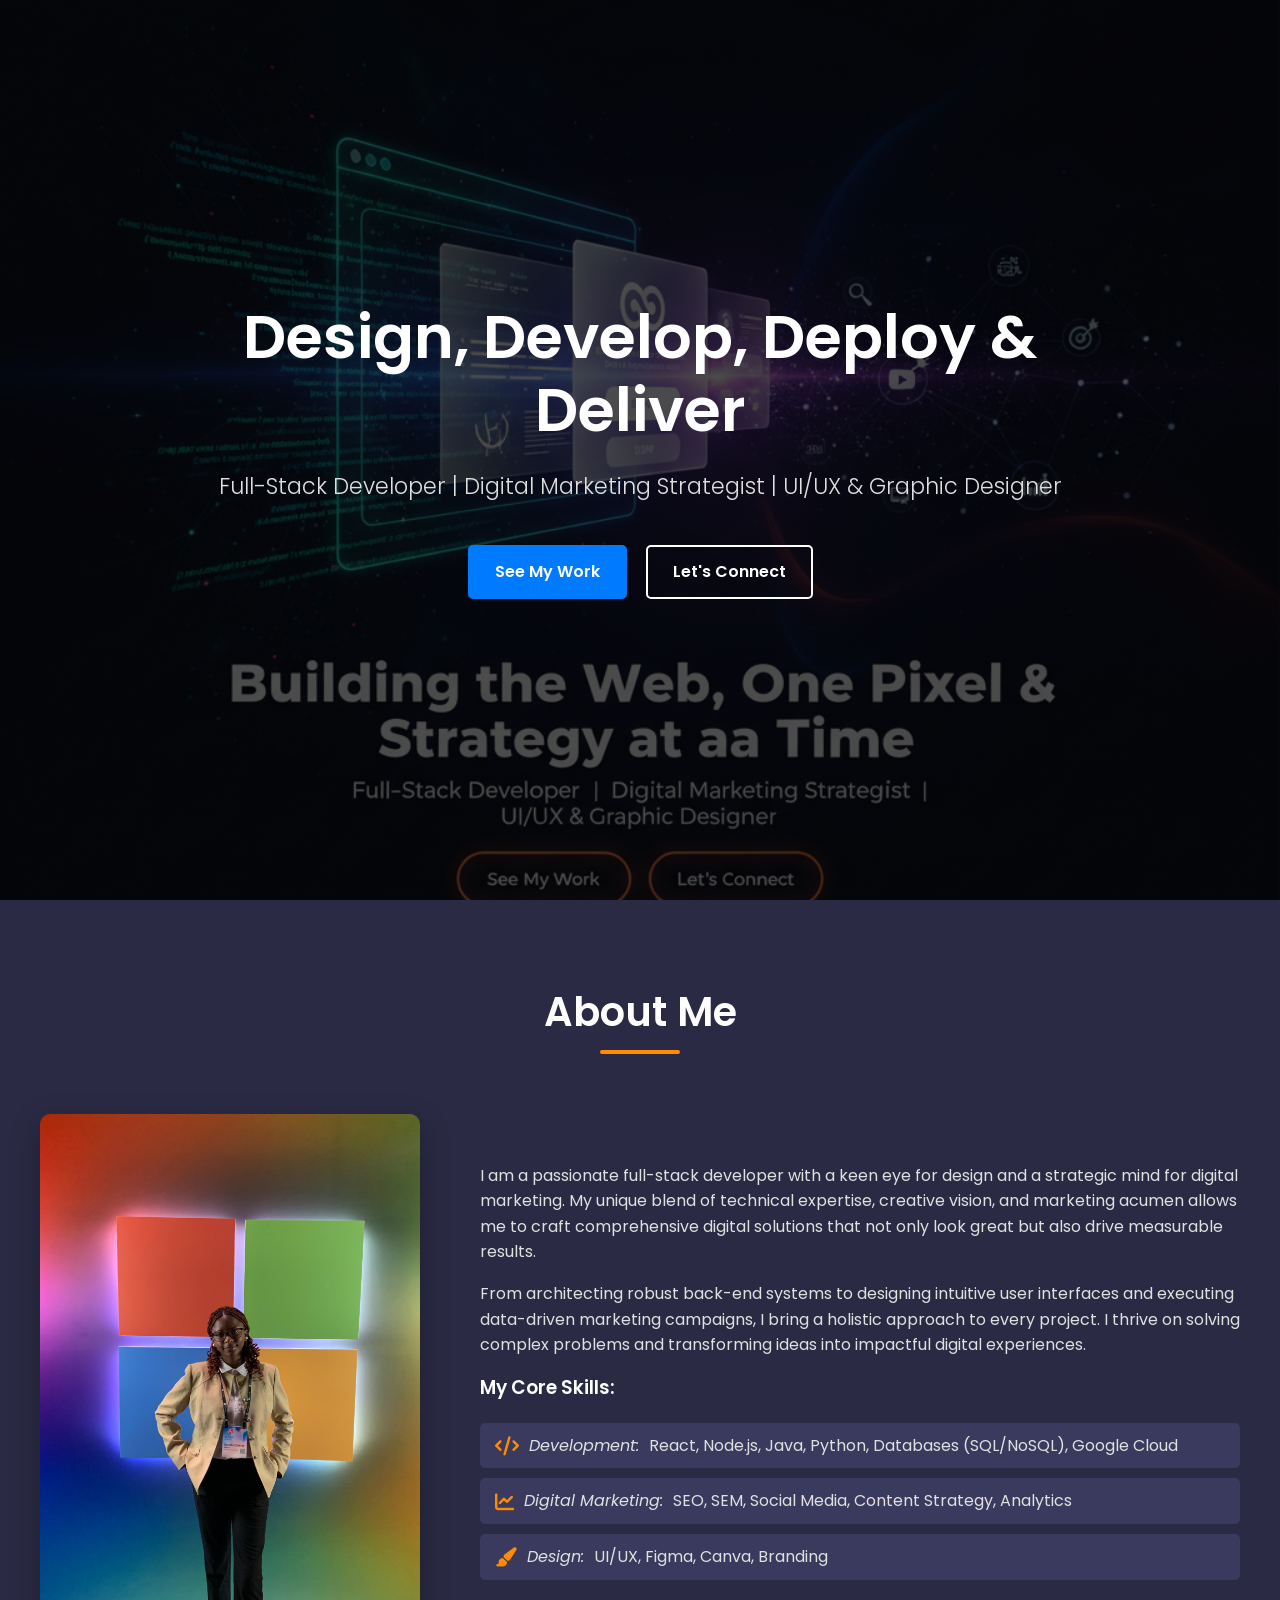
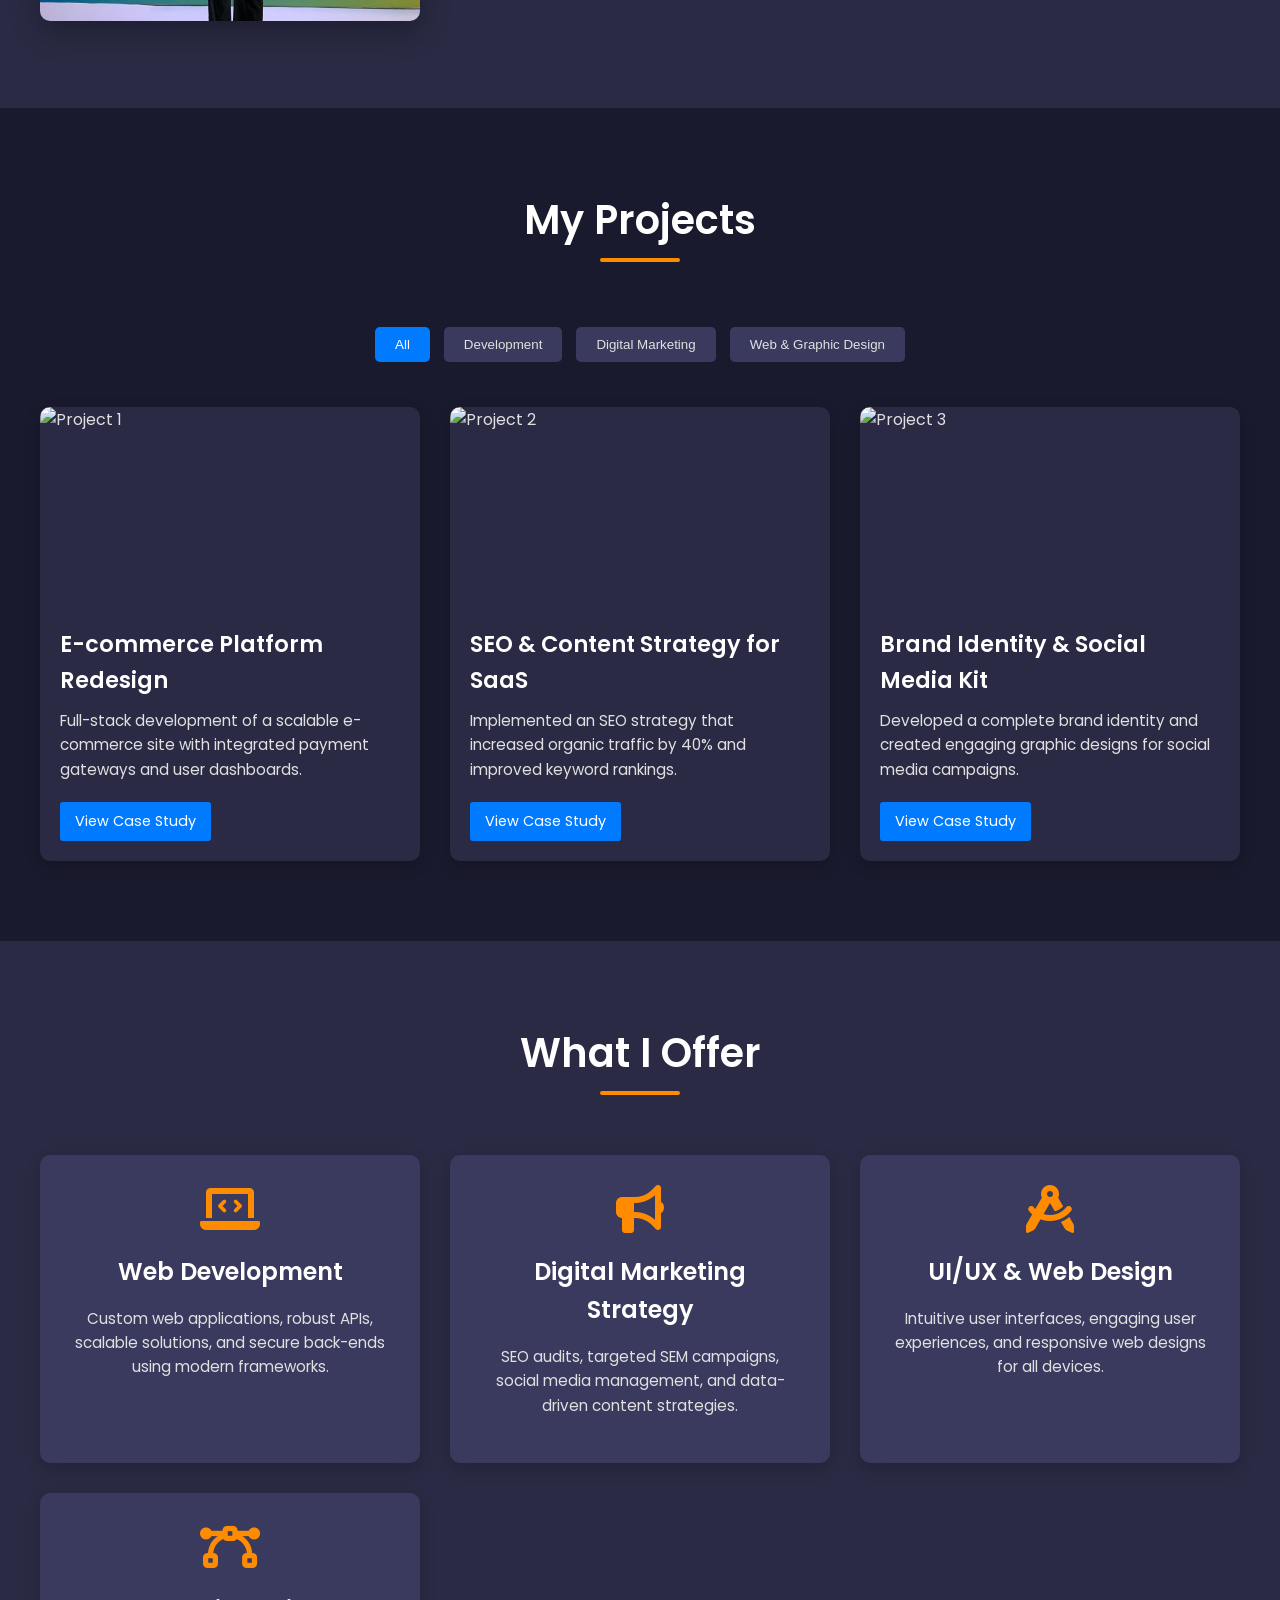
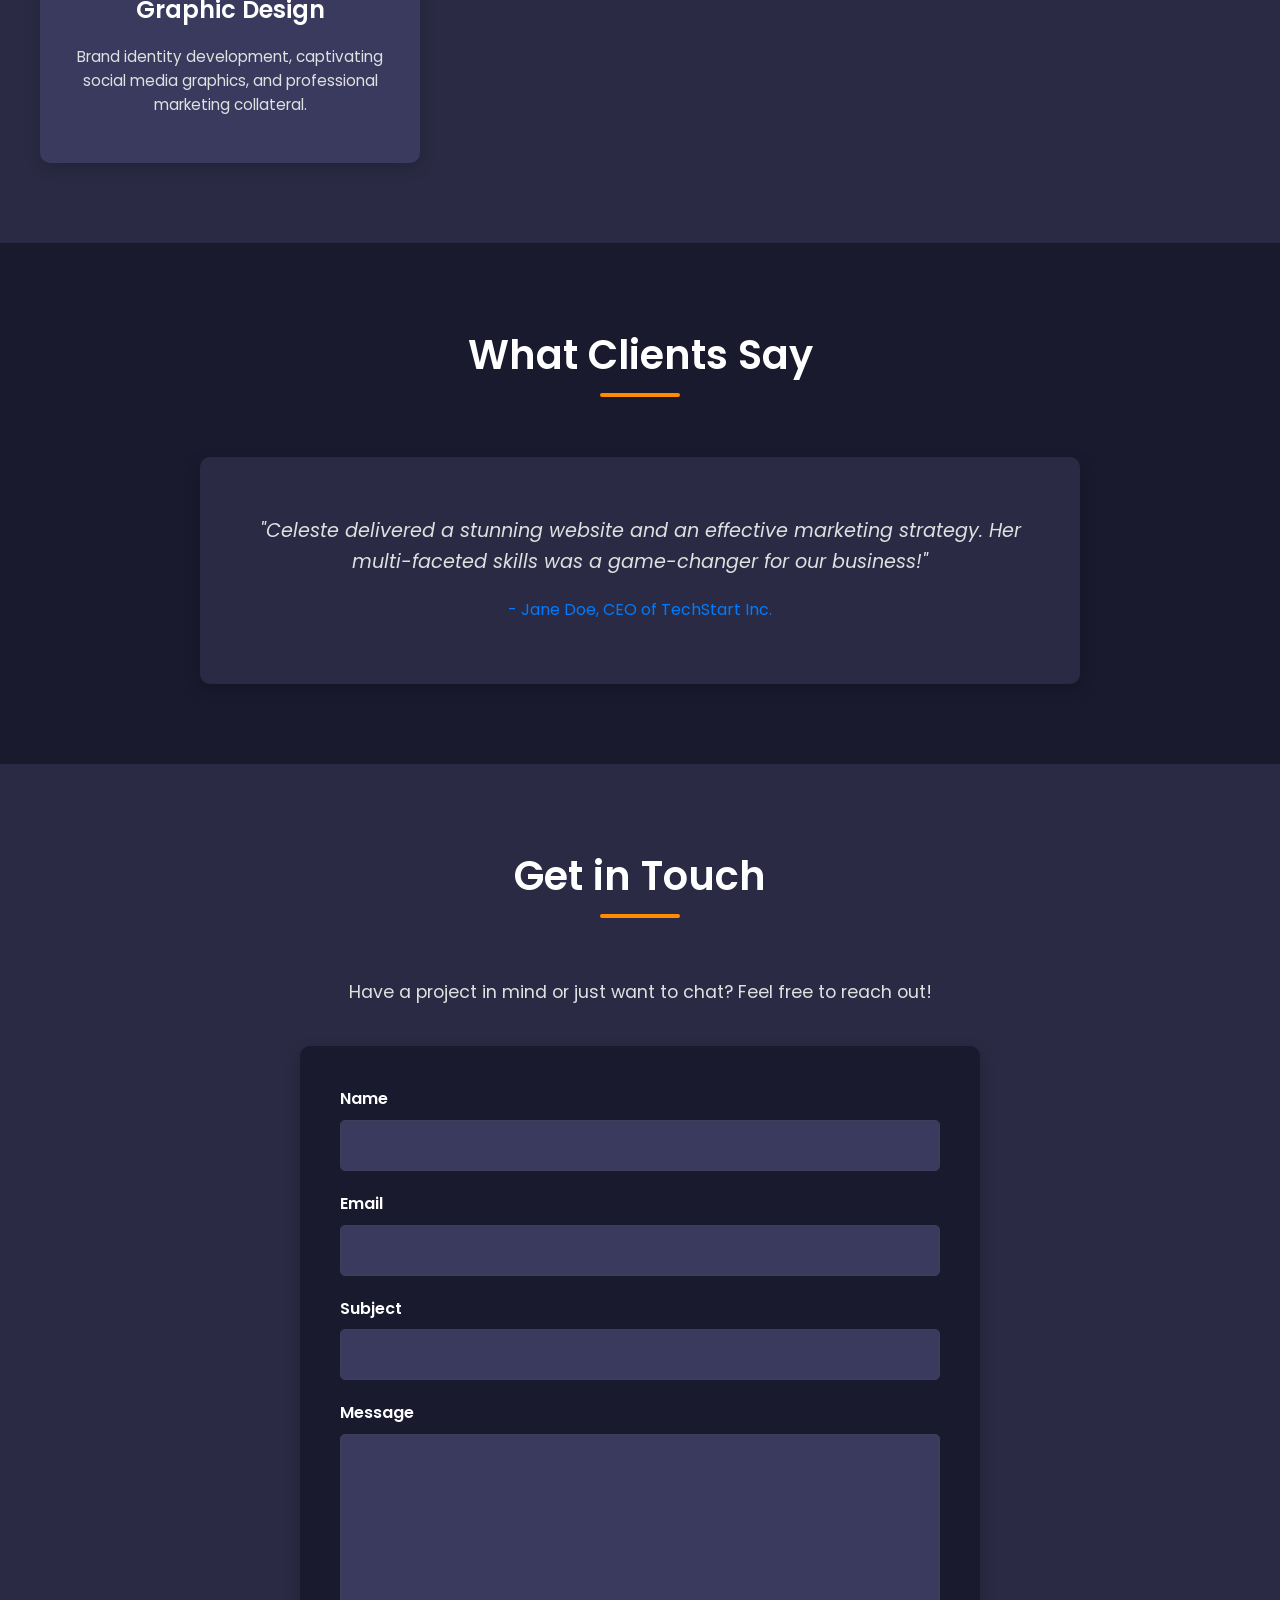
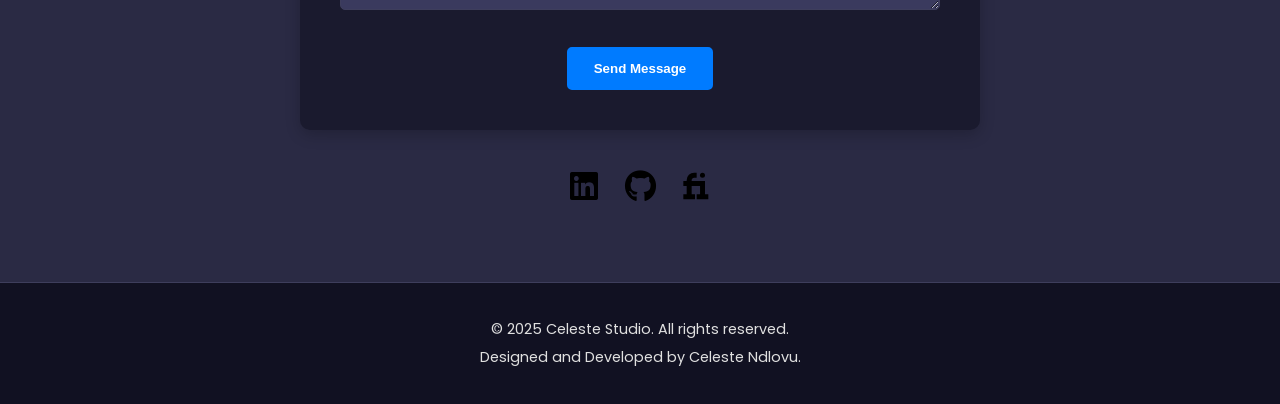
==== index.html @ 16a7f615 "Add files via upload" ====
<!DOCTYPE html>
<html lang="en">
<head>
    <meta charset="UTF-8">
    <meta name="viewport" content="width=device-width, initial-scale=1.0">
    <title>Celeste Studio - Full-Stack Digital Partner</title>
    <link rel="stylesheet" href="style.css">
    <link href="https://fonts.googleapis.com/css2?family=Poppins:wght@300;400;600;700&display=swap" rel="stylesheet">
    <!-- Font Awesome for icons (optional, but good for services/social) -->
    <link rel="stylesheet" href="https://cdnjs.cloudflare.com/ajax/libs/font-awesome/6.0.0-beta3/css/all.min.css">
</head>
<body>

    <!-- Hero Section -->
    <section id="hero" class="hero-section">
        <div class="hero-content">
            <h1>Design, Develop, Deploy & Deliver</h1>
            <p class="subtitle">Full-Stack Developer | Digital Marketing Strategist | UI/UX & Graphic Designer</p>
            <div class="hero-buttons">
                <a href="#projects" class="btn primary-btn">See My Work</a>
                <a href="#contact" class="btn secondary-btn">Let's Connect</a>
            </div>
        </div>
        <!-- The background image will be set via CSS -->
    </section>

    <!-- About Me Section -->
    <section id="about" class="about-section">
        <div class="container">
            <h2 class="section-title">About Me</h2>
            <div class="about-grid">
                <div class="about-image">
                    <!-- Placeholder for your stylized illustration/image -->
                    <img src="imgs/celeste.jpg" alt="Picture of Celeste Ndlovu standing in front of Microsoft Logo">
                </div>
                <div class="about-text">
                    <p>I am a passionate full-stack developer with a keen eye for design and a strategic mind for digital marketing. My unique blend of technical expertise, creative vision, and marketing acumen allows me to craft comprehensive digital solutions that not only look great but also drive measurable results.</p>
                    <p>From architecting robust back-end systems to designing intuitive user interfaces and executing data-driven marketing campaigns, I bring a holistic approach to every project. I thrive on solving complex problems and transforming ideas into impactful digital experiences.</p>
                    <div class="skills-grid">
                        <h3>My Core Skills:</h3>
                        <ul>
                            <li><i class="fas fa-code"></i> <em>Development:</em> React, Node.js, Java, Python, Databases (SQL/NoSQL), Google Cloud</li>
                            <li><i class="fas fa-chart-line"></i> <em>Digital Marketing:</em> SEO, SEM, Social Media, Content Strategy, Analytics</li>
                            <li><i class="fas fa-paint-brush"></i> <em>Design:</em> UI/UX, Figma, Canva, Branding</li>
                        </ul>
                    </div>
                </div>
            </div>
        </div>
    </section>

    <!-- Projects Section -->
    <section id="projects" class="projects-section">
        <div class="container">
            <h2 class="section-title">My Projects</h2>
            <div class="project-filters">
                <button class="filter-btn active" data-filter="all">All</button>
                <button class="filter-btn" data-filter="development">Development</button>
                <button class="filter-btn" data-filter="marketing">Digital Marketing</button>
                <button class="filter-btn" data-filter="design">Web & Graphic Design</button>
            </div>
            <div class="project-grid">
                <!-- Example Project Card -->
                <div class="project-card" data-category="development">
                    <img src="https://via.placeholder.com/300x200?text=Project+1+Image" alt="Project 1">
                    <h3>E-commerce Platform Redesign</h3>
                    <p>Full-stack development of a scalable e-commerce site with integrated payment gateways and user dashboards.</p>
                    <a href="#" class="btn-small">View Case Study</a>
                </div>
                <div class="project-card" data-category="marketing">
                    <img src="https://via.placeholder.com/300x200?text=Project+2+Image" alt="Project 2">
                    <h3>SEO & Content Strategy for SaaS</h3>
                    <p>Implemented an SEO strategy that increased organic traffic by 40% and improved keyword rankings.</p>
                    <a href="#" class="btn-small">View Case Study</a>
                </div>
                <div class="project-card" data-category="design">
                    <img src="https://via.placeholder.com/300x200?text=Project+3+Image" alt="Project 3">
                    <h3>Brand Identity & Social Media Kit</h3>
                    <p>Developed a complete brand identity and created engaging graphic designs for social media campaigns.</p>
                    <a href="#" class="btn-small">View Case Study</a>
                </div>
                <!-- Add more project cards here -->
            </div>
        </div>
    </section>

    <!-- Services Section -->
    <section id="services" class="services-section">
        <div class="container">
            <h2 class="section-title">What I Offer</h2>
            <div class="services-grid">
                <div class="service-item">
                    <i class="fas fa-laptop-code service-icon"></i>
                    <h3>Web Development</h3>
                    <p>Custom web applications, robust APIs, scalable solutions, and secure back-ends using modern frameworks.</p>
                </div>
                <div class="service-item">
                    <i class="fas fa-bullhorn service-icon"></i>
                    <h3>Digital Marketing Strategy</h3>
                    <p>SEO audits, targeted SEM campaigns, social media management, and data-driven content strategies.</p>
                </div>
                <div class="service-item">
                    <i class="fas fa-drafting-compass service-icon"></i>
                    <h3>UI/UX & Web Design</h3>
                    <p>Intuitive user interfaces, engaging user experiences, and responsive web designs for all devices.</p>
                </div>
                <div class="service-item">
                    <i class="fas fa-bezier-curve service-icon"></i>
                    <h3>Graphic Design</h3>
                    <p>Brand identity development, captivating social media graphics, and professional marketing collateral.</p>
                </div>
            </div>
        </div>
    </section>

    <!-- Testimonials Section -->
    <section id="testimonials" class="testimonials-section">
        <div class="container">
            <h2 class="section-title">What Clients Say</h2>
            <div class="testimonial-carousel">
                <!-- Example Testimonial -->
                <div class="testimonial-item">
                    <p>"Celeste delivered a stunning website and an effective marketing strategy. Her multi-faceted skills was a game-changer for our business!"</p>
                    <h4>- Jane Doe, CEO of TechStart Inc.</h4>
                </div>
                <!-- Add more testimonials here -->
            </div>
        </div>
    </section>

    <!-- Contact Section -->
    <section id="contact" class="contact-section">
        <div class="container">
            <h2 class="section-title">Get in Touch</h2>
            <p class="contact-intro">Have a project in mind or just want to chat? Feel free to reach out!</p>
            <form class="contact-form">
                <div class="form-group">
                    <label for="name">Name</label>
                    <input type="text" id="name" name="name" required>
                </div>
                <div class="form-group">
                    <label for="email">Email</label>
                    <input type="email" id="email" name="email" required>
                </div>
                <div class="form-group">
                    <label for="subject">Subject</label>
                    <input type="text" id="subject" name="subject">
                </div>
                <div class="form-group">
                    <label for="message">Message</label>
                    <textarea id="message" name="message" rows="6" required></textarea>
                </div>
                <button type="submit" class="btn primary-btn">Send Message</button>
            </form>
			<p id="status-message" style="display:none; margin-top:10px;"></p>
            <div class="social-links">
			  <a href="https://linkedin.com/in/celeste-ndlovu" target="_blank" aria-label="LinkedIn">
				<i class="fab fa-linkedin fa-2x"></i>
			  </a>
			  <a href="https://github.com/bandileceleste" target="_blank" aria-label="GitHub">
				<i class="fab fa-github fa-2x"></i>
			  </a>
			  <a href="https://www.fiverr.com/s/38gdE2Y" target="_blank" aria-label="Fiverr">
				<img src="imgs/fiverr.svg" alt="Fiverr" class="fiverr-icon">
			  </a>
			</div>

        </div>
    </section>

    <!-- Footer -->
    <footer class="footer">
        <div class="container">
            <p>&copy; 2025 Celeste Studio. All rights reserved.</p>
            <p>Designed and Developed by Celeste Ndlovu.</p>
        </div>
    </footer>

	<script src="https://cdn.emailjs.com/dist/email.min.js"></script>
    <script src="script.js"></script>
</body>
</html>
---- style.css ----
/* General Styling */
:root {
    --primary-color: #007bff; /* Example: A vibrant blue */
    --secondary-color: #6c757d; /* Example: A muted gray */
    --accent-color: #ff8c00; /* Example: A bright orange for highlights */
    --dark-bg: #1a1a2e; /* Deep dark background */
    --mid-dark-bg: #2a2a44;
    --light-text: #e0e0e0;
    --heading-color: #ffffff;
    --border-color: #3e3e5c;
    --hover-bg: #3a3a5e;
}

body {
    font-family: 'Poppins', sans-serif;
    margin: 0;
    padding: 0;
    box-sizing: border-box;
    background-color: var(--dark-bg);
    color: var(--light-text);
    line-height: 1.6;
    overflow-x: hidden; /* Prevent horizontal scroll */
}

h1, h2, h3, h4, h5, h6 {
    color: var(--heading-color);
    margin-top: 0;
    font-weight: 600;
}

a {
    color: var(--primary-color);
    text-decoration: none;
    transition: color 0.3s ease;
}

a:hover {
    color: var(--accent-color);
}

.container {
    max-width: 1200px;
    margin: 0 auto;
    padding: 0 20px;
}

.section-title {
    font-size: 2.5em;
    text-align: center;
    margin-bottom: 60px;
    position: relative;
    padding-bottom: 10px;
    color: var(--heading-color);
}

.section-title::after {
    content: '';
    position: absolute;
    left: 50%;
    bottom: 0;
    transform: translateX(-50%);
    width: 80px;
    height: 4px;
    background-color: var(--accent-color);
    border-radius: 2px;
}

/* Buttons */
.btn {
    display: inline-block;
    padding: 12px 25px;
    border-radius: 5px;
    font-weight: 600;
    transition: background-color 0.3s ease, color 0.3s ease, border-color 0.3s ease;
    text-align: center;
}

.primary-btn {
    background-color: var(--primary-color);
    color: var(--heading-color);
    border: 2px solid var(--primary-color);
}

.primary-btn:hover {
    background-color: var(--accent-color);
    border-color: var(--accent-color);
}

.secondary-btn {
    background-color: transparent;
    color: var(--heading-color);
    border: 2px solid var(--heading-color);
    margin-left: 15px;
}

.secondary-btn:hover {
    background-color: var(--heading-color);
    color: var(--dark-bg);
}

.btn-small {
    padding: 8px 15px;
    font-size: 0.9em;
    background-color: var(--primary-color);
    color: white;
    border-radius: 3px;
}

.btn-small:hover {
    background-color: var(--accent-color);
}

/* Hero Section */
.hero-section {
    background: linear-gradient(rgba(0,0,0,0.7), rgba(0,0,0,0.7)), url('imgs/herobg.png') no-repeat center center/cover; /* Replace with your actual dynamic background image */
    /* The generated image above can be replaced here. */
    height: 100vh;
    display: flex;
    justify-content: center;
    align-items: center;
    text-align: center;
    position: relative;
    z-index: 1; /* For potential future animations */
}

.hero-content {
    max-width: 900px;
    padding: 20px;
}

.hero-content h1 {
    font-size: 3.8em;
    margin-bottom: 20px;
    line-height: 1.2;
}

.hero-content .subtitle {
    font-size: 1.4em;
    color: var(--light-text);
    margin-bottom: 40px;
    font-weight: 300;
}

.hero-buttons {
    margin-top: 30px;
}

/* About Section */
.about-section {
    padding: 80px 0;
    background-color: var(--mid-dark-bg);
}

.about-grid {
    display: grid;
    grid-template-columns: 1fr 2fr;
    gap: 60px;
    align-items: center;
}

.about-image img {
    max-width: 100%;
    border-radius: 10px;
    box-shadow: 0 10px 30px rgba(0, 0, 0, 0.3);
}

.about-text p {
    margin-bottom: 15px;
}

.skills-grid ul {
    list-style: none;
    padding: 0;
    display: grid;
    grid-template-columns: 1fr; /* Adjust for more columns on larger screens */
    gap: 10px;
    margin-top: 20px;
}

.skills-grid ul li {
    background-color: var(--hover-bg);
    padding: 10px 15px;
    border-radius: 5px;
    display: flex;
    align-items: center;
    gap: 10px;
}

.skills-grid ul li i {
    color: var(--accent-color);
    font-size: 1.2em;
}

/* Projects Section */
.projects-section {
    padding: 80px 0;
    background-color: var(--dark-bg);
}

.project-filters {
    text-align: center;
    margin-bottom: 40px;
}

.filter-btn {
    background-color: var(--hover-bg);
    color: var(--light-text);
    border: none;
    padding: 10px 20px;
    margin: 5px;
    border-radius: 5px;
    cursor: pointer;
    transition: background-color 0.3s ease, color 0.3s ease;
    font-weight: 500;
}

.filter-btn:hover,
.filter-btn.active {
    background-color: var(--primary-color);
    color: var(--heading-color);
}

.project-grid {
    display: grid;
    grid-template-columns: repeat(auto-fit, minmax(300px, 1fr));
    gap: 30px;
}

.project-card {
    background-color: var(--mid-dark-bg);
    border-radius: 10px;
    overflow: hidden;
    box-shadow: 0 5px 15px rgba(0, 0, 0, 0.2);
    transition: transform 0.3s ease, box-shadow 0.3s ease;
}

.project-card:hover {
    transform: translateY(-10px);
    box-shadow: 0 15px 30px rgba(0, 0, 0, 0.4);
}

.project-card img {
    width: 100%;
    height: 200px;
    object-fit: cover;
    display: block;
}

.project-card h3 {
    margin: 20px 20px 10px;
    font-size: 1.4em;
}

.project-card p {
    margin: 0 20px 20px;
    color: var(--light-text);
    font-size: 0.95em;
}

.project-card .btn-small {
    display: inline-block;
    margin: 0 20px 20px;
}

/* Services Section */
.services-section {
    padding: 80px 0;
    background-color: var(--mid-dark-bg);
}

.services-grid {
    display: grid;
    grid-template-columns: repeat(auto-fit, minmax(280px, 1fr));
    gap: 30px;
}

.service-item {
    background-color: var(--hover-bg);
    padding: 30px;
    border-radius: 10px;
    text-align: center;
    box-shadow: 0 5px 15px rgba(0, 0, 0, 0.2);
    transition: transform 0.3s ease, background-color 0.3s ease;
}

.service-item:hover {
    transform: translateY(-5px);
    background-color: var(--primary-color);
}

.service-item:hover h3,
.service-item:hover p,
.service-item:hover .service-icon {
    color: var(--heading-color);
}

.service-icon {
    font-size: 3em;
    color: var(--accent-color);
    margin-bottom: 20px;
    transition: color 0.3s ease;
}

.service-item h3 {
    font-size: 1.5em;
    margin-bottom: 15px;
    transition: color 0.3s ease;
}

.service-item p {
    font-size: 0.95em;
    transition: color 0.3s ease;
}

/* Testimonials Section */
.testimonials-section {
    padding: 80px 0;
    background-color: var(--dark-bg);
    text-align: center;
}

.testimonial-carousel {
    /* For a real carousel, you'd need JS, but this styles a single item */
    max-width: 800px;
    margin: 0 auto;
    background-color: var(--mid-dark-bg);
    padding: 40px;
    border-radius: 10px;
    box-shadow: 0 5px 15px rgba(0, 0, 0, 0.2);
}

.testimonial-item p {
    font-style: italic;
    font-size: 1.2em;
    margin-bottom: 20px;
}

.testimonial-item h4 {
    color: var(--primary-color);
    font-weight: 400;
}

/* Contact Section */
.contact-section {
    padding: 80px 0;
    background-color: var(--mid-dark-bg);
    text-align: center;
}

.contact-intro {
    font-size: 1.1em;
    margin-bottom: 40px;
}

.contact-form {
    max-width: 600px;
    margin: 0 auto 40px;
    text-align: left;
    background-color: var(--dark-bg);
    padding: 40px;
    border-radius: 10px;
    box-shadow: 0 5px 15px rgba(0, 0, 0, 0.2);
}

.form-group {
    margin-bottom: 20px;
}

.form-group label {
    display: block;
    margin-bottom: 8px;
    font-weight: 600;
    color: var(--heading-color);
}

.form-group input[type="text"],
.form-group input[type="email"],
.form-group textarea {
    width: 100%;
    padding: 12px;
    border: 1px solid var(--border-color);
    border-radius: 5px;
    background-color: var(--hover-bg);
    color: var(--light-text);
    font-family: 'Poppins', sans-serif;
    font-size: 1em;
    box-sizing: border-box; /* Include padding in element's total width and height */
}

.form-group input[type="text"]:focus,
.form-group input[type="email"]:focus,
.form-group textarea:focus {
    outline: none;
    border-color: var(--primary-color);
    box-shadow: 0 0 0 3px rgba(0, 123, 255, 0.25);
}

.contact-form .btn {
    width: auto;
    display: block;
    margin: 30px auto 0;
}

.social-links a {
  color: #000; /* same as your icons' default */
  margin: 0 10px;
  text-decoration: none;
}

.social-links a i,
.social-links a img.fiverr-icon {
  width: 32px;
  height: 32px;
  vertical-align: middle;
  transition: transform 0.3s ease, filter 0.3s ease;
  filter: brightness(0) invert(0); /* make Fiverr SVG match icon color */
}

/* hover effect same for all */
.social-links a:hover i,
.social-links a:hover img.fiverr-icon {
  transform: scale(1.1);
  filter: brightness(0) invert(1); /* flips to white (like Font Awesome hover) */
}


/* Footer */
.footer {
    background-color: #111122;
    color: var(--light-text);
    text-align: center;
    padding: 30px 0;
    font-size: 0.9em;
    border-top: 1px solid var(--border-color);
}

.footer p {
    margin: 5px 0;
}

/* Responsive Design */
@media (max-width: 992px) {
    .hero-content h1 {
        font-size: 3em;
    }
    .hero-content .subtitle {
        font-size: 1.2em;
    }
    .about-grid {
        grid-template-columns: 1fr;
        gap: 30px;
        text-align: center;
    }
    .about-image {
        order: -1; /* Image appears above text on smaller screens */
    }
    .about-image img {
        max-width: 300px;
        margin: 0 auto;
    }
    .skills-grid ul {
        grid-template-columns: repeat(auto-fit, minmax(250px, 1fr));
    }
}

@media (max-width: 768px) {
    .hero-content h1 {
        font-size: 2.5em;
    }
    .hero-content .subtitle {
        font-size: 1em;
    }
    .hero-buttons .btn {
        margin: 0 5px;
        padding: 10px 20px;
    }
    .hero-buttons .secondary-btn {
        margin-left: 5px;
    }

    .section-title {
        font-size: 2em;
    }
    .project-grid, .services-grid {
        grid-template-columns: repeat(auto-fit, minmax(250px, 1fr));
    }
    .contact-form {
        padding: 30px;
    }
    .social-links a {
        font-size: 1.5em;
        margin: 0 10px;
    }
}

@media (max-width: 480px) {
    .hero-content h1 {
        font-size: 2em;
    }
    .hero-content .subtitle {
        font-size: 0.9em;
    }
    .hero-buttons {
        display: flex;
        flex-direction: column;
        gap: 15px;
    }
    .hero-buttons .btn {
        margin: 0;
        width: 100%;
    }
    .hero-buttons .secondary-btn {
        margin-left: 0;
    }
    .project-grid, .services-grid {
        grid-template-columns: 1fr;
    }
}
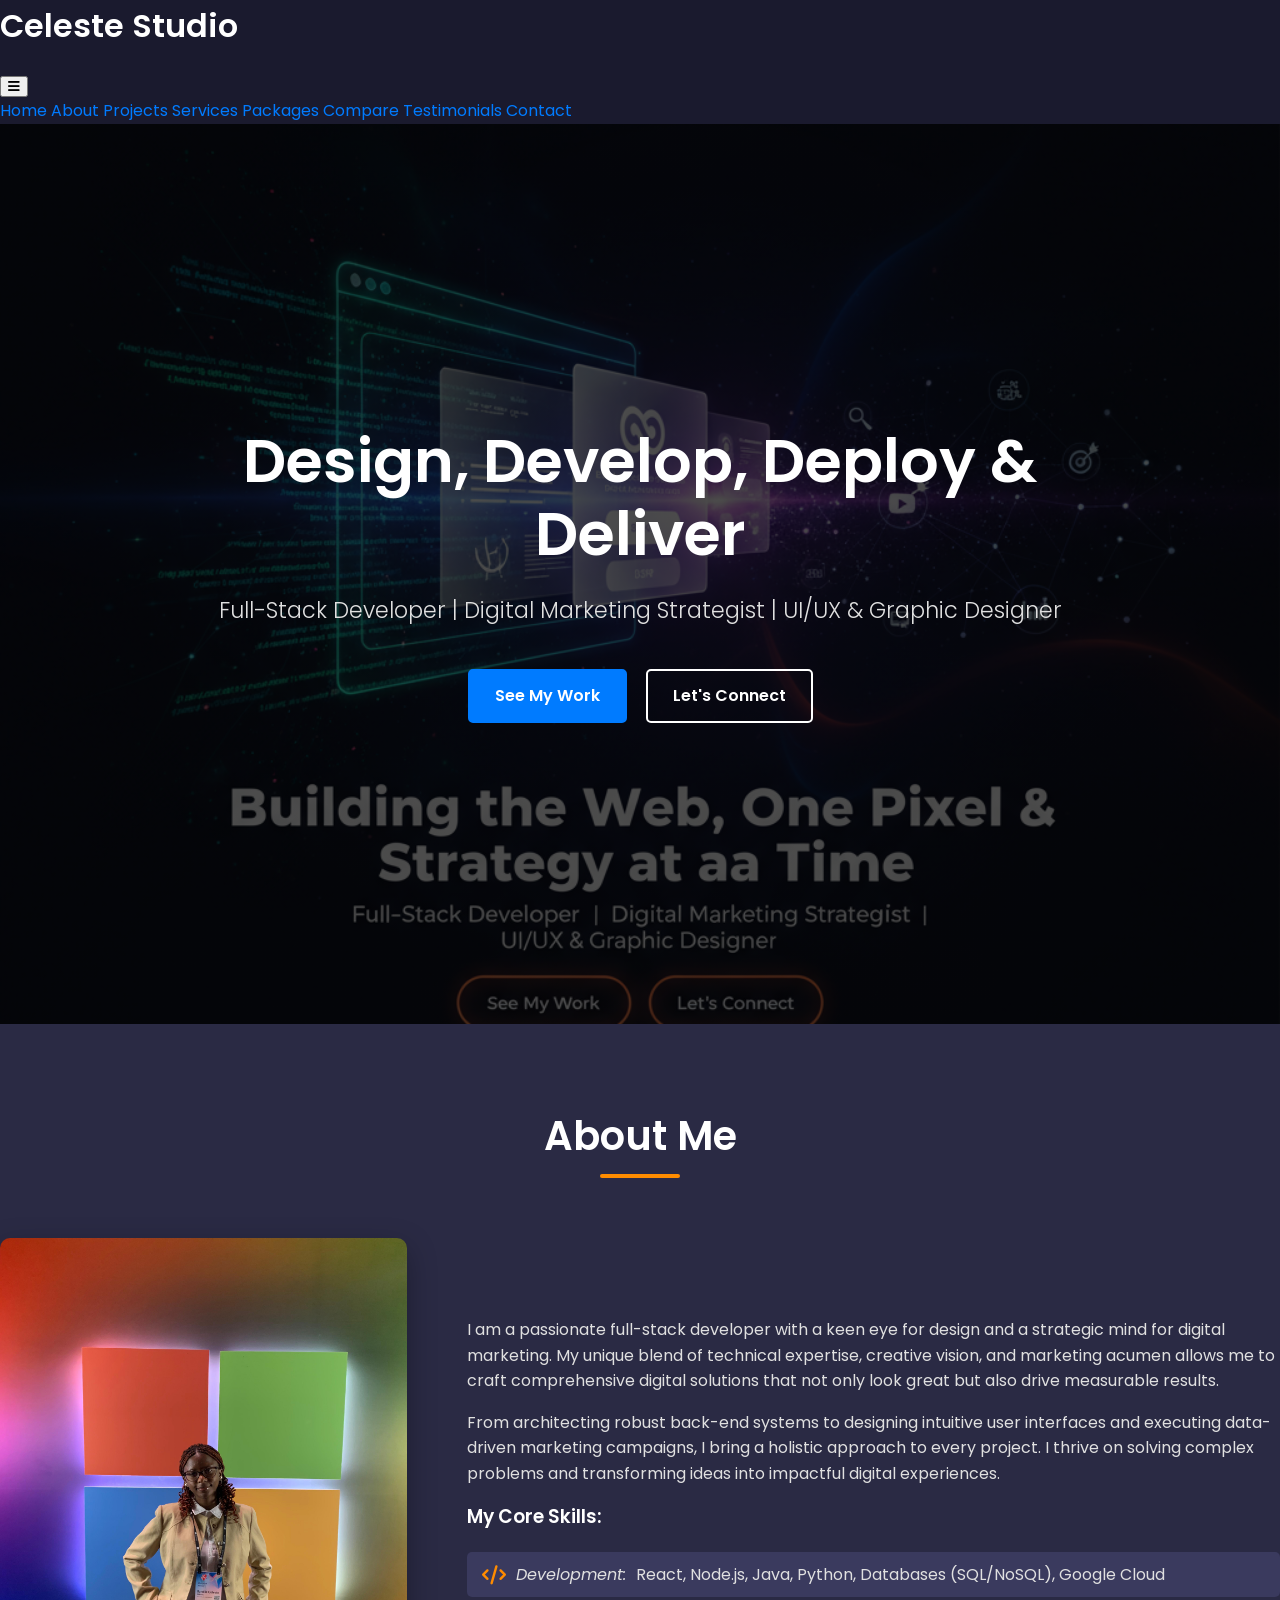
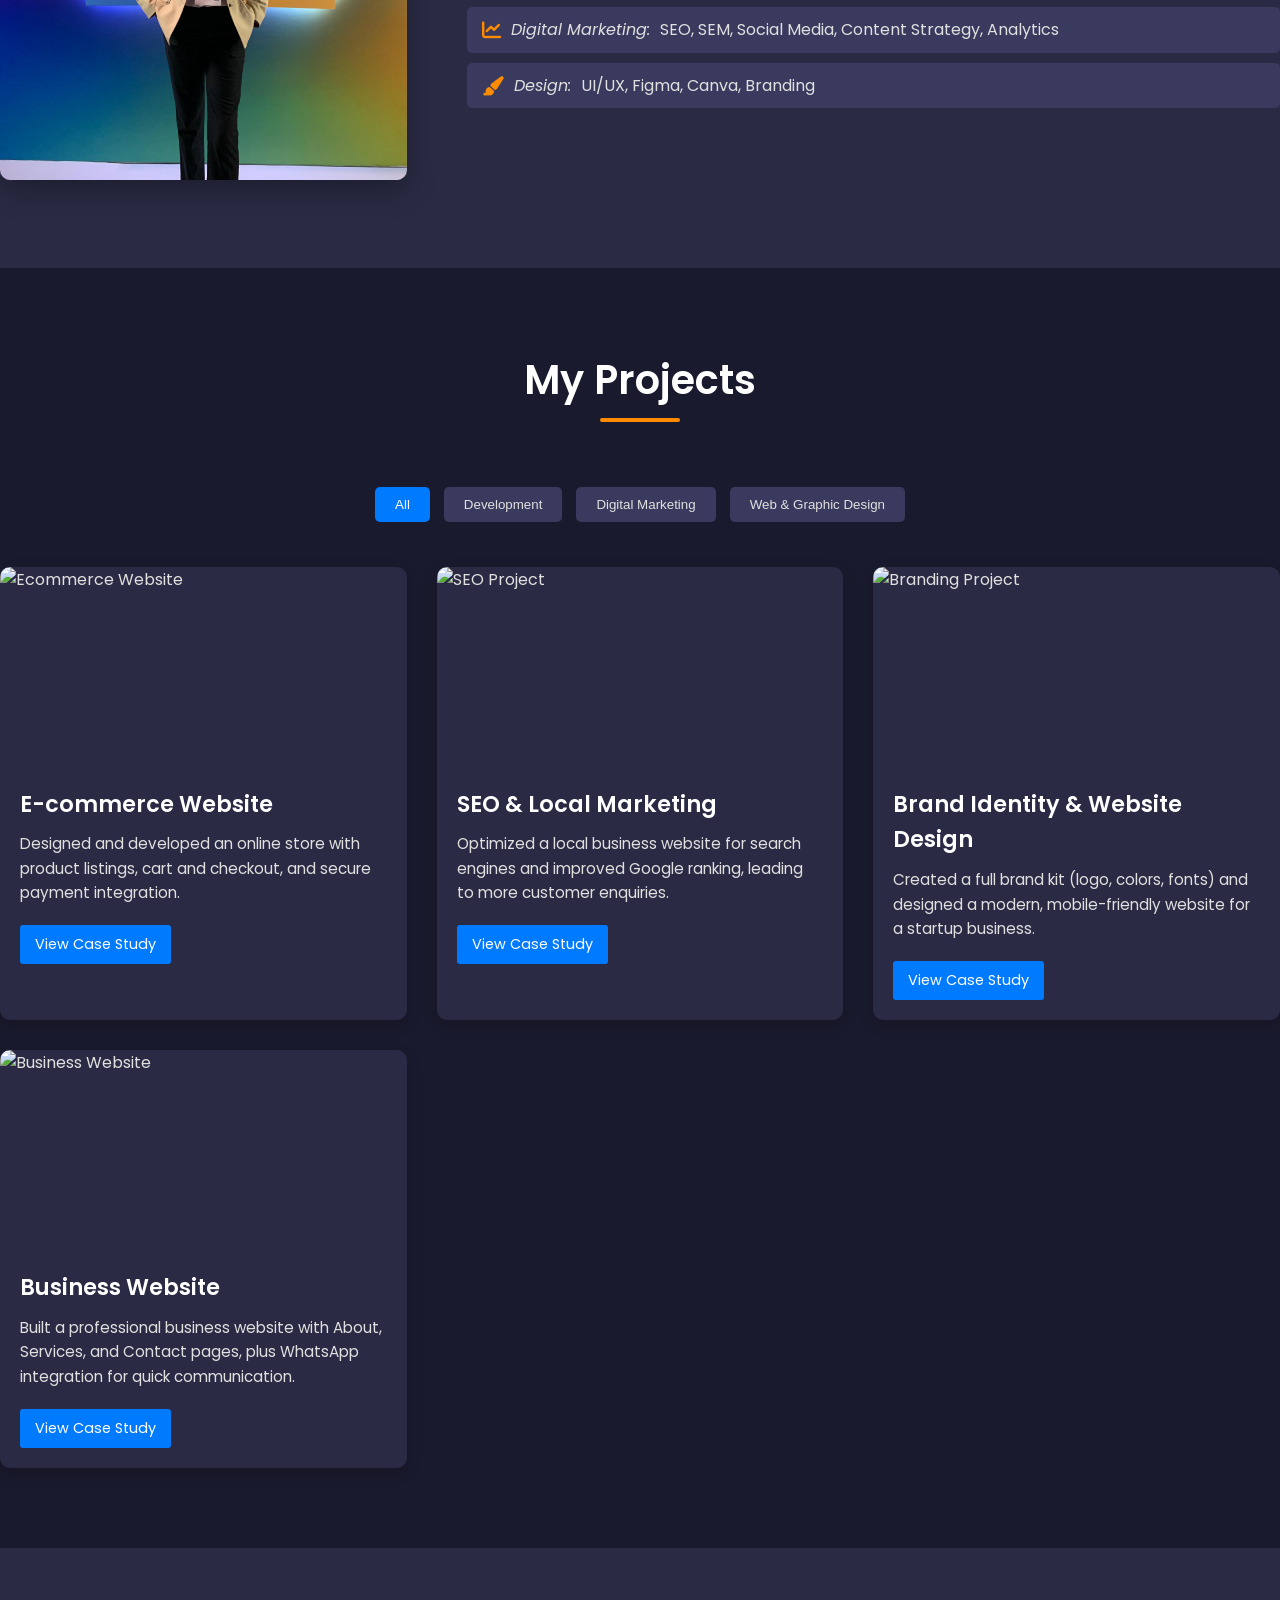
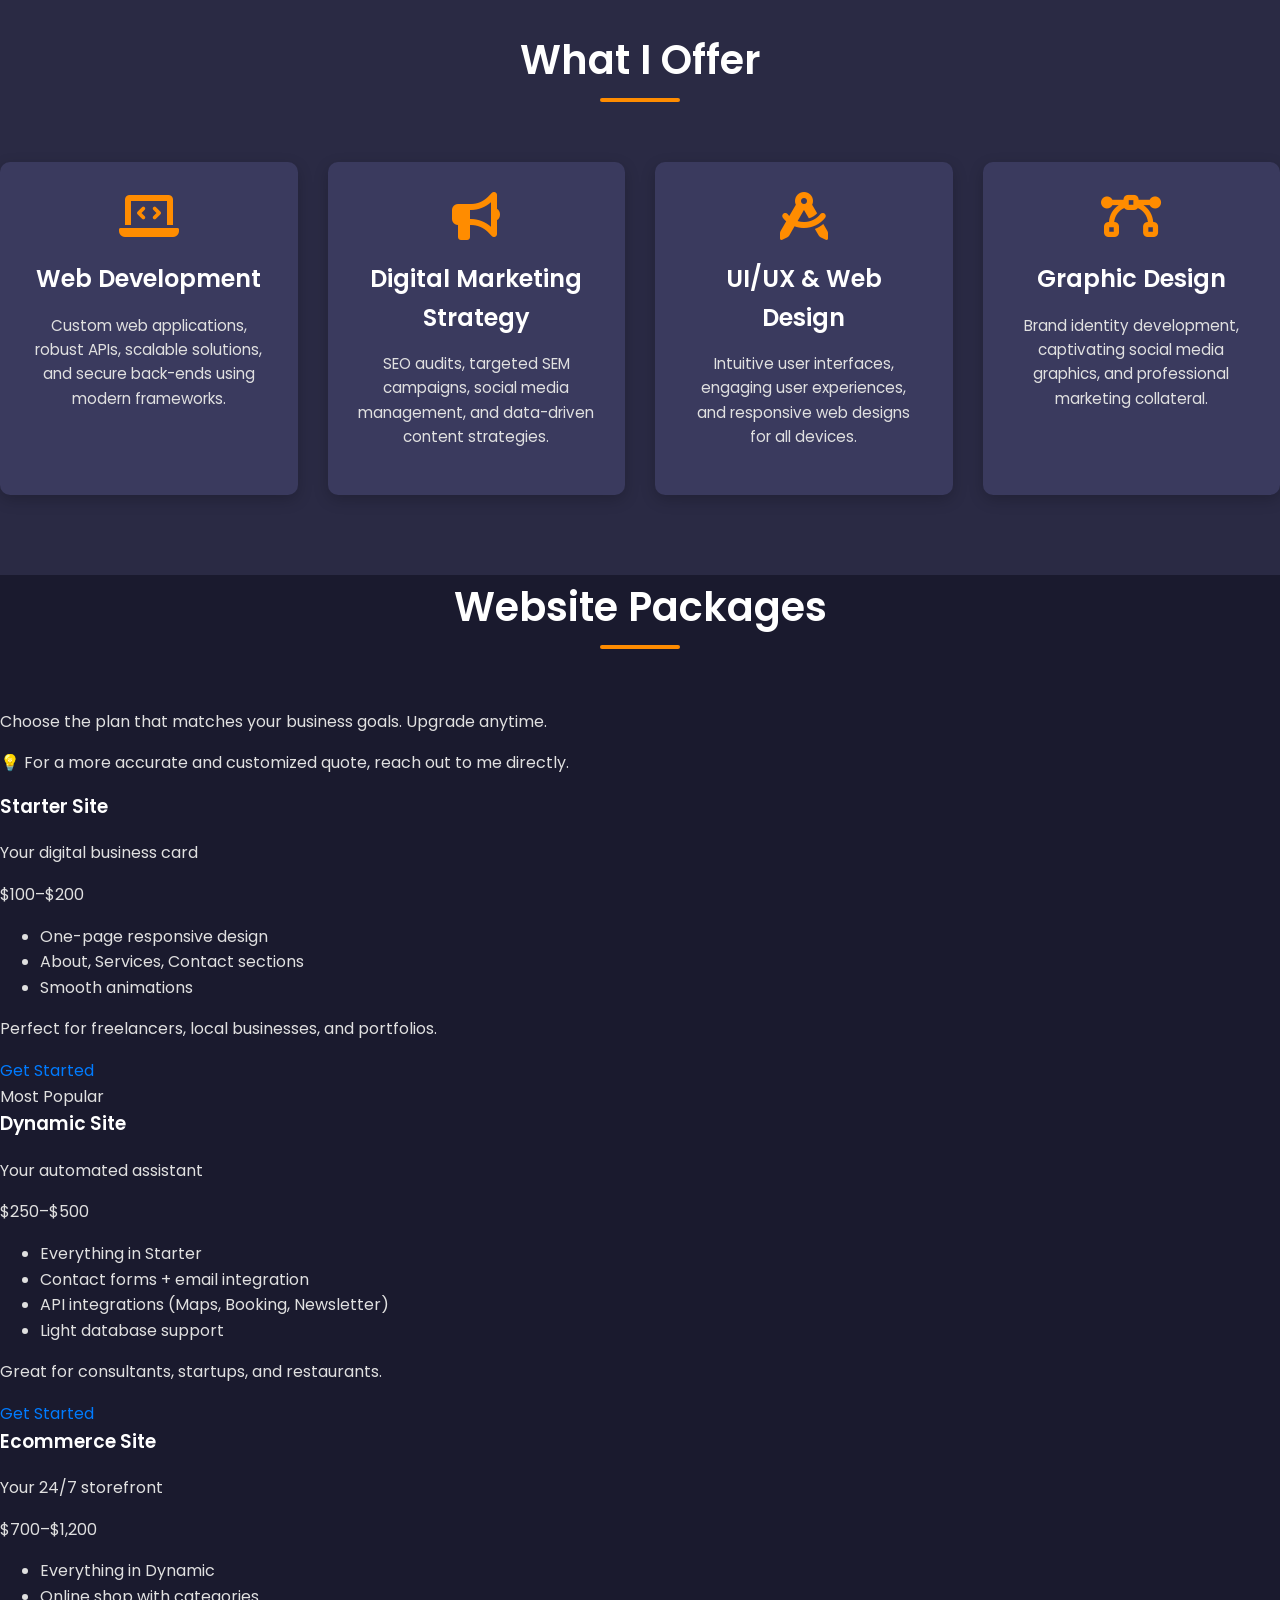
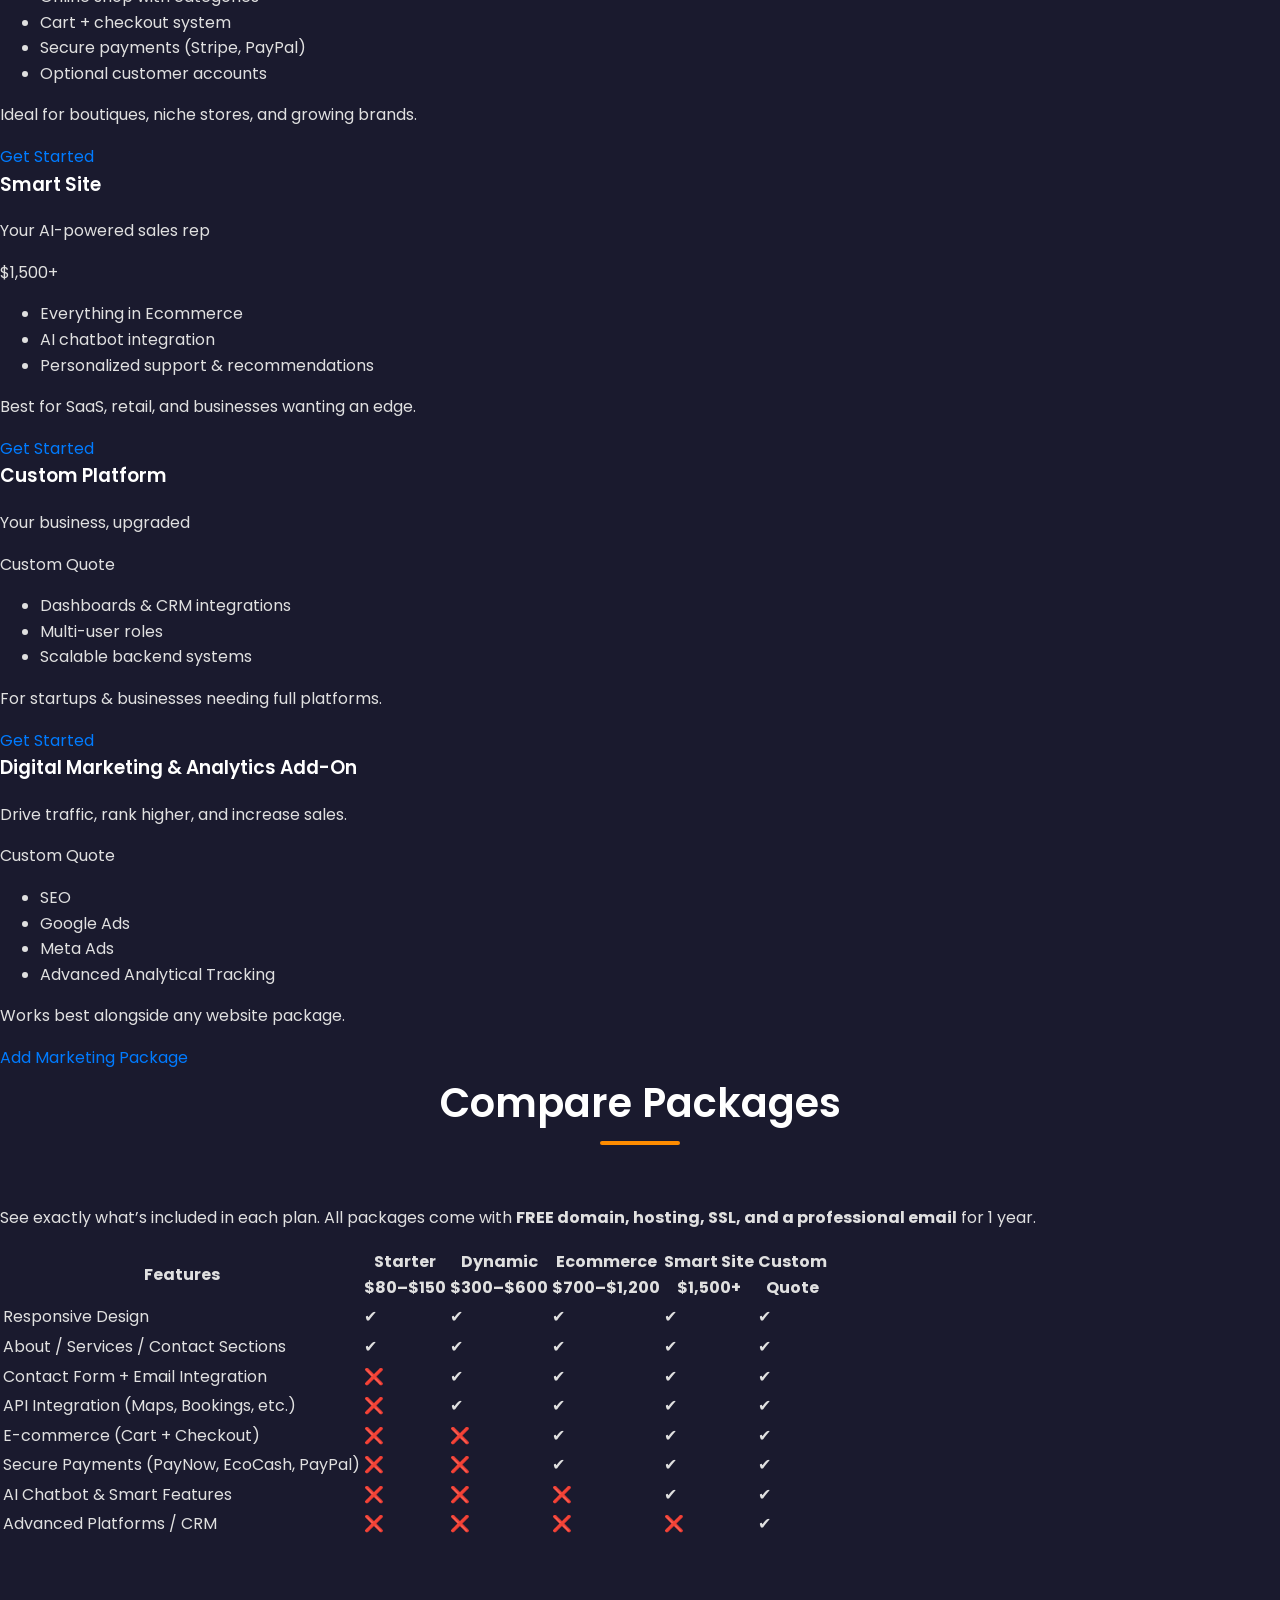
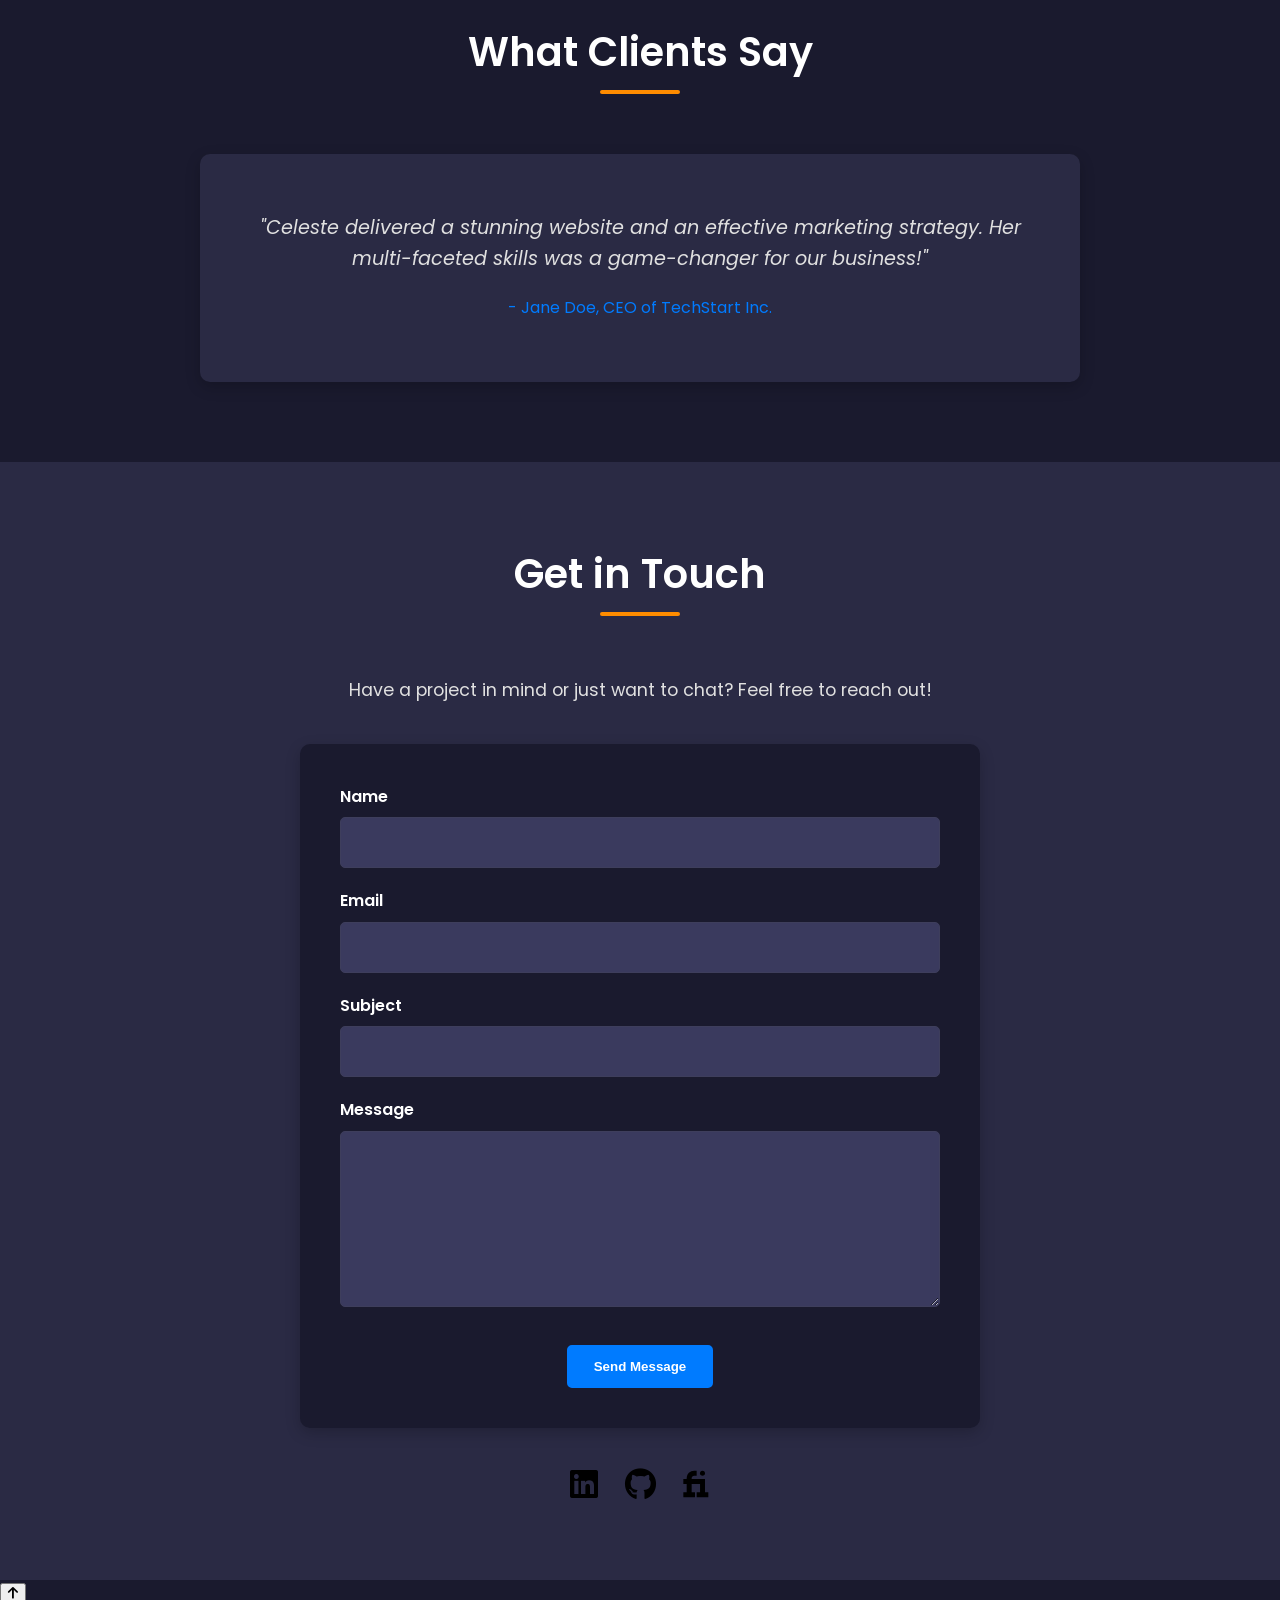
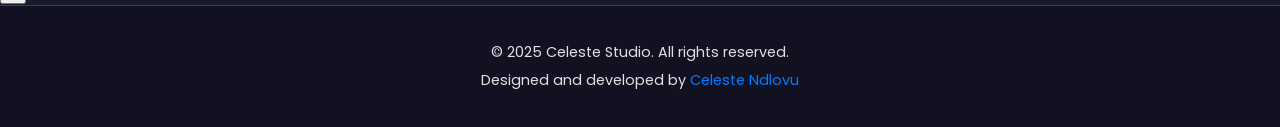
==== commit 6810f6a4: "Update index.html" ====
--- a/index.html
+++ b/index.html
@@ -1,182 +1,464 @@
 <!DOCTYPE html>
 <html lang="en">
-<head>
-    <meta charset="UTF-8">
-    <meta name="viewport" content="width=device-width, initial-scale=1.0">
-    <title>Celeste Studio - Full-Stack Digital Partner</title>
-    <link rel="stylesheet" href="style.css">
-    <link href="https://fonts.googleapis.com/css2?family=Poppins:wght@300;400;600;700&display=swap" rel="stylesheet">
-    <!-- Font Awesome for icons (optional, but good for services/social) -->
-    <link rel="stylesheet" href="https://cdnjs.cloudflare.com/ajax/libs/font-awesome/6.0.0-beta3/css/all.min.css">
-</head>
-<body>
-
-    <!-- Hero Section -->
-    <section id="hero" class="hero-section">
-        <div class="hero-content">
-            <h1>Design, Develop, Deploy & Deliver</h1>
-            <p class="subtitle">Full-Stack Developer | Digital Marketing Strategist | UI/UX & Graphic Designer</p>
-            <div class="hero-buttons">
-                <a href="#projects" class="btn primary-btn">See My Work</a>
-                <a href="#contact" class="btn secondary-btn">Let's Connect</a>
-            </div>
-        </div>
-        <!-- The background image will be set via CSS -->
-    </section>
-
-    <!-- About Me Section -->
-    <section id="about" class="about-section">
-        <div class="container">
-            <h2 class="section-title">About Me</h2>
-            <div class="about-grid">
-                <div class="about-image">
-                    <!-- Placeholder for your stylized illustration/image -->
-                    <img src="imgs/celeste.jpg" alt="Picture of Celeste Ndlovu standing in front of Microsoft Logo">
-                </div>
-                <div class="about-text">
-                    <p>I am a passionate full-stack developer with a keen eye for design and a strategic mind for digital marketing. My unique blend of technical expertise, creative vision, and marketing acumen allows me to craft comprehensive digital solutions that not only look great but also drive measurable results.</p>
-                    <p>From architecting robust back-end systems to designing intuitive user interfaces and executing data-driven marketing campaigns, I bring a holistic approach to every project. I thrive on solving complex problems and transforming ideas into impactful digital experiences.</p>
-                    <div class="skills-grid">
-                        <h3>My Core Skills:</h3>
-                        <ul>
-                            <li><i class="fas fa-code"></i> <em>Development:</em> React, Node.js, Java, Python, Databases (SQL/NoSQL), Google Cloud</li>
-                            <li><i class="fas fa-chart-line"></i> <em>Digital Marketing:</em> SEO, SEM, Social Media, Content Strategy, Analytics</li>
-                            <li><i class="fas fa-paint-brush"></i> <em>Design:</em> UI/UX, Figma, Canva, Branding</li>
-                        </ul>
-                    </div>
-                </div>
-            </div>
-        </div>
-    </section>
-
-    <!-- Projects Section -->
-    <section id="projects" class="projects-section">
-        <div class="container">
-            <h2 class="section-title">My Projects</h2>
-            <div class="project-filters">
-                <button class="filter-btn active" data-filter="all">All</button>
-                <button class="filter-btn" data-filter="development">Development</button>
-                <button class="filter-btn" data-filter="marketing">Digital Marketing</button>
-                <button class="filter-btn" data-filter="design">Web & Graphic Design</button>
-            </div>
-            <div class="project-grid">
-                <!-- Example Project Card -->
-                <div class="project-card" data-category="development">
-                    <img src="https://via.placeholder.com/300x200?text=Project+1+Image" alt="Project 1">
-                    <h3>E-commerce Platform Redesign</h3>
-                    <p>Full-stack development of a scalable e-commerce site with integrated payment gateways and user dashboards.</p>
-                    <a href="#" class="btn-small">View Case Study</a>
-                </div>
-                <div class="project-card" data-category="marketing">
-                    <img src="https://via.placeholder.com/300x200?text=Project+2+Image" alt="Project 2">
-                    <h3>SEO & Content Strategy for SaaS</h3>
-                    <p>Implemented an SEO strategy that increased organic traffic by 40% and improved keyword rankings.</p>
-                    <a href="#" class="btn-small">View Case Study</a>
-                </div>
-                <div class="project-card" data-category="design">
-                    <img src="https://via.placeholder.com/300x200?text=Project+3+Image" alt="Project 3">
-                    <h3>Brand Identity & Social Media Kit</h3>
-                    <p>Developed a complete brand identity and created engaging graphic designs for social media campaigns.</p>
-                    <a href="#" class="btn-small">View Case Study</a>
-                </div>
-                <!-- Add more project cards here -->
-            </div>
-        </div>
-    </section>
-
-    <!-- Services Section -->
-    <section id="services" class="services-section">
-        <div class="container">
-            <h2 class="section-title">What I Offer</h2>
-            <div class="services-grid">
-                <div class="service-item">
-                    <i class="fas fa-laptop-code service-icon"></i>
-                    <h3>Web Development</h3>
-                    <p>Custom web applications, robust APIs, scalable solutions, and secure back-ends using modern frameworks.</p>
-                </div>
-                <div class="service-item">
-                    <i class="fas fa-bullhorn service-icon"></i>
-                    <h3>Digital Marketing Strategy</h3>
-                    <p>SEO audits, targeted SEM campaigns, social media management, and data-driven content strategies.</p>
-                </div>
-                <div class="service-item">
-                    <i class="fas fa-drafting-compass service-icon"></i>
-                    <h3>UI/UX & Web Design</h3>
-                    <p>Intuitive user interfaces, engaging user experiences, and responsive web designs for all devices.</p>
-                </div>
-                <div class="service-item">
-                    <i class="fas fa-bezier-curve service-icon"></i>
-                    <h3>Graphic Design</h3>
-                    <p>Brand identity development, captivating social media graphics, and professional marketing collateral.</p>
-                </div>
-            </div>
-        </div>
-    </section>
-
-    <!-- Testimonials Section -->
-    <section id="testimonials" class="testimonials-section">
-        <div class="container">
-            <h2 class="section-title">What Clients Say</h2>
-            <div class="testimonial-carousel">
-                <!-- Example Testimonial -->
-                <div class="testimonial-item">
-                    <p>"Celeste delivered a stunning website and an effective marketing strategy. Her multi-faceted skills was a game-changer for our business!"</p>
-                    <h4>- Jane Doe, CEO of TechStart Inc.</h4>
-                </div>
-                <!-- Add more testimonials here -->
-            </div>
-        </div>
-    </section>
-
-    <!-- Contact Section -->
-    <section id="contact" class="contact-section">
-        <div class="container">
-            <h2 class="section-title">Get in Touch</h2>
-            <p class="contact-intro">Have a project in mind or just want to chat? Feel free to reach out!</p>
-            <form class="contact-form">
-                <div class="form-group">
-                    <label for="name">Name</label>
-                    <input type="text" id="name" name="name" required>
-                </div>
-                <div class="form-group">
-                    <label for="email">Email</label>
-                    <input type="email" id="email" name="email" required>
-                </div>
-                <div class="form-group">
-                    <label for="subject">Subject</label>
-                    <input type="text" id="subject" name="subject">
-                </div>
-                <div class="form-group">
-                    <label for="message">Message</label>
-                    <textarea id="message" name="message" rows="6" required></textarea>
-                </div>
-                <button type="submit" class="btn primary-btn">Send Message</button>
-            </form>
-			<p id="status-message" style="display:none; margin-top:10px;"></p>
-            <div class="social-links">
-			  <a href="https://linkedin.com/in/celeste-ndlovu" target="_blank" aria-label="LinkedIn">
-				<i class="fab fa-linkedin fa-2x"></i>
-			  </a>
-			  <a href="https://github.com/bandileceleste" target="_blank" aria-label="GitHub">
-				<i class="fab fa-github fa-2x"></i>
-			  </a>
-			  <a href="https://www.fiverr.com/s/38gdE2Y" target="_blank" aria-label="Fiverr">
-				<img src="imgs/fiverr.svg" alt="Fiverr" class="fiverr-icon">
-			  </a>
-			</div>
-
-        </div>
-    </section>
-
-    <!-- Footer -->
-    <footer class="footer">
-        <div class="container">
-            <p>&copy; 2025 Celeste Studio. All rights reserved.</p>
-            <p>Designed and Developed by Celeste Ndlovu.</p>
-        </div>
-    </footer>
-
-	<script src="https://cdn.emailjs.com/dist/email.min.js"></script>
-    <script src="script.js"></script>
-</body>
-</html>+	<head>
+		<meta charset="UTF-8">
+		<meta name="viewport" content="width=device-width, initial-scale=1.0">
+		<title>Celeste Studio - Full-Stack Digital Partner</title>
+		<link href="https://fonts.googleapis.com/css2?family=Poppins:wght@300;400;600;700&display=swap" rel="stylesheet">
+		<!-- Font Awesome for icons (optional, but good for services/social) -->
+		<link rel="stylesheet" href="https://cdnjs.cloudflare.com/ajax/libs/font-awesome/6.0.0-beta3/css/all.min.css">
+
+		<!-- TAILWIND CSS -->
+		<script src="https://cdn.tailwindcss.com"></script>
+		<style>
+		  /* Prevent Tailwind container conflicts */
+		  .container {
+			max-width: none !important;
+			padding: 0 !important;
+			margin: 0 !important;
+		  }
+		</style>
+
+		<link rel="stylesheet" href="style.css">
+
+	</head>
+	<body>
+		<div class="site-wrapper">
+		  <!-- Navbar -->
+			<header class="navbar">
+			  <div class="nav-container flex justify-between items-center px-6 py-4">
+				<!-- Logo / Title -->
+				<h1 class="text-2xl font-bold text-white tracking-wide">
+				  Celeste <span class="text-blue-500">Studio</span>
+				</h1>
+
+				<!-- Hamburger button (visible on mobile) -->
+				<button id="menu-toggle" class="block md:hidden text-white text-3xl focus:outline-none">
+				  <i class="fas fa-bars"></i>
+				</button>
+
+				<!-- Navigation links -->
+				<nav id="nav-links"
+				  class="hidden md:flex flex-col md:flex-row items-center md:gap-6 absolute md:static left-0 top-[72px] w-full md:w-auto px-6 md:px-0 py-6 md:py-0 bg-[#1a202c] md:bg-transparent shadow-md md:shadow-none transition-all duration-300">
+				  <a href="#hero">Home</a>
+				  <a href="#about">About</a>
+				  <a href="#projects">Projects</a>
+				  <a href="#services">Services</a>
+				  <a href="#tiers">Packages</a>
+				  <a href="#comparison">Compare</a>
+				  <a href="#testimonials">Testimonials</a>
+				  <a href="#contact" class="btn-nav-contact">Contact</a>
+				</nav>
+			  </div>
+			</header>
+
+		  
+		<!-- hero section -->
+		<section id="hero" class="hero-section">
+			<div class="hero-content">
+				<h1>Design, Develop, Deploy & Deliver</h1>
+				<p class="subtitle">Full-Stack Developer | Digital Marketing Strategist | UI/UX & Graphic Designer</p>
+				<div class="hero-buttons">
+					<a href="#projects" class="btn primary-btn">See My Work</a>
+					<a href="#contact" class="btn secondary-btn">Let's Connect</a>
+				</div>
+			</div>
+			<!-- bg image set via CSS -->
+		</section>
+
+		<!-- About Me Section -->
+		<section id="about" class="about-section">
+			<div class="custom-container">
+				<h2 class="section-title">About Me</h2>
+				<div class="about-grid">
+					<div class="about-image">
+						<!-- Placeholder for your stylized illustration/image -->
+						<img src="imgs/celeste.jpg" alt="Picture of Celeste Ndlovu standing in front of Microsoft Logo">
+					</div>
+					<div class="about-text">
+						<p>I am a passionate full-stack developer with a keen eye for design and a strategic mind for digital marketing. My unique blend of technical expertise, creative vision, and marketing acumen allows me to craft comprehensive digital solutions that not only look great but also drive measurable results.</p>
+						<p>From architecting robust back-end systems to designing intuitive user interfaces and executing data-driven marketing campaigns, I bring a holistic approach to every project. I thrive on solving complex problems and transforming ideas into impactful digital experiences.</p>
+						<div class="skills-grid">
+							<h3>My Core Skills:</h3>
+							<ul>
+								<li><i class="fas fa-code"></i> <em>Development:</em> React, Node.js, Java, Python, Databases (SQL/NoSQL), Google Cloud</li>
+								<li><i class="fas fa-chart-line"></i> <em>Digital Marketing:</em> SEO, SEM, Social Media, Content Strategy, Analytics</li>
+								<li><i class="fas fa-paint-brush"></i> <em>Design:</em> UI/UX, Figma, Canva, Branding</li>
+							</ul>
+						</div>
+					</div>
+				</div>
+			</div>
+		</section>
+
+		<!-- Projects Section -->
+		<section id="projects" class="projects-section">
+			<div class="custom-container">
+				<h2 class="section-title">My Projects</h2>
+				<div class="project-filters">
+					<button class="filter-btn active" data-filter="all">All</button>
+					<button class="filter-btn" data-filter="development">Development</button>
+					<button class="filter-btn" data-filter="marketing">Digital Marketing</button>
+					<button class="filter-btn" data-filter="design">Web & Graphic Design</button>
+				</div>
+				<div class="project-grid">
+					<!-- Project 1 -->
+					  <div class="project-card" data-category="development">
+						<img src="https://via.placeholder.com/300x200?text=Ecommerce+Site" alt="Ecommerce Website">
+						<h3>E-commerce Website</h3>
+						<p>Designed and developed an online store with product listings, cart and checkout, and secure payment integration.</p>
+						<a href="project-ecom.html" class="btn-small">View Case Study</a>
+					  </div>
+					  
+					  <!-- Project 2 -->
+					  <div class="project-card" data-category="marketing">
+						<img src="https://via.placeholder.com/300x200?text=SEO+Marketing" alt="SEO Project">
+						<h3>SEO & Local Marketing</h3>
+						<p>Optimized a local business website for search engines and improved Google ranking, leading to more customer enquiries.</p>
+						<a href="project-local.html" class="btn-small">View Case Study</a>
+					  </div>
+					  
+					  <!-- Project 3 -->
+					  <div class="project-card" data-category="design">
+						<img src="https://via.placeholder.com/300x200?text=Brand+Kit" alt="Branding Project">
+						<h3>Brand Identity & Website Design</h3>
+						<p>Created a full brand kit (logo, colors, fonts) and designed a modern, mobile-friendly website for a startup business.</p>
+						<a href="project-branding.html" class="btn-small">View Case Study</a>
+					  </div>
+					  
+					  <!-- Project 4 -->
+					  <div class="project-card" data-category="development">
+						<img src="https://via.placeholder.com/300x200?text=Business+Site" alt="Business Website">
+						<h3>Business Website</h3>
+						<p>Built a professional business website with About, Services, and Contact pages, plus WhatsApp integration for quick communication.</p>
+						<a href="project-local.html" class="btn-small">View Case Study</a>
+					  </div>
+				</div>
+			</div>
+		</section>
+
+		<!-- Services Section -->
+		<section id="services" class="services-section">
+			<div class="custom-container">
+				<h2 class="section-title">What I Offer</h2>
+				<div class="services-grid">
+					<div class="service-item">
+						<i class="fas fa-laptop-code service-icon"></i>
+						<h3>Web Development</h3>
+						<p>Custom web applications, robust APIs, scalable solutions, and secure back-ends using modern frameworks.</p>
+					</div>
+					<div class="service-item">
+						<i class="fas fa-bullhorn service-icon"></i>
+						<h3>Digital Marketing Strategy</h3>
+						<p>SEO audits, targeted SEM campaigns, social media management, and data-driven content strategies.</p>
+					</div>
+					<div class="service-item">
+						<i class="fas fa-drafting-compass service-icon"></i>
+						<h3>UI/UX & Web Design</h3>
+						<p>Intuitive user interfaces, engaging user experiences, and responsive web designs for all devices.</p>
+					</div>
+					<div class="service-item">
+						<i class="fas fa-bezier-curve service-icon"></i>
+						<h3>Graphic Design</h3>
+						<p>Brand identity development, captivating social media graphics, and professional marketing collateral.</p>
+					</div>
+				</div>
+			</div>
+		</section>
+	
+	<!-- Tiers Section -->
+	
+		<section id="tiers" class="tier-section">
+		  <div class="max-w-7xl mx-auto px-6 lg:px-8">
+			<div class="text-center mb-12">
+			  <h2 class="section-title">
+				Website Packages
+			  </h2>
+			  <p class="mt-4 text-lg text-white-600">
+				Choose the plan that matches your business goals. Upgrade anytime.
+			  </p>
+			  <p class="mt-2 text-sm text-white-500">
+				💡 For a more accurate and customized quote, reach out to me directly.
+			  </p>
+			</div>
+
+			<div class="grid grid-cols-1 md:grid-cols-2 lg:grid-cols-3 gap-8">
+			  
+			  <!-- Tier 1 -->	  
+			  <div class="rounded-2xl shadow-lg bg-white p-8 flex flex-col relative hover:scale-105 transition-transform">
+				<h3 class="text-xl font-semibold text-gray-900">Starter Site</h3>
+				<p class="mt-2 text-gray-600">Your digital business card</p>
+				<p class="mt-6 text-3xl font-bold text-gray-900">$100–$200</p>
+				<ul class="mt-6 space-y-3 text-gray-600 flex-grow">
+				  <li>One-page responsive design</li>
+				  <li>About, Services, Contact sections</li>
+				  <li>Smooth animations</li>
+				</ul>
+				<p class="mt-4 text-sm text-gray-500">Perfect for freelancers, local businesses, and portfolios.</p>
+				<a href="#contact" class="mt-6 inline-block bg-blue-600 text-white px-4 py-2 rounded-lg shadow hover:bg-blue-700 text-center">
+				  Get Started
+				</a>
+			  </div>
+
+			  <!-- Tier 2 -->
+			  <div class="rounded-2xl shadow-lg bg-white p-8 flex flex-col border-2 border-blue-600 relative hover:scale-105 transition-transform">
+				  <span class="absolute top-0 right-0 bg-blue-600 text-white text-xs font-semibold px-3 py-1 rounded-bl-lg">
+					Most Popular
+				  </span>
+				<h3 class="text-xl font-semibold text-blue-600">Dynamic Site</h3>
+				<p class="mt-2 text-gray-600">Your automated assistant</p>
+				<p class="mt-6 text-3xl font-bold text-gray-900">$250–$500</p>
+				<ul class="mt-6 space-y-3 text-gray-600 flex-grow">
+				  <li>Everything in Starter</li>
+				  <li>Contact forms + email integration</li>
+				  <li>API integrations (Maps, Booking, Newsletter)</li>
+				  <li>Light database support</li>
+				</ul>
+				<p class="mt-4 text-sm text-gray-500">Great for consultants, startups, and restaurants.</p>
+				<a href="#contact" class="mt-6 inline-block bg-blue-600 text-white px-4 py-2 rounded-lg shadow hover:bg-blue-700 text-center">
+				  Get Started
+				</a>
+			  </div>
+
+			  <!-- Tier 3 -->
+			  <div class="rounded-2xl shadow-lg bg-white p-8 flex flex-col relative hover:scale-105 transition-transform">
+				  <h3 class="text-xl font-semibold text-gray-900">Ecommerce Site</h3>
+				  <p class="mt-2 text-gray-600">Your 24/7 storefront</p>
+				  <p class="mt-6 text-3xl font-bold text-gray-900">$700–$1,200</p>
+				  <ul class="mt-6 space-y-3 text-gray-600 flex-grow">
+					<li>Everything in Dynamic</li>
+					<li>Online shop with categories</li>
+					<li>Cart + checkout system</li>
+					<li>Secure payments (Stripe, PayPal)</li>
+					<li>Optional customer accounts</li>
+				  </ul>
+				  <p class="mt-4 text-sm text-gray-500">Ideal for boutiques, niche stores, and growing brands.</p>
+				  <a href="#contact" class="mt-6 inline-block bg-blue-600 text-white px-4 py-2 rounded-lg shadow hover:bg-blue-700 text-center">
+					Get Started
+				  </a>
+				</div>
+
+
+			<!-- Tier 4 -->
+			  <div class="rounded-2xl shadow-lg bg-white p-8 flex flex-col relative hover:scale-105 transition-transform">
+				<h3 class="text-xl font-semibold text-gray-900">Smart Site</h3>
+				<p class="mt-2 text-gray-600">Your AI-powered sales rep</p>
+				<p class="mt-6 text-3xl font-bold text-gray-900">$1,500+</p>
+				<ul class="mt-6 space-y-3 text-gray-600 flex-grow">
+				  <li>Everything in Ecommerce</li>
+				  <li>AI chatbot integration</li>
+				  <li>Personalized support & recommendations</li>
+				</ul>
+				<p class="mt-4 text-sm text-gray-500">Best for SaaS, retail, and businesses wanting an edge.</p>
+				<a href="#contact" class="mt-6 inline-block bg-blue-600 text-white px-4 py-2 rounded-lg shadow hover:bg-blue-700 text-center">
+				  Get Started
+				</a>
+			  </div>
+
+		  <!-- Tier 5 -->
+				<div class="rounded-2xl shadow-lg bg-white p-8 flex flex-col relative hover:scale-105 transition-transform">
+					<h3 class="text-xl font-semibold text-gray-900">Custom Platform</h3>
+					<p class="mt-2 text-gray-600">Your business, upgraded</p>
+					<p class="mt-6 text-3xl font-bold text-gray-900">Custom Quote</p>
+					<ul class="mt-6 space-y-3 text-gray-600 flex-grow">
+					  <li>Dashboards & CRM integrations</li>
+					  <li>Multi-user roles</li>
+					  <li>Scalable backend systems</li>
+					</ul>
+					<p class="mt-4 text-sm text-gray-500">For startups & businesses needing full platforms.</p>
+					<a href="#contact" class="mt-6 inline-block bg-blue-600 text-white px-4 py-2 rounded-lg shadow hover:bg-blue-700 text-center">
+					  Get Started
+				  </a>
+				</div>
+
+				<!-- Bonus Marketing Add-on -->
+				<div class="rounded-2xl shadow-lg bg-white p-8 flex flex-col relative hover:scale-105 transition-transform">
+				  <h3 class="text-xl font-semibold text-gray-900"> Digital Marketing & Analytics Add-On</h3>
+				  <p class="mt-2 text-gray-600">
+					Drive traffic, rank higher, and increase sales.
+				  </p>
+				  <p class="mt-6 text-3xl font-bold text-gray-900">Custom Quote</p>
+				  <ul class="mt-6 space-y-3 text-gray-600 flex-grow">
+					  <li>SEO</li>
+					  <li>Google Ads</li>
+					  <li>Meta Ads</li>
+					  <li>Advanced Analytical Tracking</li>
+					</ul>
+				  <p class="mt-2 text-sm text-gray-500">Works best alongside any website package.</p>
+				  <a href="#contact" class="mt-6 inline-block bg-blue-600 text-white px-4 py-2 rounded-lg shadow hover:bg-blue-700 text-center">
+					Add Marketing Package
+				  </a>
+				</div>
+
+			</div>
+		</section>
+		
+		<!-- ADDED SECTION FOR COMPARISON -->
+		 
+		 <section id="comparison" class="mt-20">
+		  <div class="max-w-7xl mx-auto px-6 lg:px-8">
+			<div class="text-center mb-12">
+			  <h2 class="section-title">Compare Packages</h2>
+			  <p class="mt-4 text-lg text-white-600">
+				See exactly what’s included in each plan. All packages come with <strong>FREE domain, hosting, SSL, and a professional email</strong> for 1 year.
+			  </p>
+			</div>
+
+			<div class="overflow-x-auto">
+			  <table class="min-w-full border border-gray-200 text-sm text-white-700">
+				<thead>
+				  <tr class="bg-gray-100 text-gray-900">
+					<th class="p-4 text-left">Features</th>
+					<th class="p-4 text-center">Starter<br><span class="font-semibold text-lg">$80–$150</span></th>
+					<th class="p-4 text-center">Dynamic<br><span class="font-semibold text-lg">$300–$600</span></th>
+					<th class="p-4 text-center">Ecommerce<br><span class="font-semibold text-lg">$700–$1,200</span></th>
+					<th class="p-4 text-center">Smart Site<br><span class="font-semibold text-lg">$1,500+</span></th>
+					<th class="p-4 text-center">Custom<br><span class="font-semibold text-lg">Quote</span></th>
+				  </tr>
+				</thead>
+				<tbody>
+				  <tr class="border-t">
+					<td class="p-4">Responsive Design</td>
+					<td class="p-4 text-center">✔</td>
+					<td class="p-4 text-center">✔</td>
+					<td class="p-4 text-center">✔</td>
+					<td class="p-4 text-center">✔</td>
+					<td class="p-4 text-center">✔</td>
+				  </tr>
+				  <tr class="border-t">
+					<td class="p-4">About / Services / Contact Sections</td>
+					<td class="p-4 text-center">✔</td>
+					<td class="p-4 text-center">✔</td>
+					<td class="p-4 text-center">✔</td>
+					<td class="p-4 text-center">✔</td>
+					<td class="p-4 text-center">✔</td>
+				  </tr>
+				  <tr class="border-t">
+					<td class="p-4">Contact Form + Email Integration</td>
+					<td class="p-4 text-center">❌</td>
+					<td class="p-4 text-center">✔</td>
+					<td class="p-4 text-center">✔</td>
+					<td class="p-4 text-center">✔</td>
+					<td class="p-4 text-center">✔</td>
+				  </tr>
+				  <tr class="border-t">
+					<td class="p-4">API Integration (Maps, Bookings, etc.)</td>
+					<td class="p-4 text-center">❌</td>
+					<td class="p-4 text-center">✔</td>
+					<td class="p-4 text-center">✔</td>
+					<td class="p-4 text-center">✔</td>
+					<td class="p-4 text-center">✔</td>
+				  </tr>
+				  <tr class="border-t">
+					<td class="p-4">E-commerce (Cart + Checkout)</td>
+					<td class="p-4 text-center">❌</td>
+					<td class="p-4 text-center">❌</td>
+					<td class="p-4 text-center">✔</td>
+					<td class="p-4 text-center">✔</td>
+					<td class="p-4 text-center">✔</td>
+				  </tr>
+				  <tr class="border-t">
+					<td class="p-4">Secure Payments (PayNow, EcoCash, PayPal)</td>
+					<td class="p-4 text-center">❌</td>
+					<td class="p-4 text-center">❌</td>
+					<td class="p-4 text-center">✔</td>
+					<td class="p-4 text-center">✔</td>
+					<td class="p-4 text-center">✔</td>
+				  </tr>
+				  <tr class="border-t">
+					<td class="p-4">AI Chatbot & Smart Features</td>
+					<td class="p-4 text-center">❌</td>
+					<td class="p-4 text-center">❌</td>
+					<td class="p-4 text-center">❌</td>
+					<td class="p-4 text-center">✔</td>
+					<td class="p-4 text-center">✔</td>
+				  </tr>
+				  <tr class="border-t">
+					<td class="p-4">Advanced Platforms / CRM</td>
+					<td class="p-4 text-center">❌</td>
+					<td class="p-4 text-center">❌</td>
+					<td class="p-4 text-center">❌</td>
+					<td class="p-4 text-center">❌</td>
+					<td class="p-4 text-center">✔</td>
+				  </tr>
+				</tbody>
+			  </table>
+			</div>
+		  </div>
+		</section>
+		<!-- END OF ADDED SECTION -->
+
+
+			<!-- Testimonials Section -->
+			<section id="testimonials" class="testimonials-section">
+				<div class="custom-container">
+					<h2 class="section-title">What Clients Say</h2>
+					<div class="testimonial-carousel">
+						<!-- Example Testimonial -->
+						<div class="testimonial-item">
+							<p>"Celeste delivered a stunning website and an effective marketing strategy. Her multi-faceted skills was a game-changer for our business!"</p>
+							<h4>- Jane Doe, CEO of TechStart Inc.</h4>
+						</div>
+						<!-- Add more testimonials here -->
+					</div>
+				</div>
+			</section>
+
+			<!-- Contact Section -->
+			<section id="contact" class="contact-section">
+				<div class="custom-container">
+					<h2 class="section-title">Get in Touch</h2>
+					<p class="contact-intro">Have a project in mind or just want to chat? Feel free to reach out!</p>
+					<form class="contact-form">
+						<div class="form-group">
+							<label for="name">Name</label>
+							<input type="text" id="name" name="name" required>
+						</div>
+						<div class="form-group">
+							<label for="email">Email</label>
+							<input type="email" id="email" name="email" required>
+						</div>
+						<div class="form-group">
+							<label for="subject">Subject</label>
+							<input type="text" id="subject" name="subject">
+						</div>
+						<div class="form-group">
+							<label for="message">Message</label>
+							<textarea id="message" name="message" rows="6" required></textarea>
+						</div>
+						<button type="submit" class="btn primary-btn">Send Message</button>
+					</form>
+					<p id="status-message" style="display:none; margin-top:10px;"></p>
+					<div class="social-links">
+					  <a href="https://linkedin.com/in/celeste-ndlovu" target="_blank" aria-label="LinkedIn">
+						<i class="fab fa-linkedin fa-2x"></i>
+					  </a>
+					  <a href="https://github.com/bandileceleste" target="_blank" aria-label="GitHub">
+						<i class="fab fa-github fa-2x"></i>
+					  </a>
+					  <a href="https://www.fiverr.com/s/38gdE2Y" target="_blank" aria-label="Fiverr">
+						<img src="imgs/fiverr.svg" alt="Fiverr" class="fiverr-icon">
+					  </a>
+					</div>
+
+				</div>
+			</section>
+	
+			<!-- BACK TO TOP BUTTON -->
+		  <button id="backToTop" title="Back to top"><i class="fas fa-arrow-up"></i></button>
+
+			<!-- Footer -->
+			<footer class="footer">
+				<div class="custom-container">
+					<p>&copy; 2025 Celeste Studio. All rights reserved.</p>
+					<p class="footer-credit">
+						Designed and developed by <a href="https://www.celestendlovu.com" class="text-white me-3">Celeste Ndlovu</a>
+					</p>
+				</div>
+			</footer>
+
+			<script src="https://cdn.emailjs.com/dist/email.min.js"></script>
+			<script src="script.js"></script>
+		</div>
+	</body>
+</html>
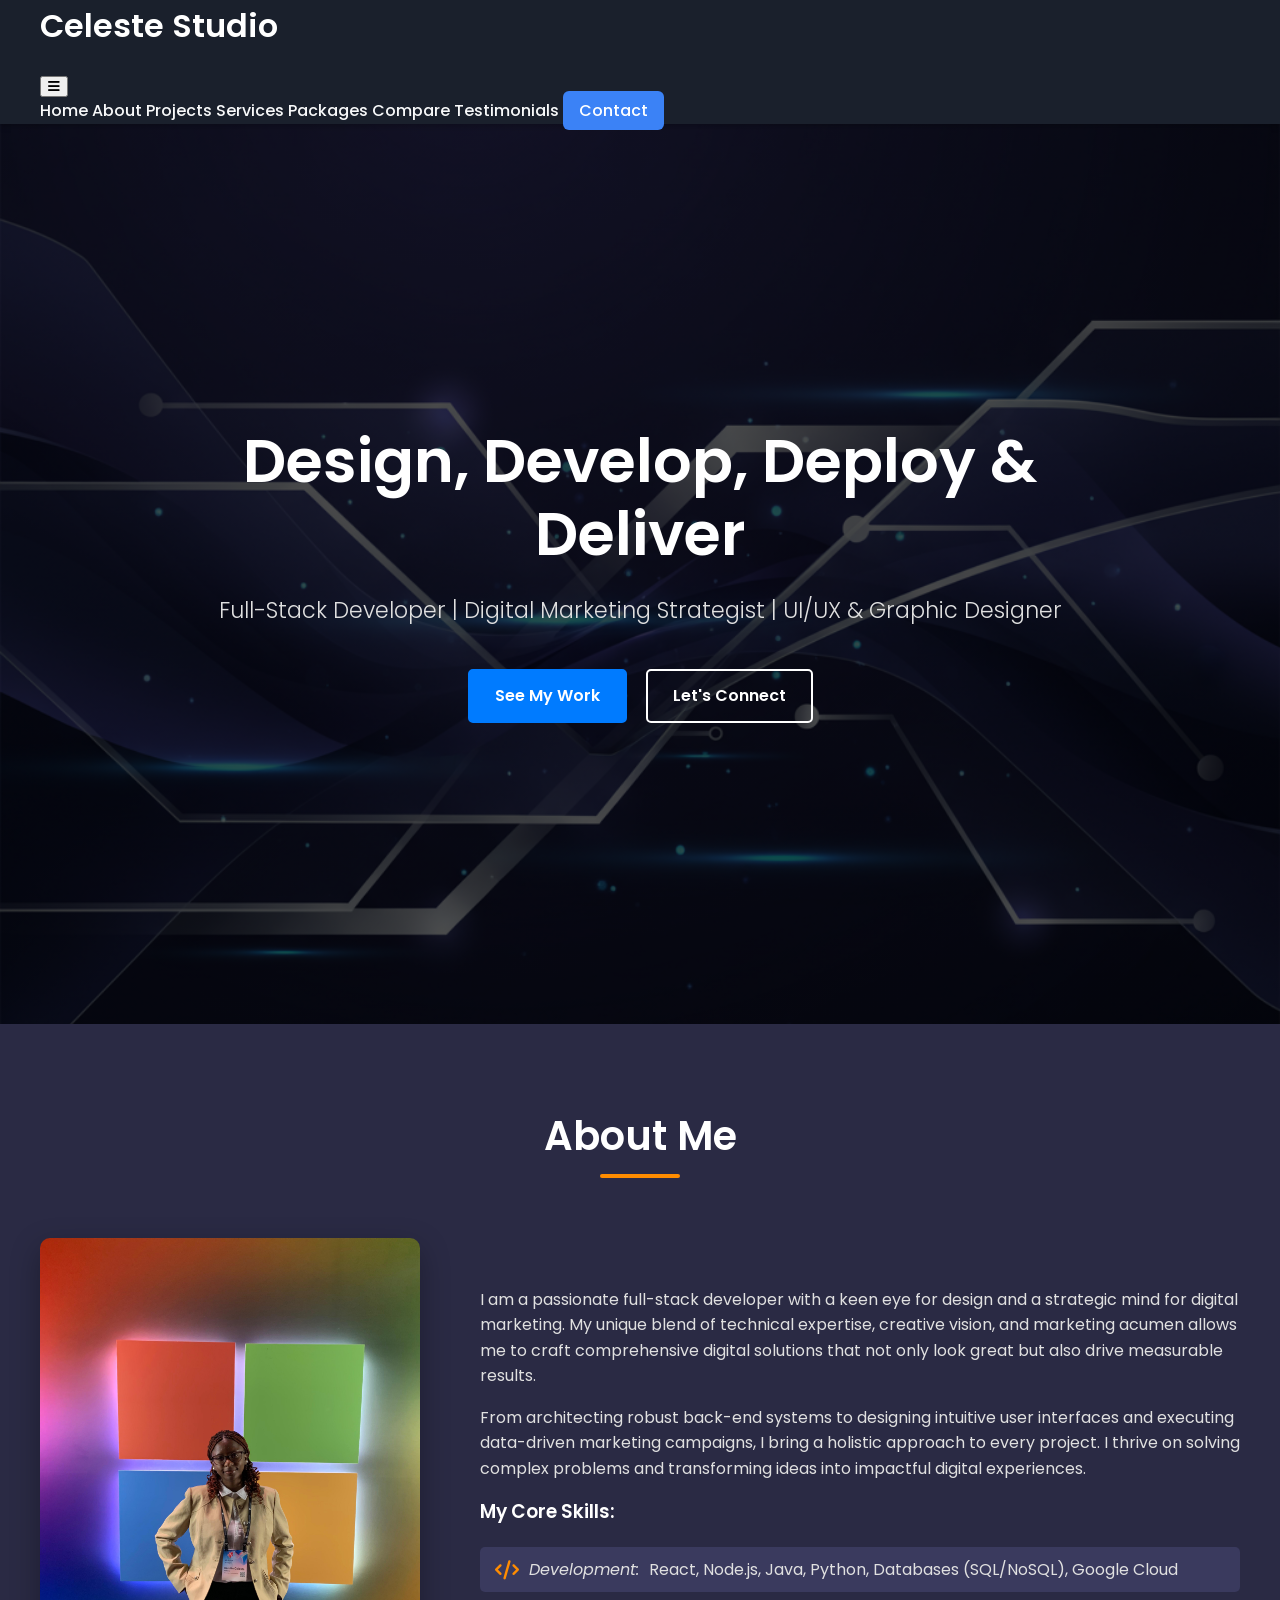
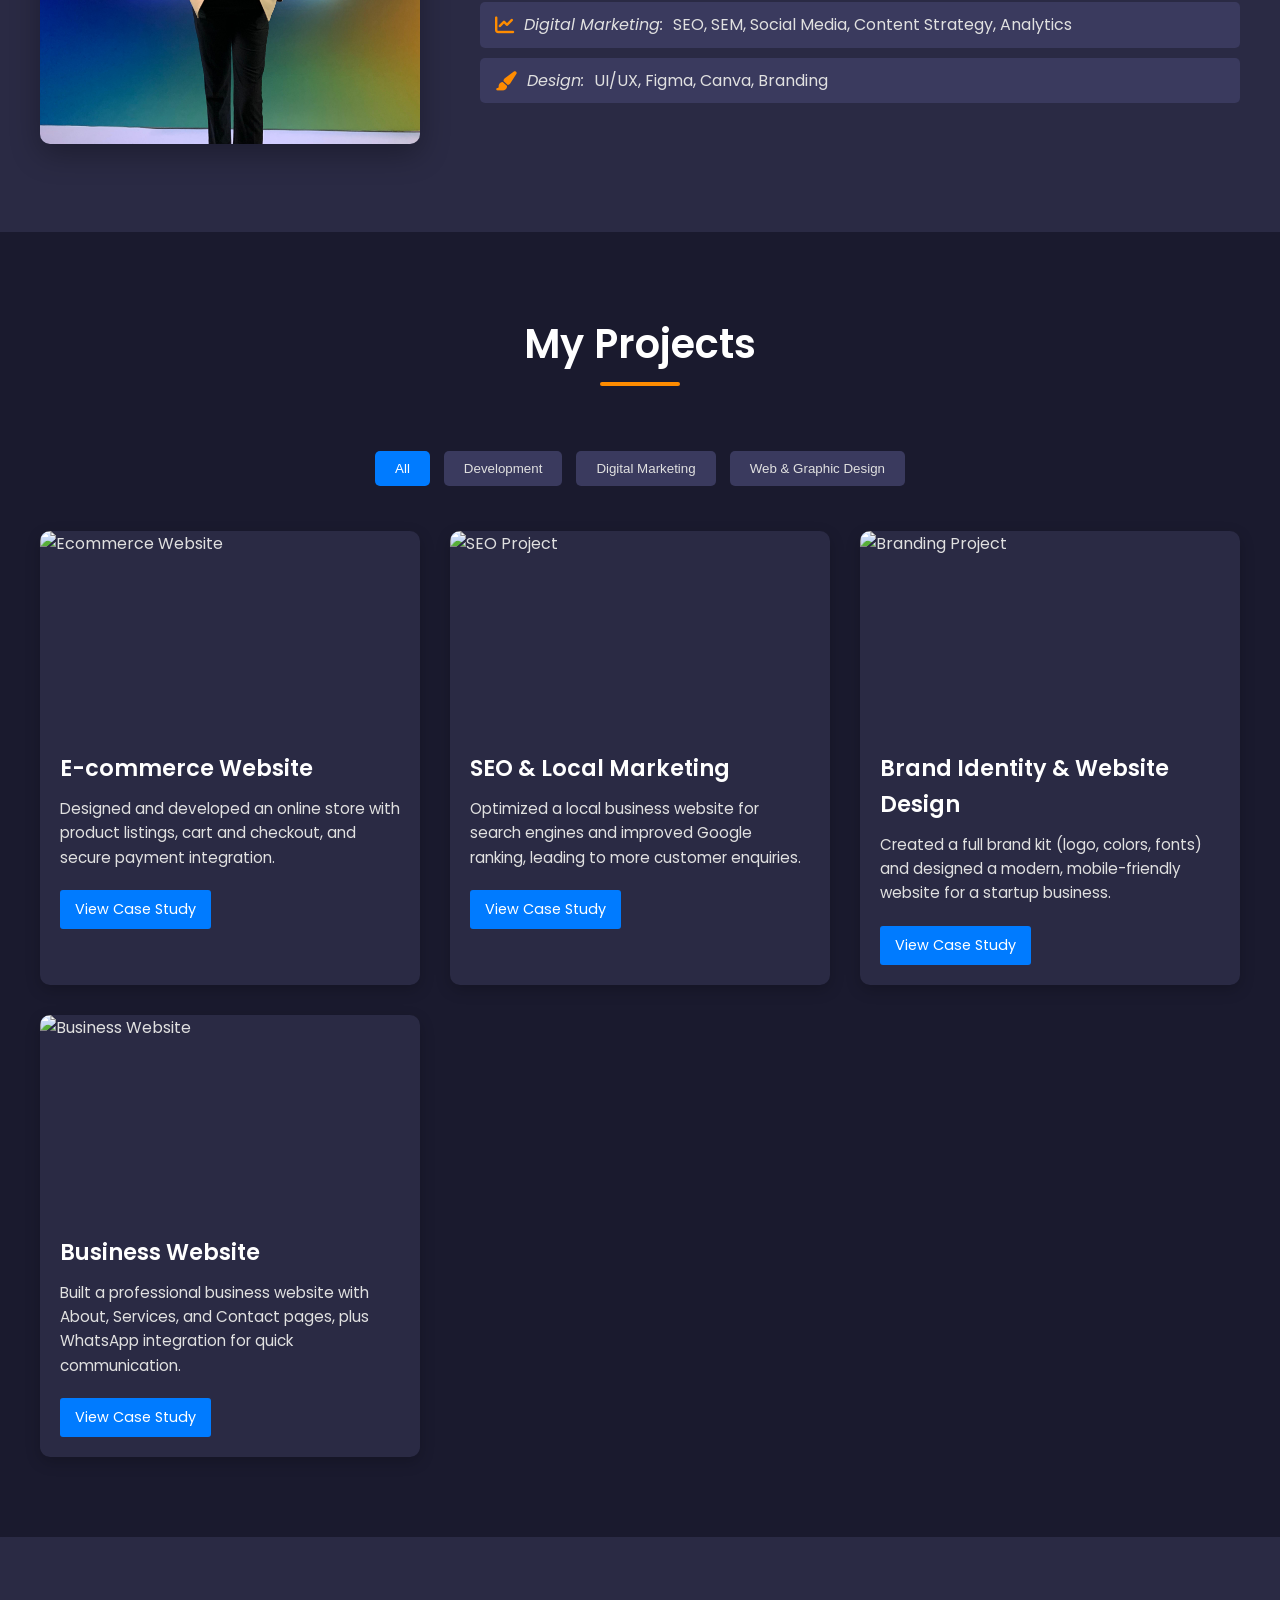
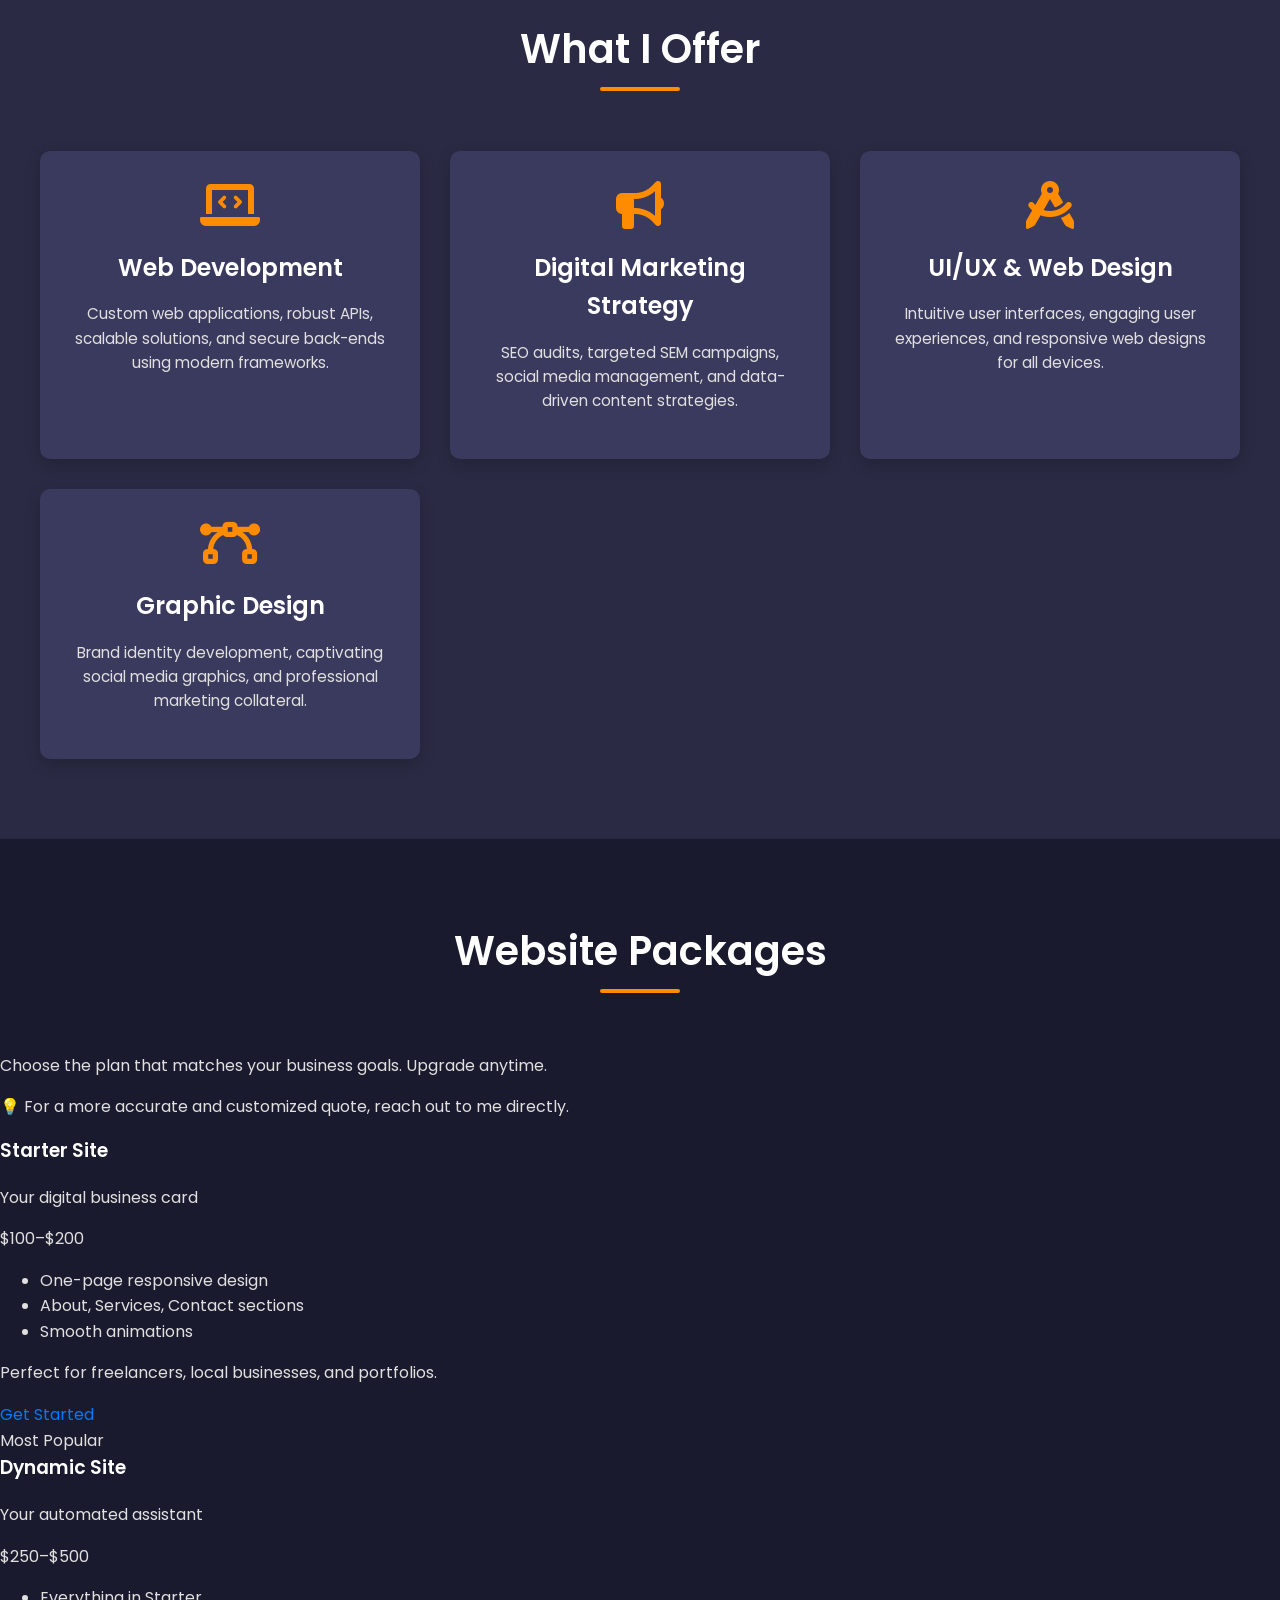
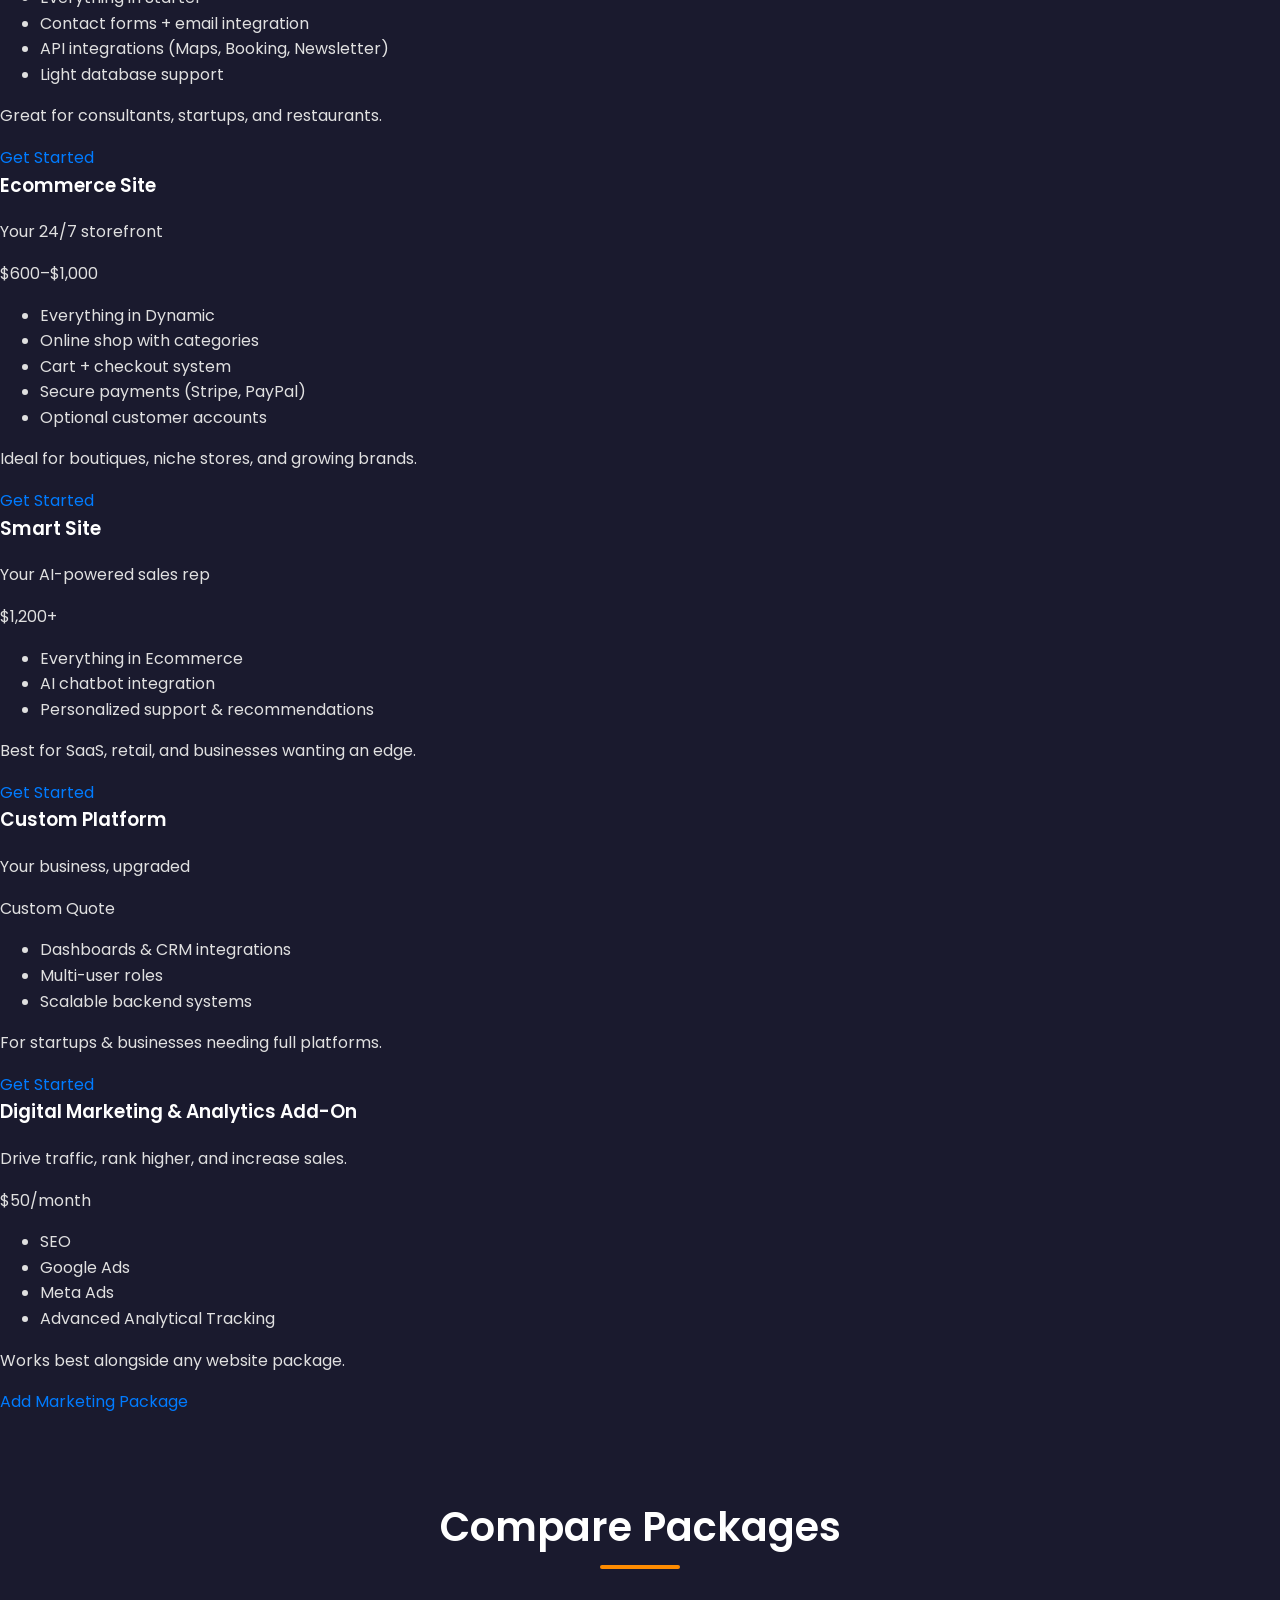
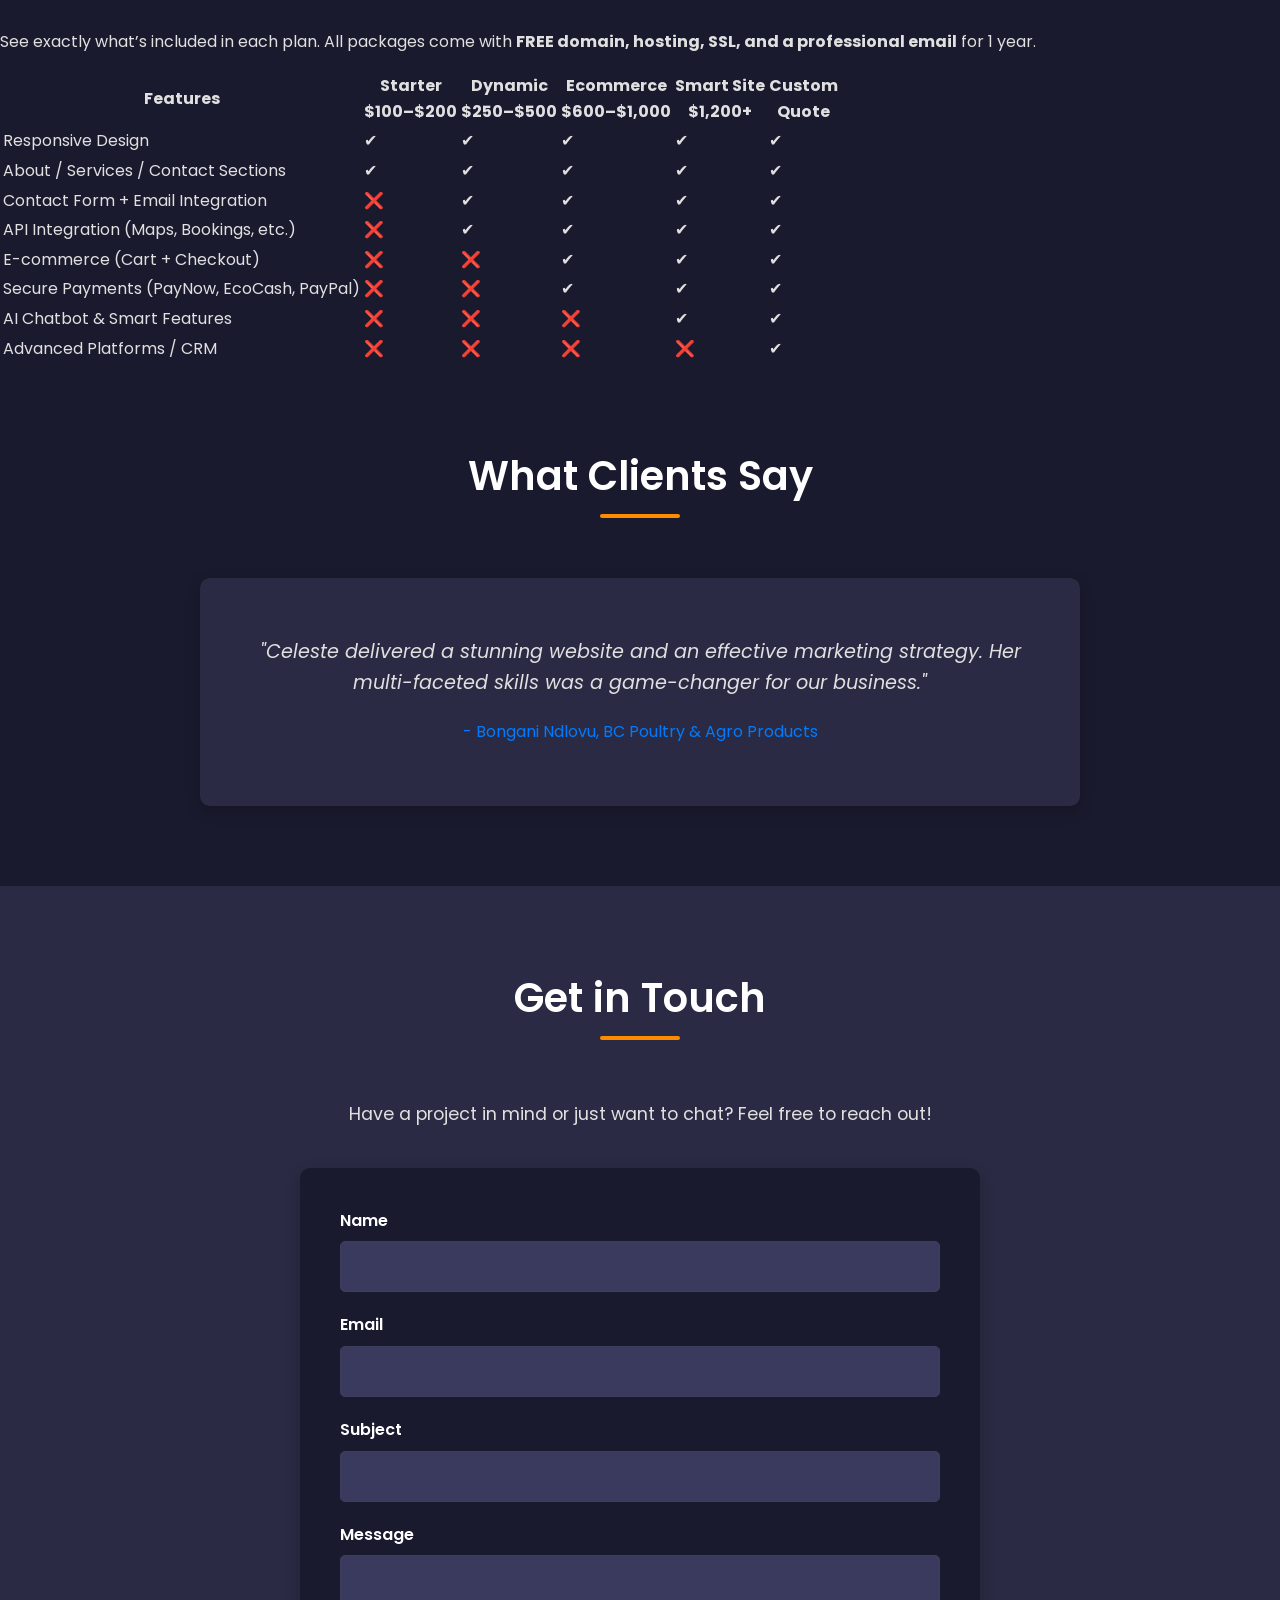
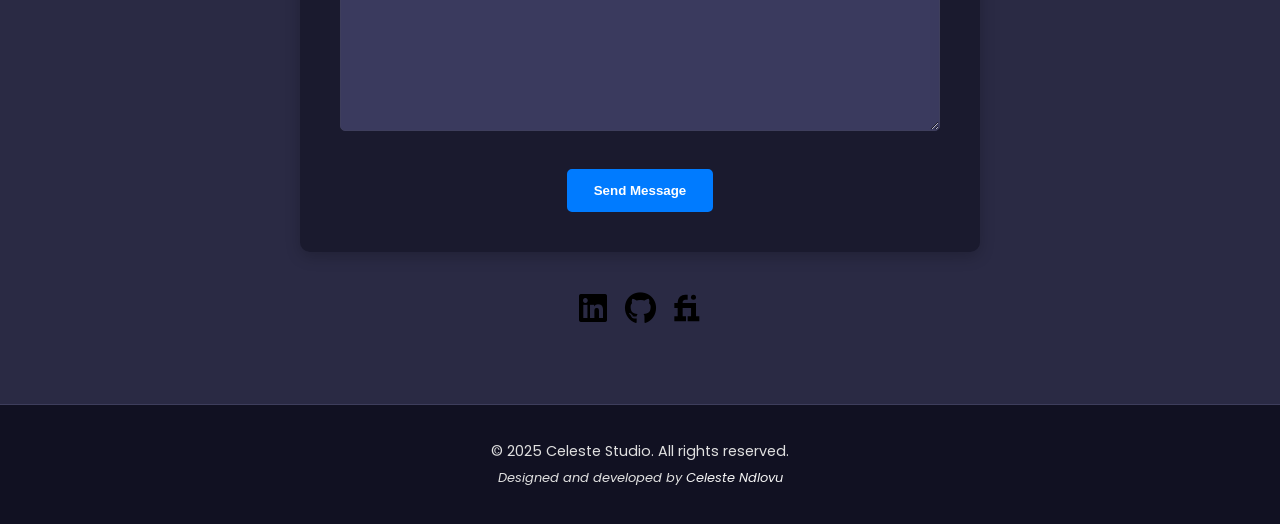
==== commit 6770833a: "Price editing Edited Prices" ====
--- a/index.html
+++ b/index.html
@@ -224,7 +224,7 @@
 			  <div class="rounded-2xl shadow-lg bg-white p-8 flex flex-col relative hover:scale-105 transition-transform">
 				  <h3 class="text-xl font-semibold text-gray-900">Ecommerce Site</h3>
 				  <p class="mt-2 text-gray-600">Your 24/7 storefront</p>
-				  <p class="mt-6 text-3xl font-bold text-gray-900">$700–$1,200</p>
+				  <p class="mt-6 text-3xl font-bold text-gray-900">$600–$1,000</p>
 				  <ul class="mt-6 space-y-3 text-gray-600 flex-grow">
 					<li>Everything in Dynamic</li>
 					<li>Online shop with categories</li>
@@ -243,7 +243,7 @@
 			  <div class="rounded-2xl shadow-lg bg-white p-8 flex flex-col relative hover:scale-105 transition-transform">
 				<h3 class="text-xl font-semibold text-gray-900">Smart Site</h3>
 				<p class="mt-2 text-gray-600">Your AI-powered sales rep</p>
-				<p class="mt-6 text-3xl font-bold text-gray-900">$1,500+</p>
+				<p class="mt-6 text-3xl font-bold text-gray-900">$1,200+</p>
 				<ul class="mt-6 space-y-3 text-gray-600 flex-grow">
 				  <li>Everything in Ecommerce</li>
 				  <li>AI chatbot integration</li>
@@ -277,7 +277,7 @@
 				  <p class="mt-2 text-gray-600">
 					Drive traffic, rank higher, and increase sales.
 				  </p>
-				  <p class="mt-6 text-3xl font-bold text-gray-900">Custom Quote</p>
+				  <p class="mt-6 text-3xl font-bold text-gray-900">$50/month</p>
 				  <ul class="mt-6 space-y-3 text-gray-600 flex-grow">
 					  <li>SEO</li>
 					  <li>Google Ads</li>
@@ -309,10 +309,10 @@
 				<thead>
 				  <tr class="bg-gray-100 text-gray-900">
 					<th class="p-4 text-left">Features</th>
-					<th class="p-4 text-center">Starter<br><span class="font-semibold text-lg">$80–$150</span></th>
-					<th class="p-4 text-center">Dynamic<br><span class="font-semibold text-lg">$300–$600</span></th>
-					<th class="p-4 text-center">Ecommerce<br><span class="font-semibold text-lg">$700–$1,200</span></th>
-					<th class="p-4 text-center">Smart Site<br><span class="font-semibold text-lg">$1,500+</span></th>
+					<th class="p-4 text-center">Starter<br><span class="font-semibold text-lg">$100–$200</span></th>
+					<th class="p-4 text-center">Dynamic<br><span class="font-semibold text-lg">$250–$500</span></th>
+					<th class="p-4 text-center">Ecommerce<br><span class="font-semibold text-lg">$600–$1,000</span></th>
+					<th class="p-4 text-center">Smart Site<br><span class="font-semibold text-lg">$1,200+</span></th>
 					<th class="p-4 text-center">Custom<br><span class="font-semibold text-lg">Quote</span></th>
 				  </tr>
 				</thead>
@@ -396,8 +396,8 @@
 					<div class="testimonial-carousel">
 						<!-- Example Testimonial -->
 						<div class="testimonial-item">
-							<p>"Celeste delivered a stunning website and an effective marketing strategy. Her multi-faceted skills was a game-changer for our business!"</p>
-							<h4>- Jane Doe, CEO of TechStart Inc.</h4>
+							<p>"Celeste delivered a stunning website and an effective marketing strategy. Her multi-faceted skills was a game-changer for our business."</p>
+							<h4>- Bongani Ndlovu, BC Poultry & Agro Products</h4>
 						</div>
 						<!-- Add more testimonials here -->
 					</div>
@@ -462,3 +462,4 @@
 		</div>
 	</body>
 </html>
+
--- a/style.css
+++ b/style.css
@@ -11,6 +11,11 @@
     --hover-bg: #3a3a5e;
 }
 
+html {
+  scroll-behavior: smooth;
+}
+
+
 body {
     font-family: 'Poppins', sans-serif;
     margin: 0;
@@ -19,7 +24,14 @@
     background-color: var(--dark-bg);
     color: var(--light-text);
     line-height: 1.6;
-    overflow-x: hidden; /* Prevent horizontal scroll */
+    overflow-x: hidden;  /*Prevent horizontal scroll */
+}
+
+.site-wrapper {
+  width: 100%;
+  max-width: 100vw;
+  margin: 0 auto;
+  overflow-x: hidden;
 }
 
 h1, h2, h3, h4, h5, h6 {
@@ -38,7 +50,7 @@
     color: var(--accent-color);
 }
 
-.container {
+.custom-container {
     max-width: 1200px;
     margin: 0 auto;
     padding: 0 20px;
@@ -110,9 +122,80 @@
     background-color: var(--accent-color);
 }
 
+/* ==============================
+   Navbar Styling (Final Version)
+============================== */
+.navbar {
+  position: sticky;
+  top: 0;
+  z-index: 1000;
+  background-color: #1a202c; /* deep dark blue/gray */
+  box-shadow: 0 2px 6px rgba(0, 0, 0, 0.25);
+}
+
+.nav-container {
+  max-width: 1200px;
+  margin: 0 auto;
+}
+
+/* Base link styles */
+.navbar a {
+  color: #f8f9fa;
+  font-weight: 500;
+  text-decoration: none;
+  transition: color 0.3s ease, transform 0.2s ease;
+}
+
+.navbar a:hover {
+  color: #3b82f6; /* Tailwind blue */
+  transform: translateY(-2px);
+}
+
+/* Contact button styling */
+.btn-nav-contact {
+  background-color: #3b82f6;
+  color: #fff !important;
+  padding: 8px 16px;
+  border-radius: 6px;
+  font-weight: 600;
+  transition: background-color 0.3s ease, transform 0.2s ease;
+}
+
+.btn-nav-contact:hover {
+  background-color: #2563eb; /* slightly darker blue */
+  transform: translateY(-2px);
+}
+
+/* Hamburger icon rotation when active */
+#menu-toggle.active i {
+  transform: rotate(90deg);
+  transition: transform 0.3s ease;
+}
+
+
+/* Back to top button */
+#backToTop {
+  position: fixed;
+  bottom: 40px;
+  right: 40px;
+  display: none;
+  background-color: #3b82f6;
+  color: #fff;
+  border: none;
+  padding: 0.75rem 1rem;
+  border-radius: 0.5rem;
+  cursor: pointer;
+  z-index: 100;
+  box-shadow: 0 2px 6px rgba(0,0,0,0.3);
+}
+
+#backToTop:hover {
+  background-color: #2563eb;
+}
+
 /* Hero Section */
 .hero-section {
-    background: linear-gradient(rgba(0,0,0,0.7), rgba(0,0,0,0.7)), url('imgs/herobg.png') no-repeat center center/cover; /* Replace with your actual dynamic background image */
+    background: linear-gradient(rgba(0,0,0,0.7), rgba(0,0,0,0.7)), url('imgs/bg-img.png') no-repeat center center/cover; /* Replace with your actual dynamic background image */
     /* The generated image above can be replaced here. */
     height: 100vh;
     display: flex;
@@ -192,7 +275,7 @@
 }
 
 /* Projects Section */
-.projects-section {
+.projects-section, .tier-section {
     padding: 80px 0;
     background-color: var(--dark-bg);
 }
@@ -401,9 +484,16 @@
     margin: 30px auto 0;
 }
 
+.social-links {
+  display: flex;
+  gap: 15px;              /* space between icons */
+  align-items: center;    /* vertically align everything */
+  justify-content: center;/* center horizontally (optional) */
+}
+
 .social-links a {
-  color: #000; /* same as your icons' default */
-  margin: 0 10px;
+  display: flex;          /* make each link a flex container */
+  align-items: center;    /* keep the icon vertically aligned */
   text-decoration: none;
 }
 
@@ -411,16 +501,15 @@
 .social-links a img.fiverr-icon {
   width: 32px;
   height: 32px;
-  vertical-align: middle;
+  display: block;         /* force consistent sizing */
   transition: transform 0.3s ease, filter 0.3s ease;
-  filter: brightness(0) invert(0); /* make Fiverr SVG match icon color */
-}
-
-/* hover effect same for all */
+  filter: brightness(0) invert(0); /* default dark */
+}
+
 .social-links a:hover i,
 .social-links a:hover img.fiverr-icon {
   transform: scale(1.1);
-  filter: brightness(0) invert(1); /* flips to white (like Font Awesome hover) */
+  filter: brightness(0) invert(1); /* hover to white */
 }
 
 
@@ -438,6 +527,23 @@
     margin: 5px 0;
 }
 
+.footer-credit {
+	margin-top: 20px;
+	font-size: 0.9em;
+	font-style: italic;
+}
+
+.footer-credit a {
+	color: #f4f4f4;
+	text-decoration: none;
+	transition: color 0.3s ease;
+}
+
+.footer-credit a:hover {
+	color: #007bff;
+	text-decoration: underline;
+}
+
 /* Responsive Design */
 @media (max-width: 992px) {
     .hero-content h1 {
@@ -515,4 +621,37 @@
     .project-grid, .services-grid {
         grid-template-columns: 1fr;
     }
-}+}
+
+/* ==============================
+   Responsive Navbar
+============================== */
+@media (max-width: 768px) {
+  #nav-links {
+    display: none;
+    flex-direction: column;
+    align-items: flex-start;
+    background-color: #1a202c;
+    position: absolute;
+    top: 70px;
+    left: 0;
+    width: 100%;
+    padding: 1.5rem 2rem;
+    box-shadow: 0 4px 10px rgba(0,0,0,0.4);
+  }
+
+  #nav-links a {
+    display: block;
+    padding: 10px 0;
+    width: 100%;
+  }
+
+  #menu-toggle {
+    z-index: 2000;
+  }
+}
+
+/* Reveal menu when JS toggles class */
+#nav-links:not(.hidden) {
+  display: flex;
+}
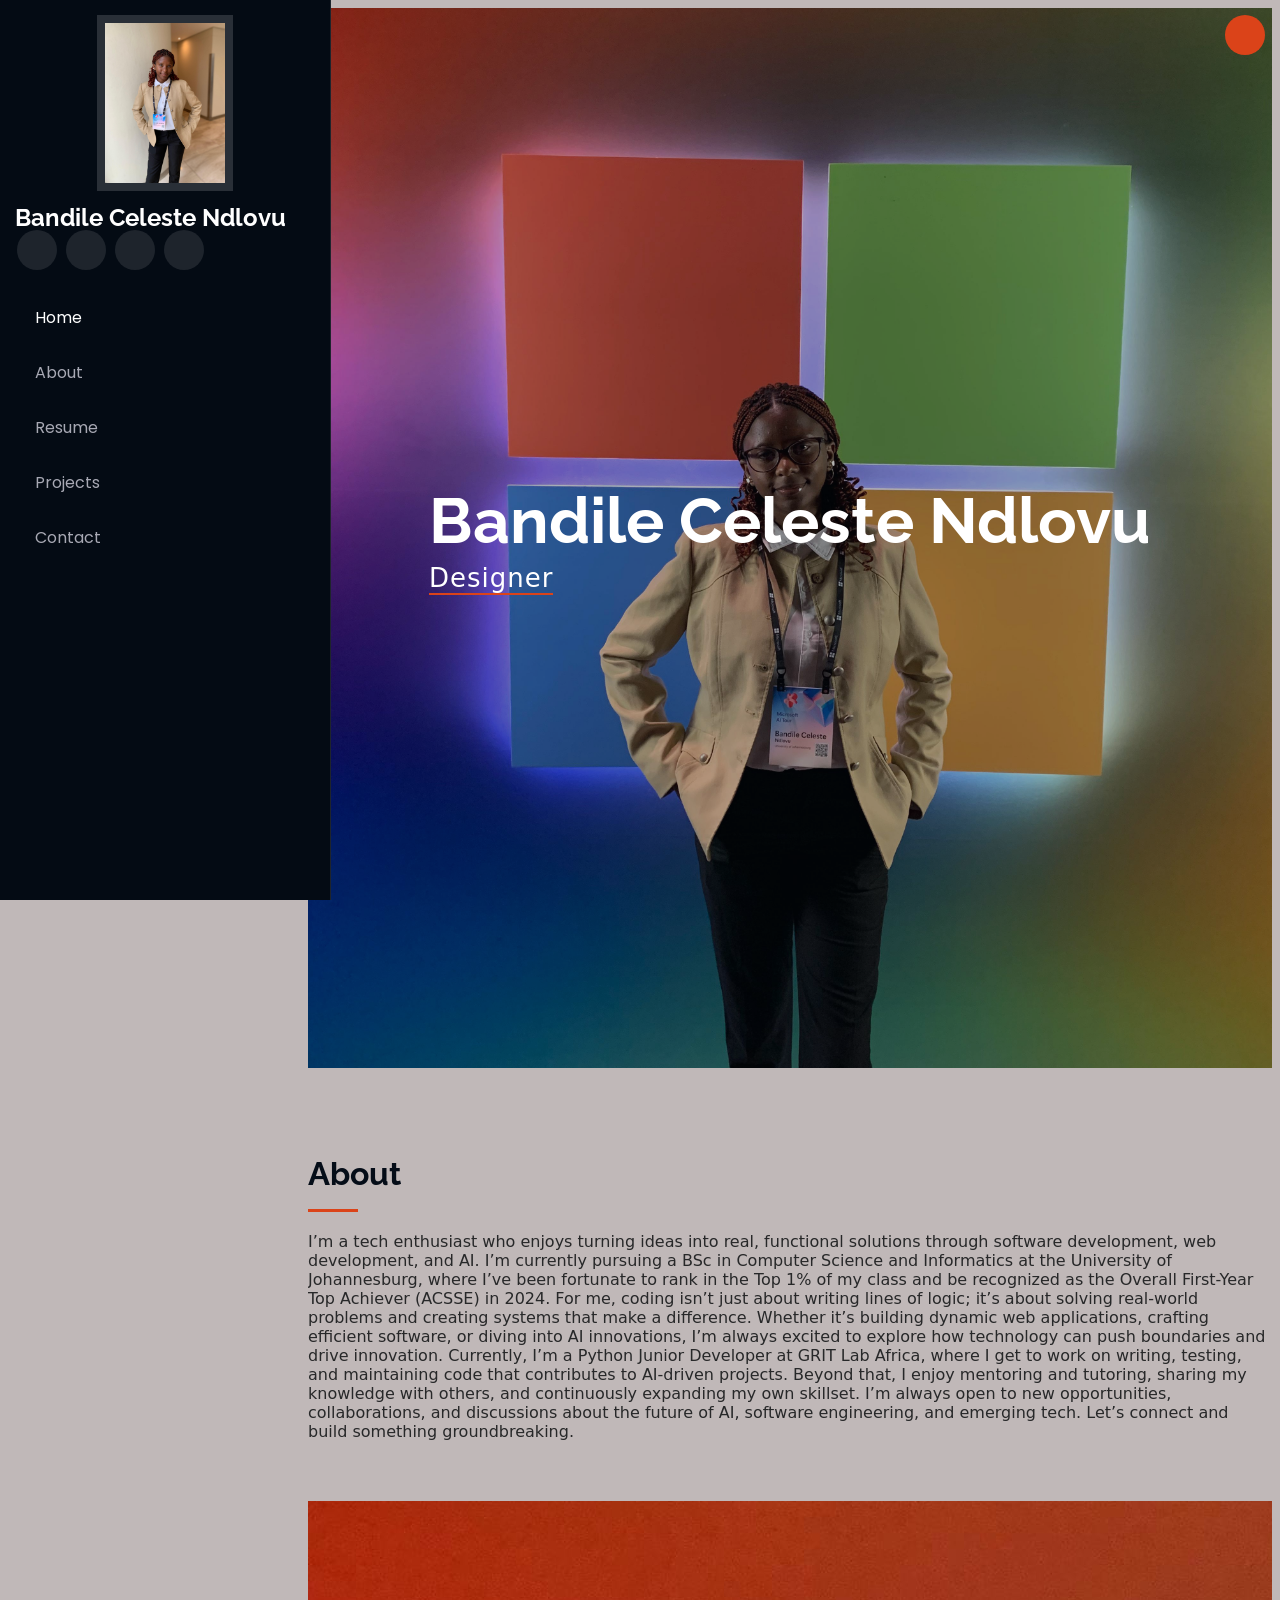
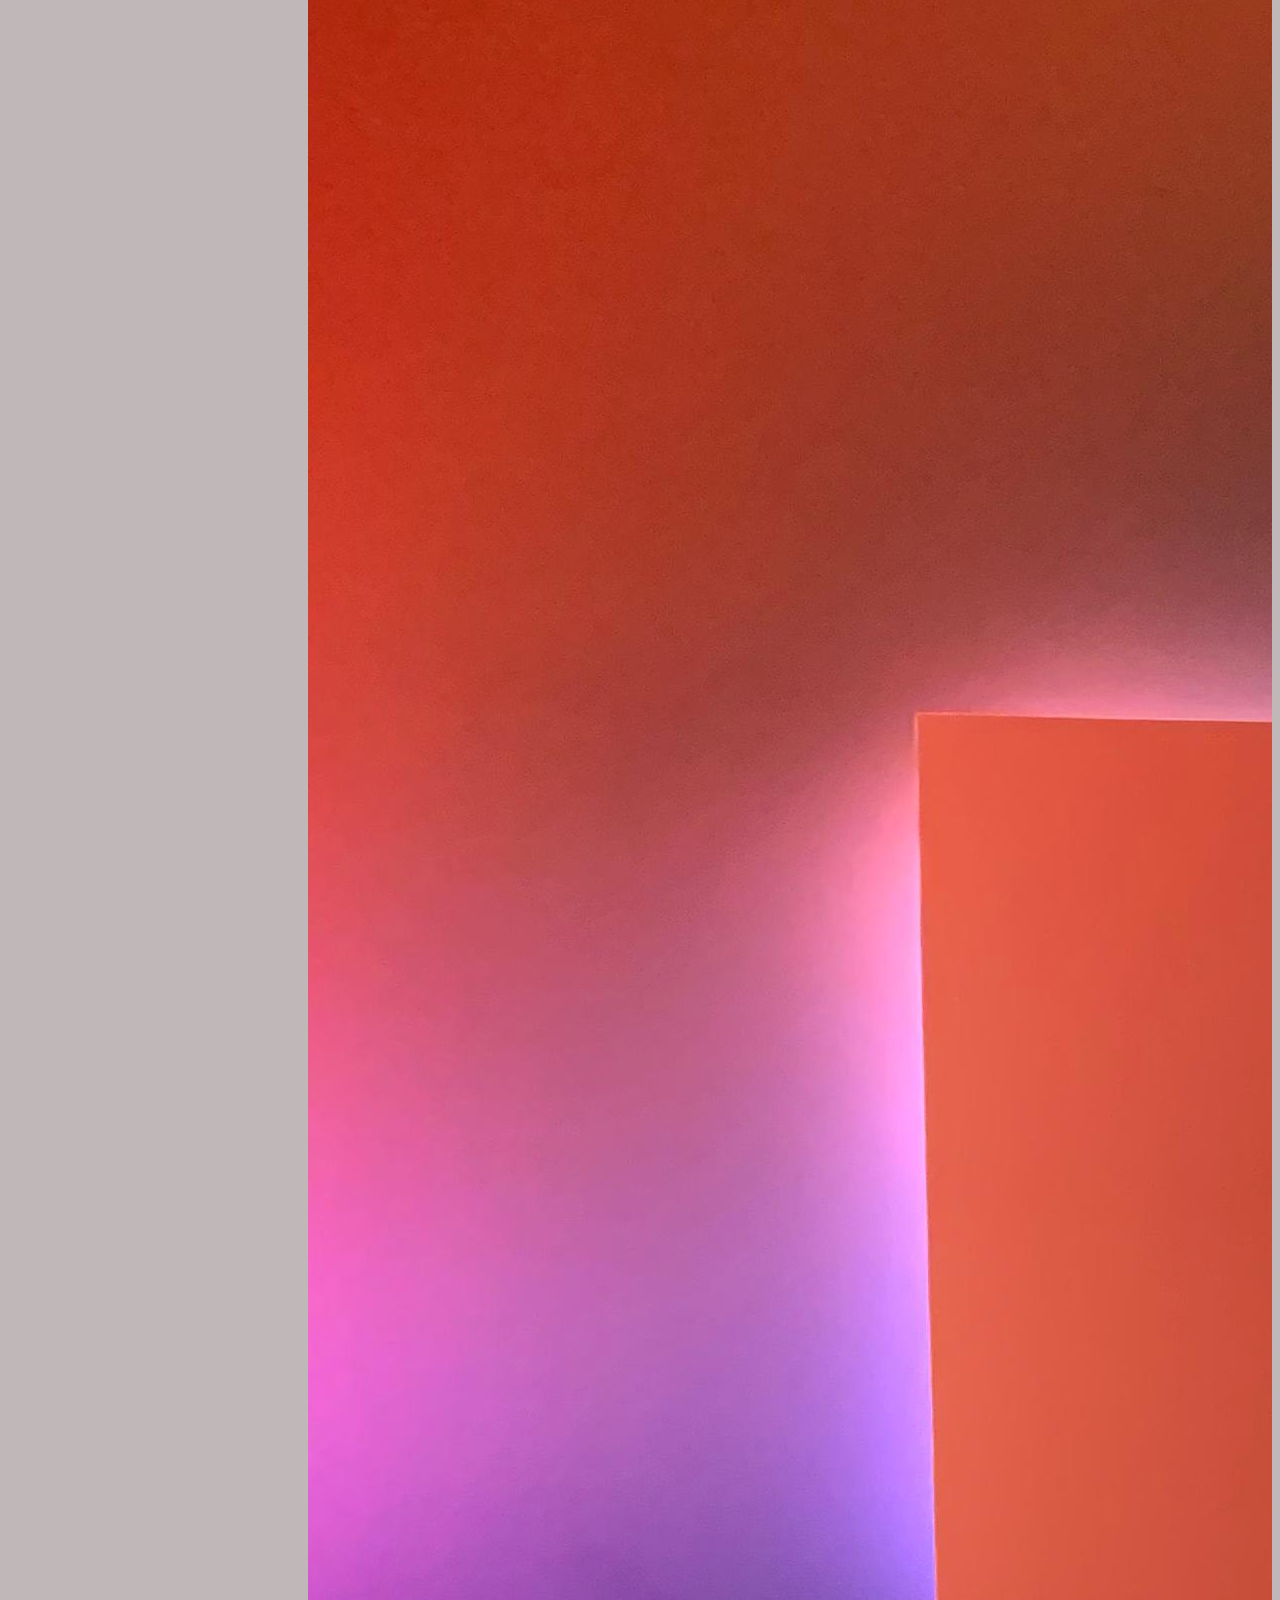
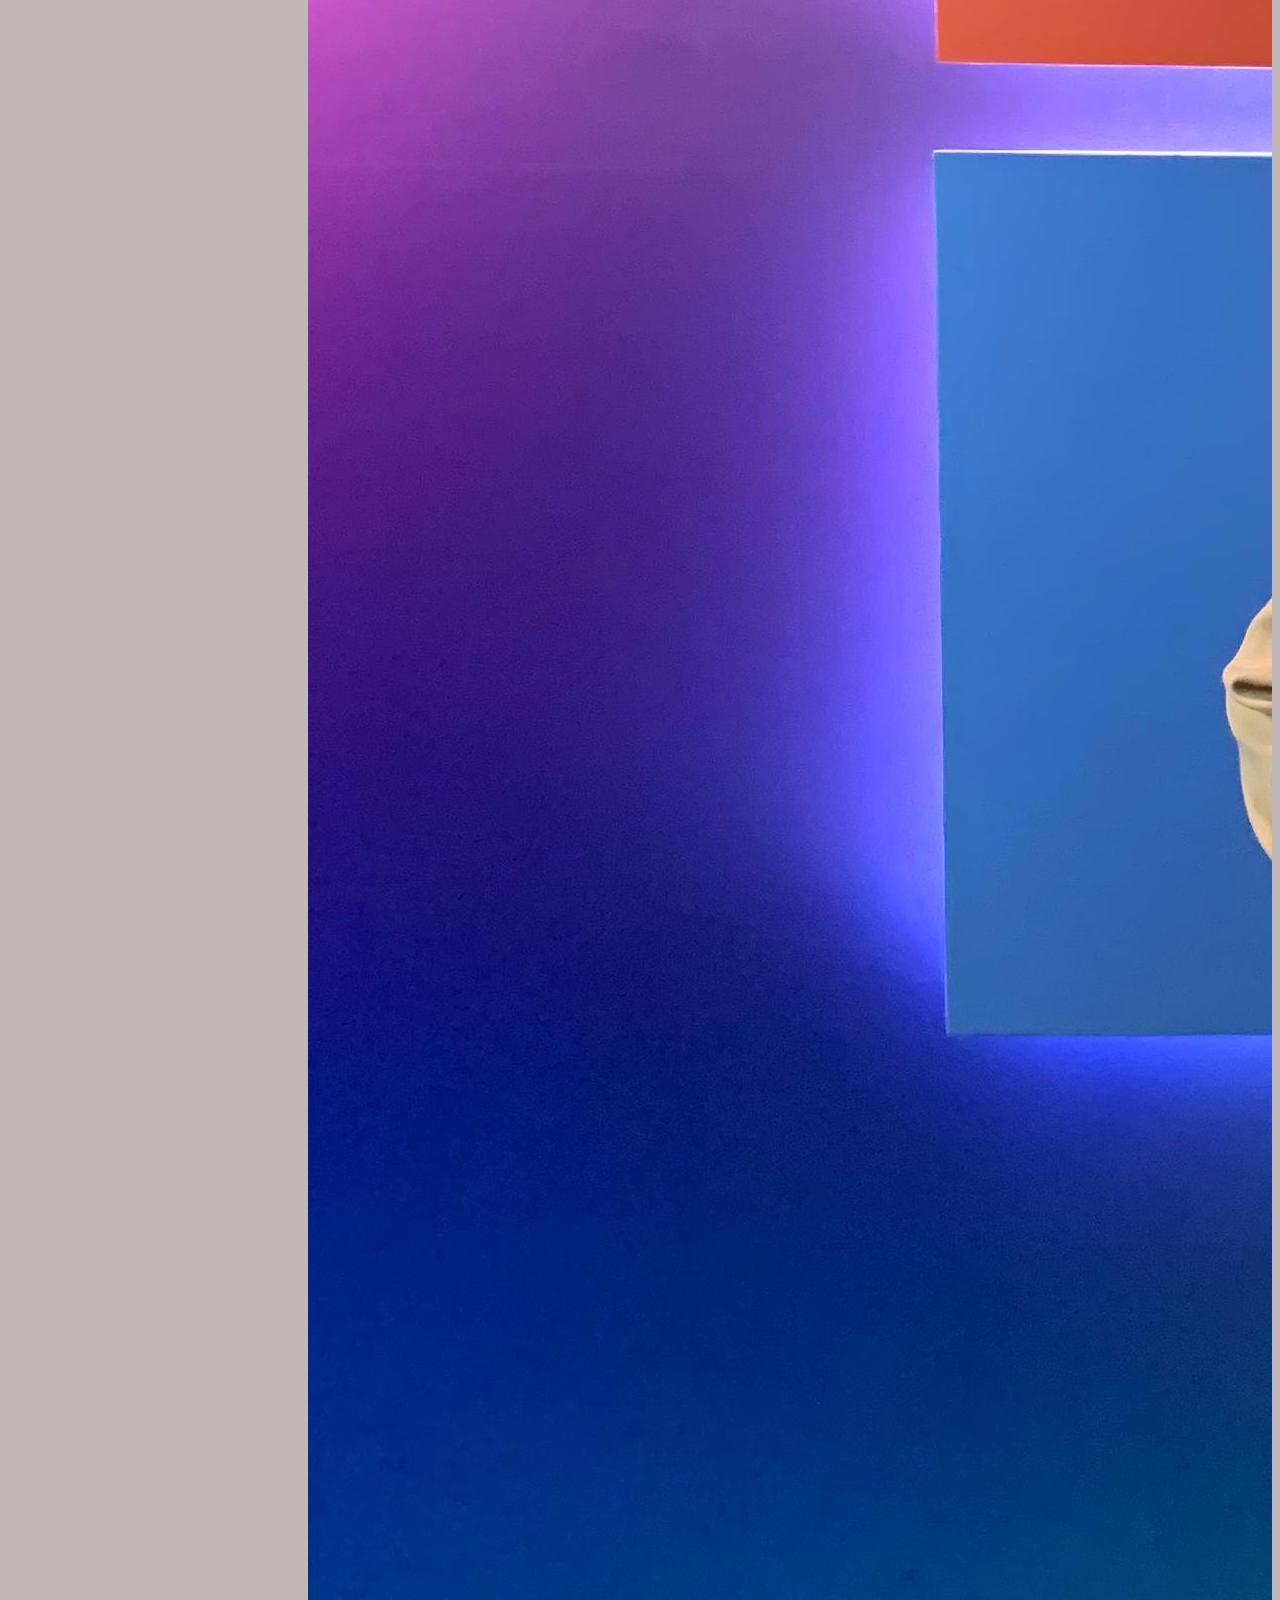
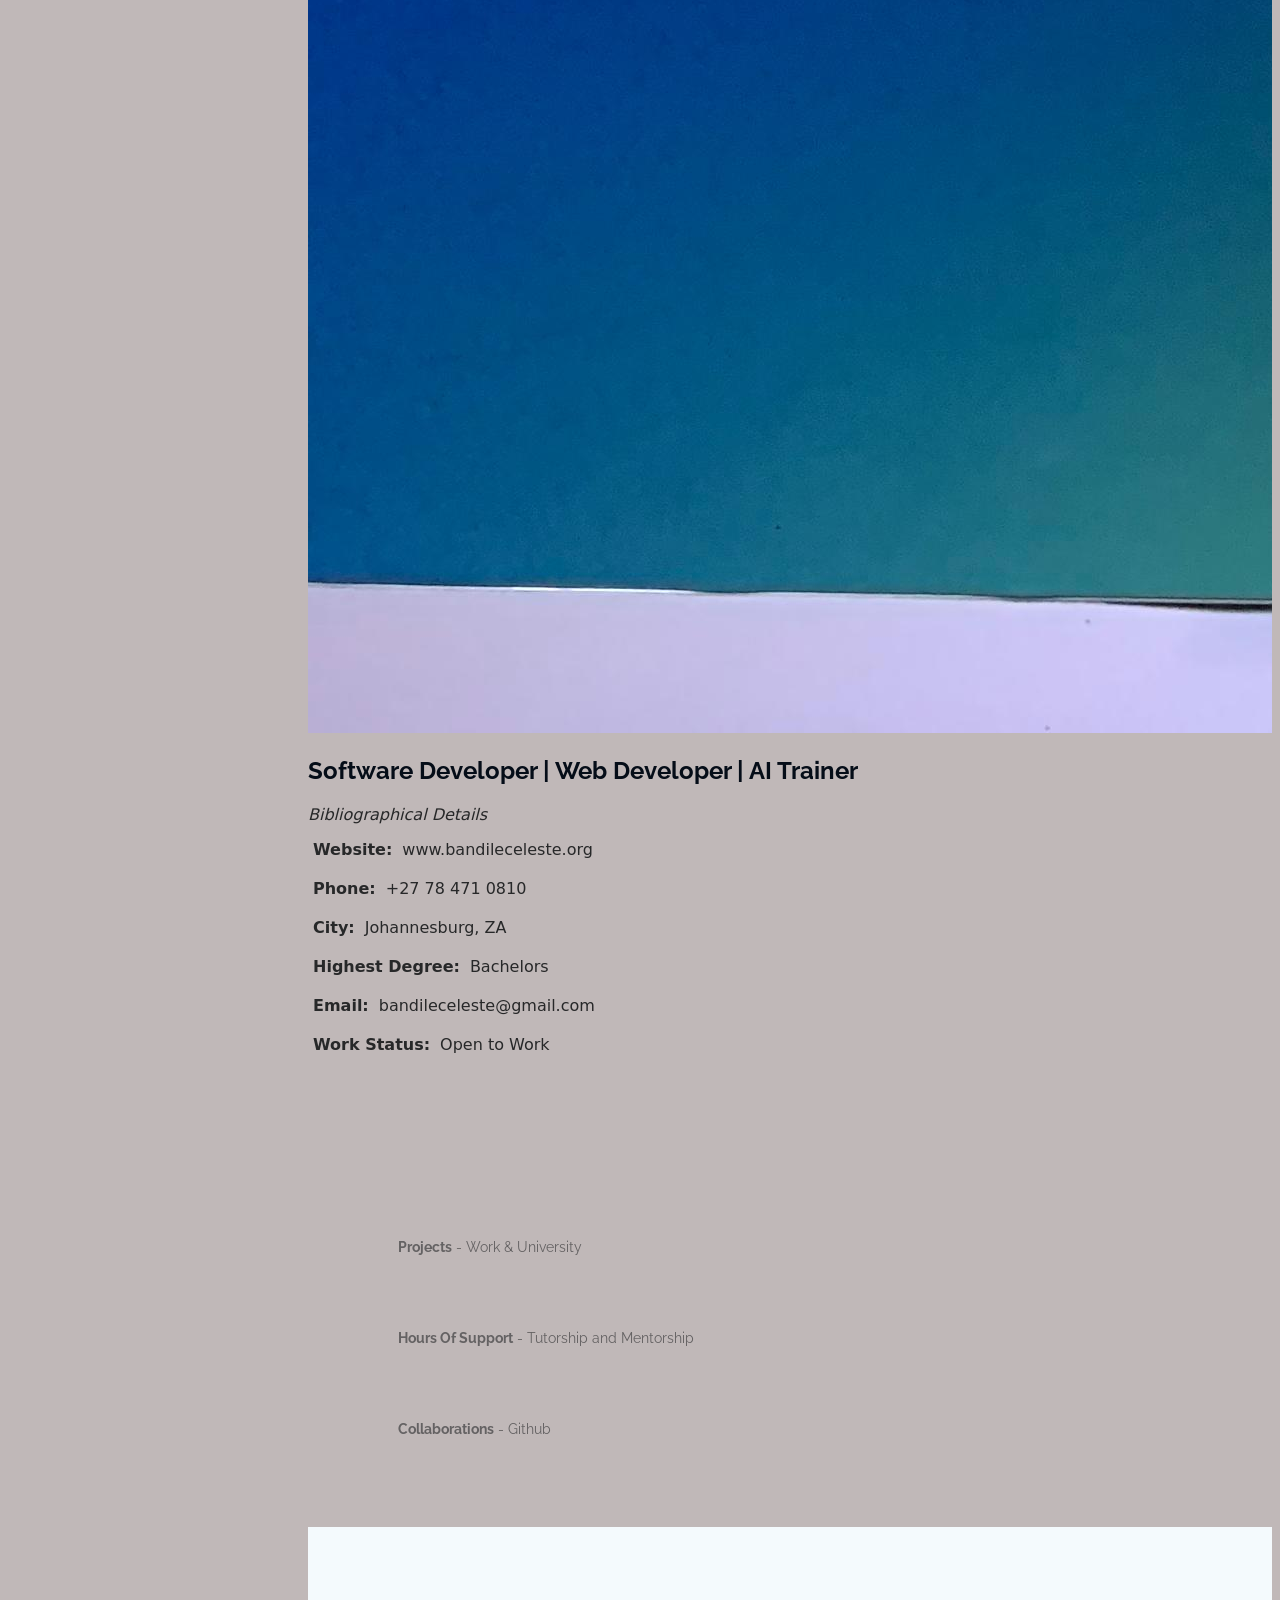
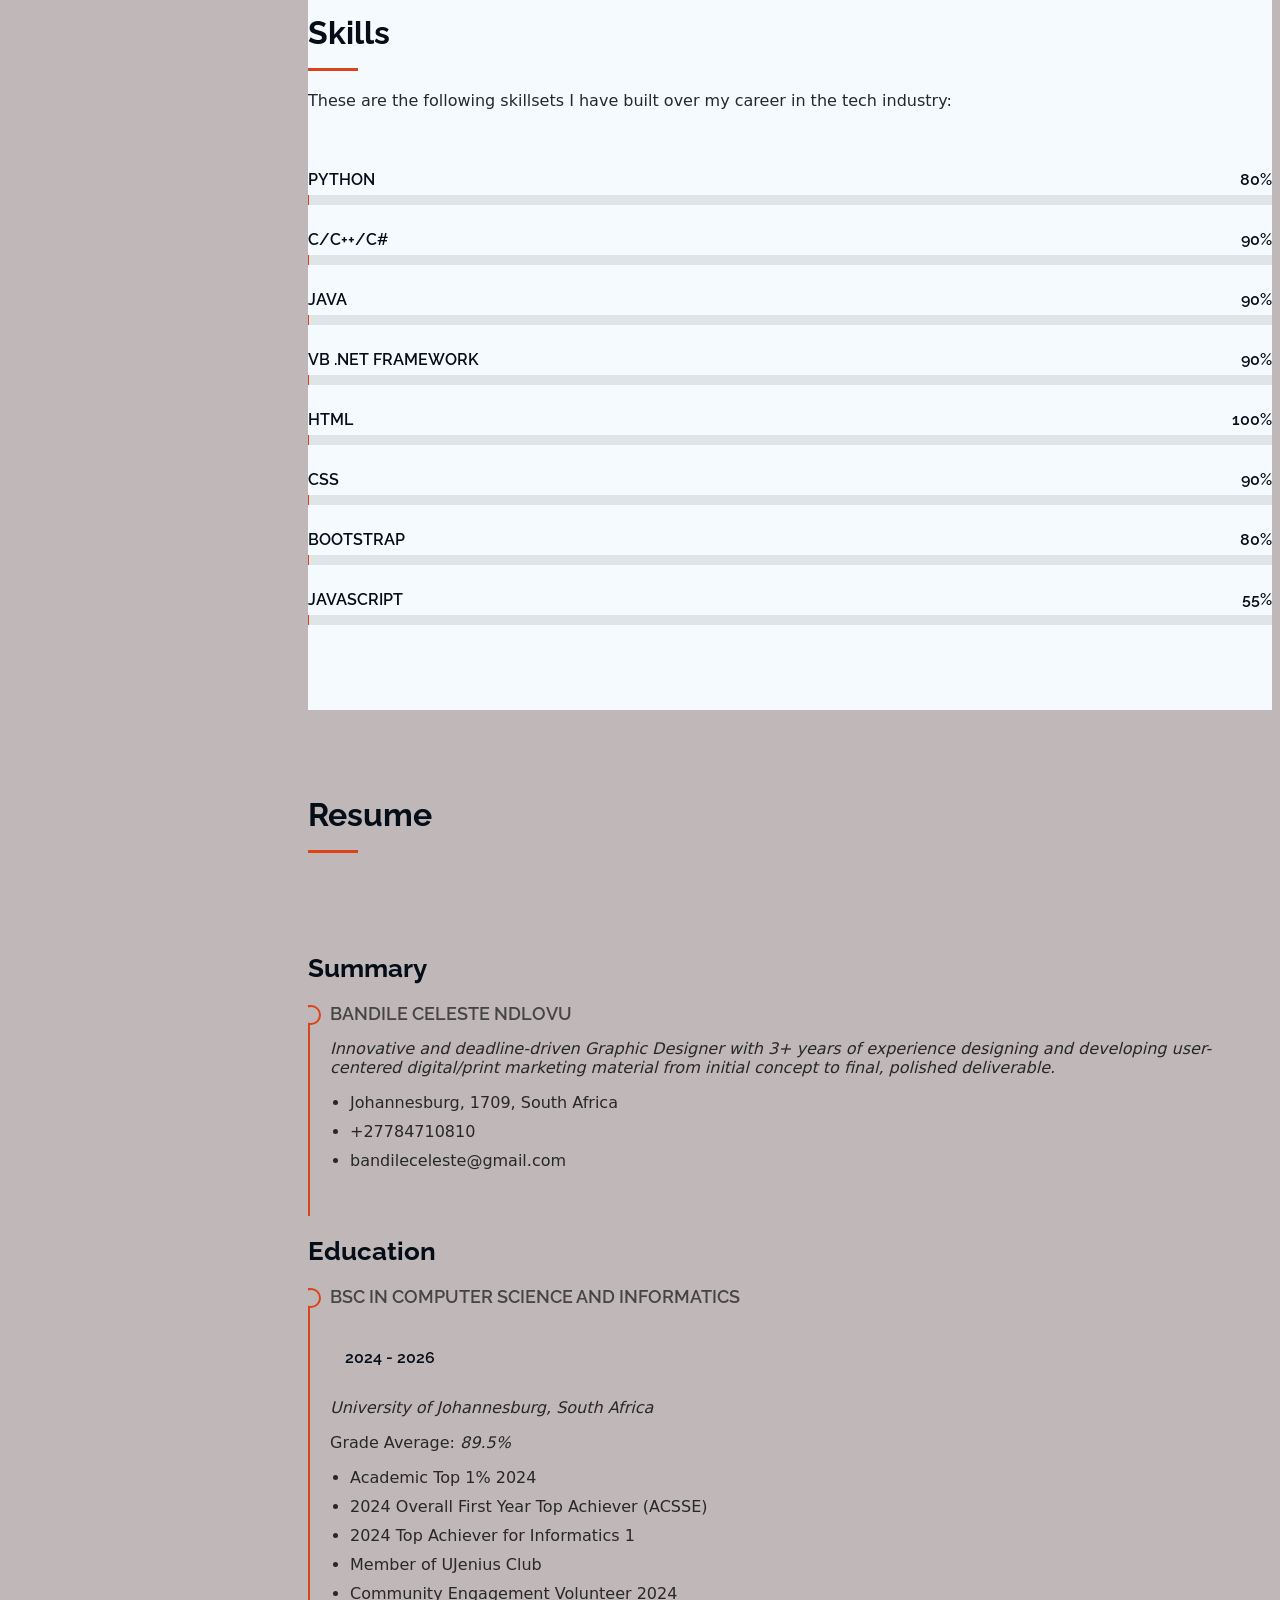
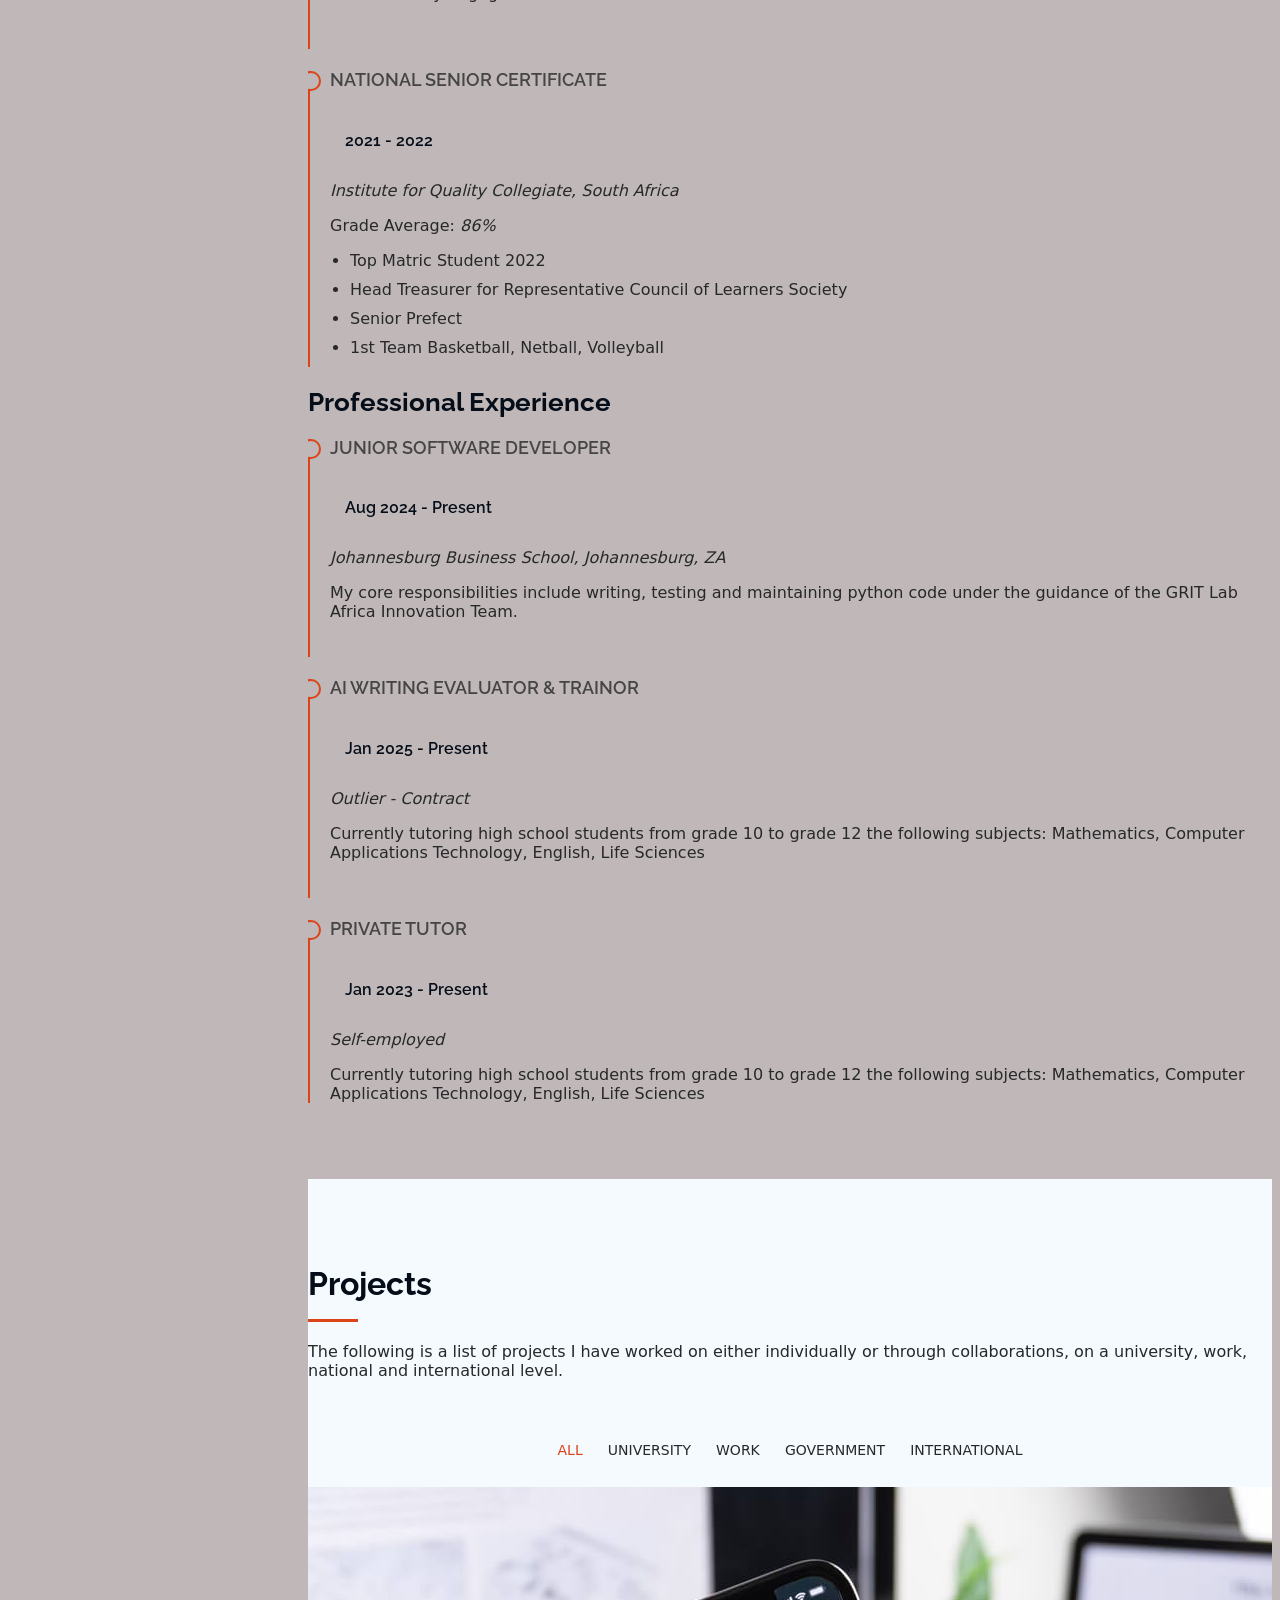
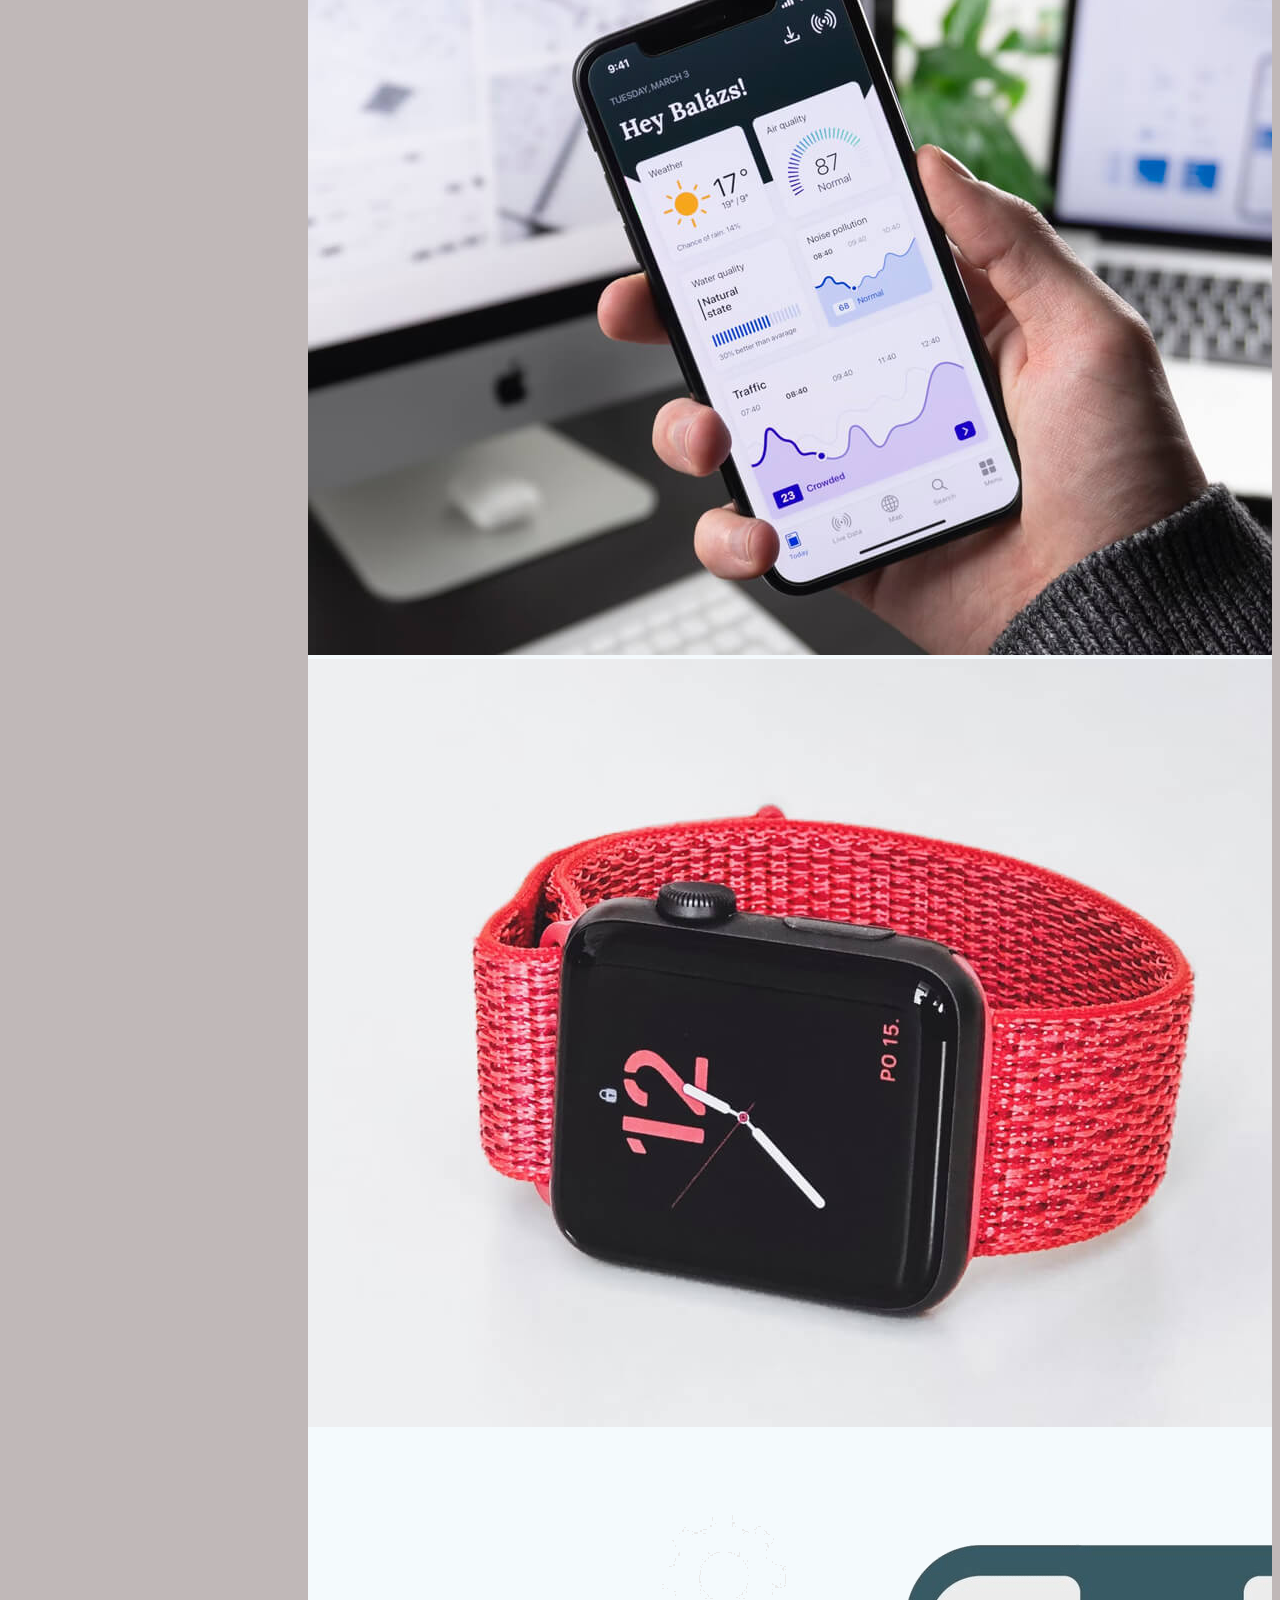
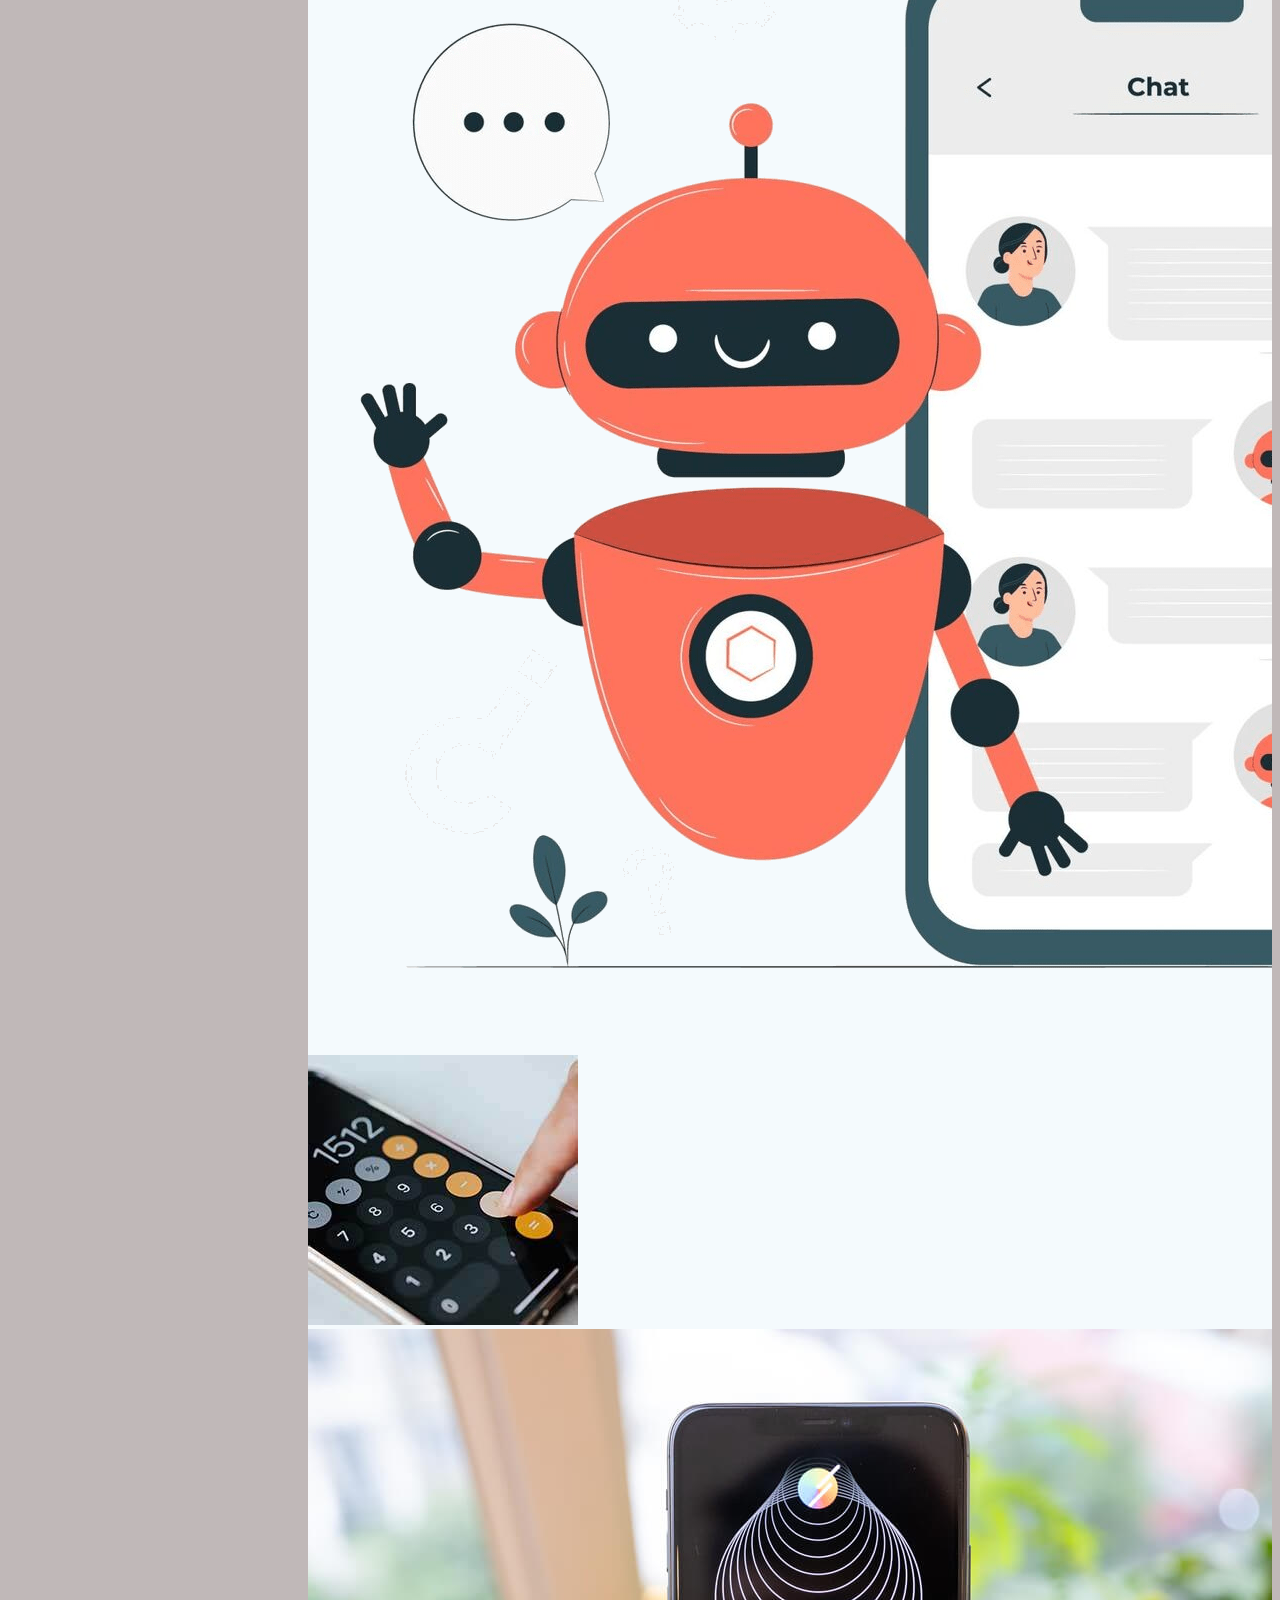
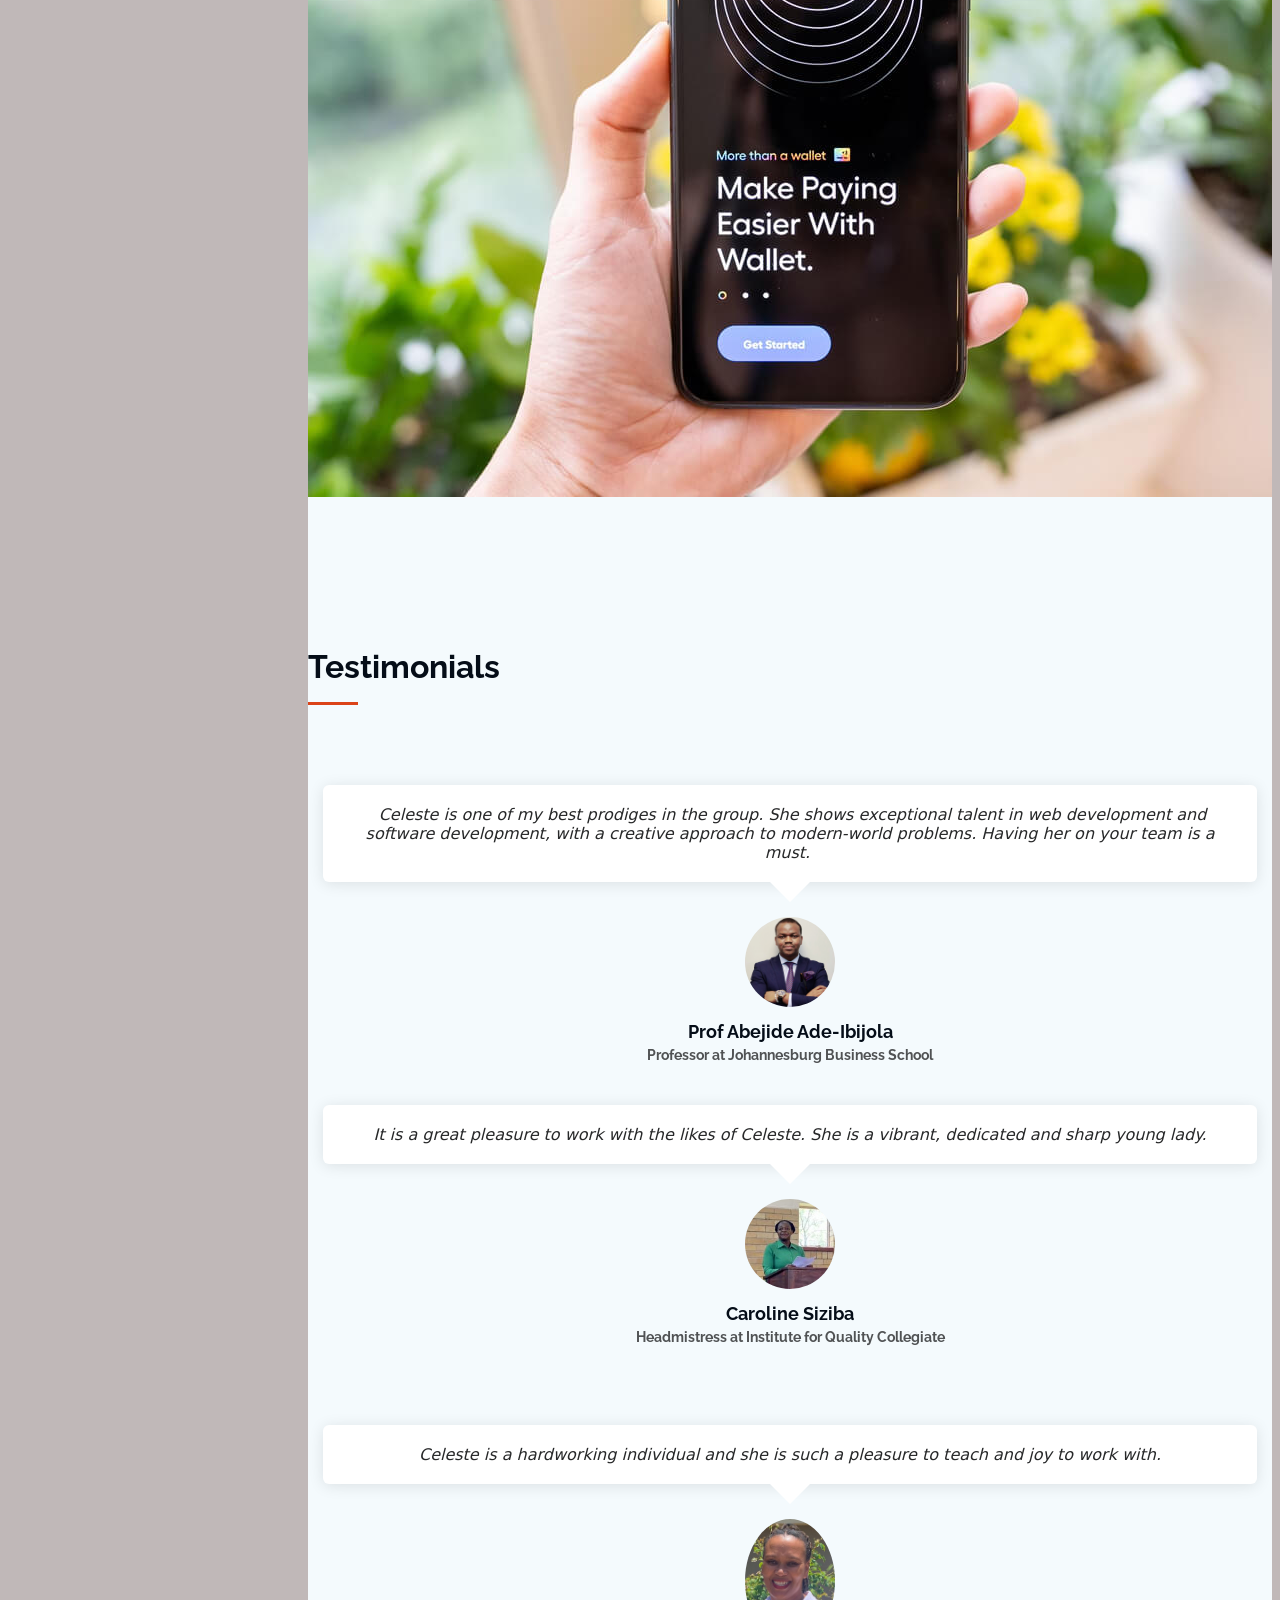
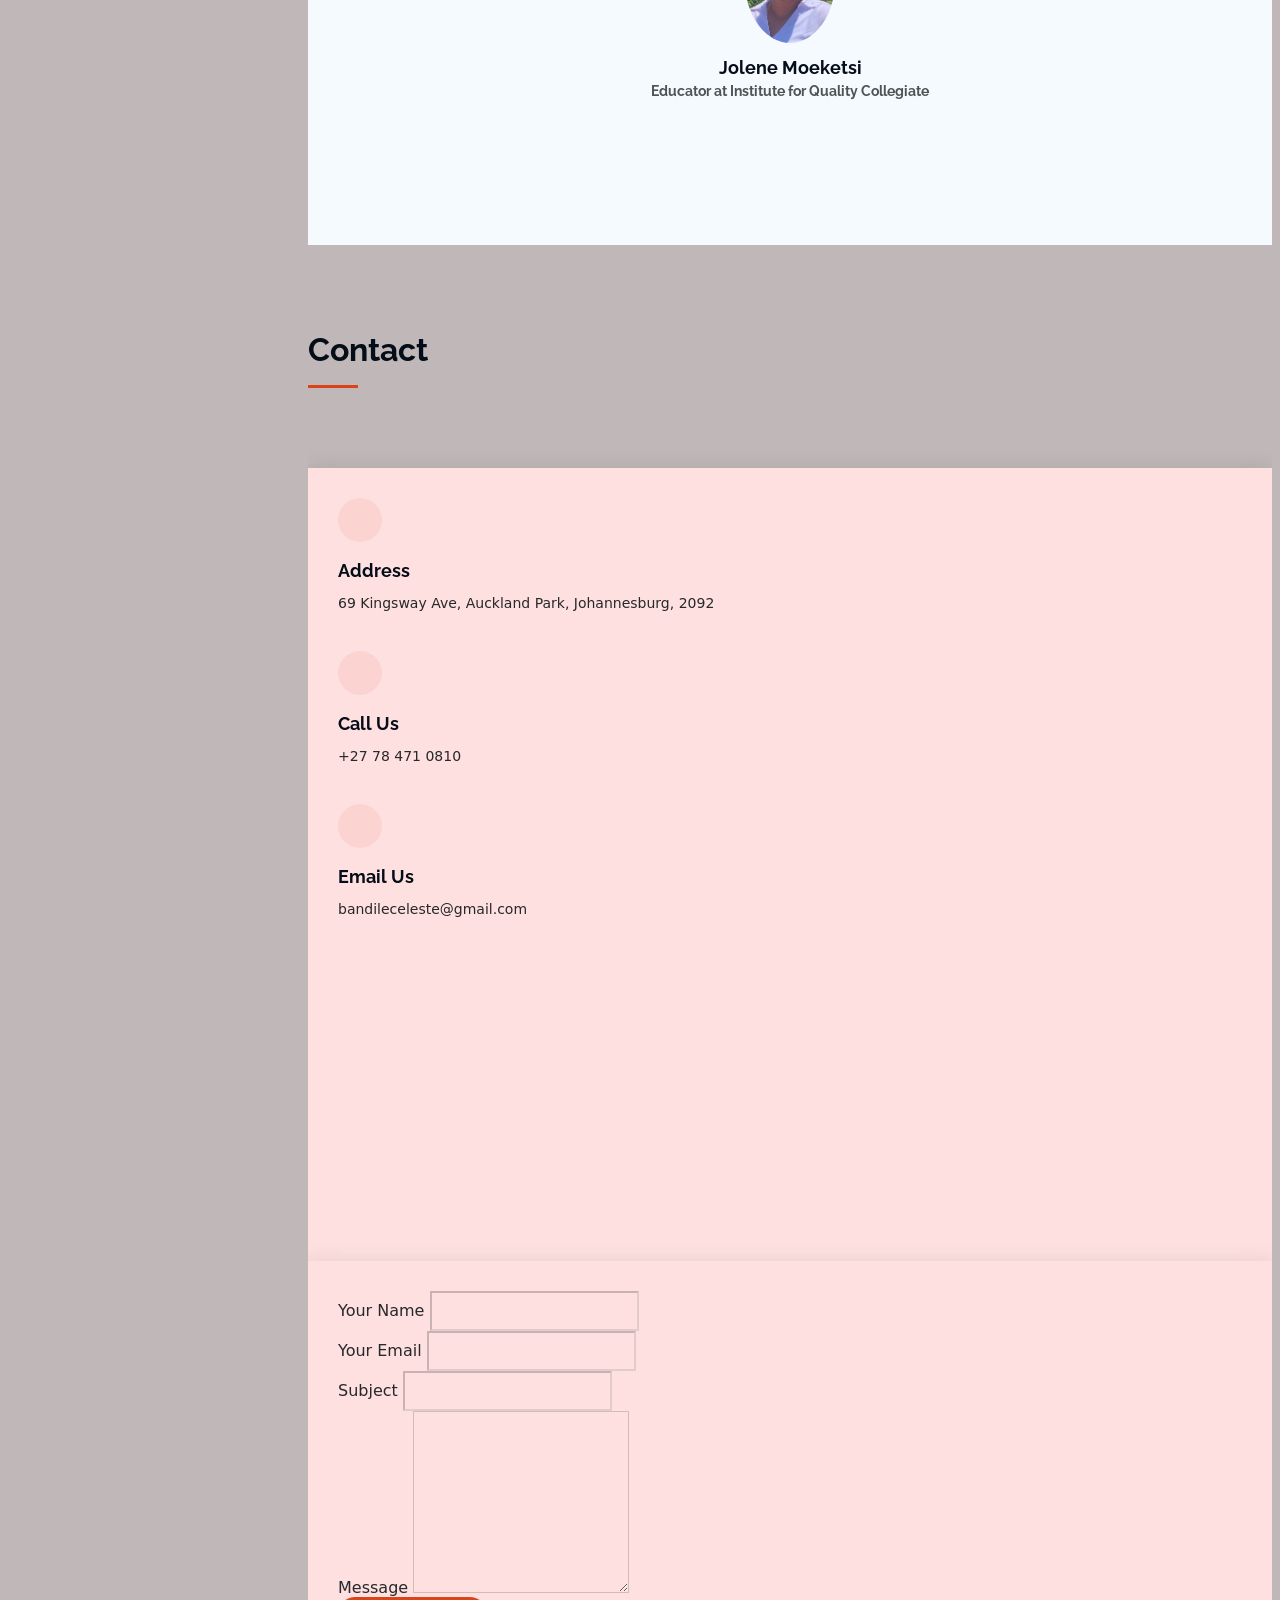
==== commit 6b1fee56: "Add files via upload" ====
--- a/index.html
+++ b/index.html
@@ -1,465 +1,625 @@
-<!DOCTYPE html>
-<html lang="en">
-	<head>
-		<meta charset="UTF-8">
-		<meta name="viewport" content="width=device-width, initial-scale=1.0">
-		<title>Celeste Studio - Full-Stack Digital Partner</title>
-		<link href="https://fonts.googleapis.com/css2?family=Poppins:wght@300;400;600;700&display=swap" rel="stylesheet">
-		<!-- Font Awesome for icons (optional, but good for services/social) -->
-		<link rel="stylesheet" href="https://cdnjs.cloudflare.com/ajax/libs/font-awesome/6.0.0-beta3/css/all.min.css">
-
-		<!-- TAILWIND CSS -->
-		<script src="https://cdn.tailwindcss.com"></script>
-		<style>
-		  /* Prevent Tailwind container conflicts */
-		  .container {
-			max-width: none !important;
-			padding: 0 !important;
-			margin: 0 !important;
-		  }
-		</style>
-
-		<link rel="stylesheet" href="style.css">
-
-	</head>
-	<body>
-		<div class="site-wrapper">
-		  <!-- Navbar -->
-			<header class="navbar">
-			  <div class="nav-container flex justify-between items-center px-6 py-4">
-				<!-- Logo / Title -->
-				<h1 class="text-2xl font-bold text-white tracking-wide">
-				  Celeste <span class="text-blue-500">Studio</span>
-				</h1>
-
-				<!-- Hamburger button (visible on mobile) -->
-				<button id="menu-toggle" class="block md:hidden text-white text-3xl focus:outline-none">
-				  <i class="fas fa-bars"></i>
-				</button>
-
-				<!-- Navigation links -->
-				<nav id="nav-links"
-				  class="hidden md:flex flex-col md:flex-row items-center md:gap-6 absolute md:static left-0 top-[72px] w-full md:w-auto px-6 md:px-0 py-6 md:py-0 bg-[#1a202c] md:bg-transparent shadow-md md:shadow-none transition-all duration-300">
-				  <a href="#hero">Home</a>
-				  <a href="#about">About</a>
-				  <a href="#projects">Projects</a>
-				  <a href="#services">Services</a>
-				  <a href="#tiers">Packages</a>
-				  <a href="#comparison">Compare</a>
-				  <a href="#testimonials">Testimonials</a>
-				  <a href="#contact" class="btn-nav-contact">Contact</a>
-				</nav>
-			  </div>
-			</header>
-
-		  
-		<!-- hero section -->
-		<section id="hero" class="hero-section">
-			<div class="hero-content">
-				<h1>Design, Develop, Deploy & Deliver</h1>
-				<p class="subtitle">Full-Stack Developer | Digital Marketing Strategist | UI/UX & Graphic Designer</p>
-				<div class="hero-buttons">
-					<a href="#projects" class="btn primary-btn">See My Work</a>
-					<a href="#contact" class="btn secondary-btn">Let's Connect</a>
-				</div>
-			</div>
-			<!-- bg image set via CSS -->
-		</section>
-
-		<!-- About Me Section -->
-		<section id="about" class="about-section">
-			<div class="custom-container">
-				<h2 class="section-title">About Me</h2>
-				<div class="about-grid">
-					<div class="about-image">
-						<!-- Placeholder for your stylized illustration/image -->
-						<img src="imgs/celeste.jpg" alt="Picture of Celeste Ndlovu standing in front of Microsoft Logo">
-					</div>
-					<div class="about-text">
-						<p>I am a passionate full-stack developer with a keen eye for design and a strategic mind for digital marketing. My unique blend of technical expertise, creative vision, and marketing acumen allows me to craft comprehensive digital solutions that not only look great but also drive measurable results.</p>
-						<p>From architecting robust back-end systems to designing intuitive user interfaces and executing data-driven marketing campaigns, I bring a holistic approach to every project. I thrive on solving complex problems and transforming ideas into impactful digital experiences.</p>
-						<div class="skills-grid">
-							<h3>My Core Skills:</h3>
-							<ul>
-								<li><i class="fas fa-code"></i> <em>Development:</em> React, Node.js, Java, Python, Databases (SQL/NoSQL), Google Cloud</li>
-								<li><i class="fas fa-chart-line"></i> <em>Digital Marketing:</em> SEO, SEM, Social Media, Content Strategy, Analytics</li>
-								<li><i class="fas fa-paint-brush"></i> <em>Design:</em> UI/UX, Figma, Canva, Branding</li>
-							</ul>
-						</div>
-					</div>
-				</div>
-			</div>
-		</section>
-
-		<!-- Projects Section -->
-		<section id="projects" class="projects-section">
-			<div class="custom-container">
-				<h2 class="section-title">My Projects</h2>
-				<div class="project-filters">
-					<button class="filter-btn active" data-filter="all">All</button>
-					<button class="filter-btn" data-filter="development">Development</button>
-					<button class="filter-btn" data-filter="marketing">Digital Marketing</button>
-					<button class="filter-btn" data-filter="design">Web & Graphic Design</button>
-				</div>
-				<div class="project-grid">
-					<!-- Project 1 -->
-					  <div class="project-card" data-category="development">
-						<img src="https://via.placeholder.com/300x200?text=Ecommerce+Site" alt="Ecommerce Website">
-						<h3>E-commerce Website</h3>
-						<p>Designed and developed an online store with product listings, cart and checkout, and secure payment integration.</p>
-						<a href="project-ecom.html" class="btn-small">View Case Study</a>
-					  </div>
-					  
-					  <!-- Project 2 -->
-					  <div class="project-card" data-category="marketing">
-						<img src="https://via.placeholder.com/300x200?text=SEO+Marketing" alt="SEO Project">
-						<h3>SEO & Local Marketing</h3>
-						<p>Optimized a local business website for search engines and improved Google ranking, leading to more customer enquiries.</p>
-						<a href="project-local.html" class="btn-small">View Case Study</a>
-					  </div>
-					  
-					  <!-- Project 3 -->
-					  <div class="project-card" data-category="design">
-						<img src="https://via.placeholder.com/300x200?text=Brand+Kit" alt="Branding Project">
-						<h3>Brand Identity & Website Design</h3>
-						<p>Created a full brand kit (logo, colors, fonts) and designed a modern, mobile-friendly website for a startup business.</p>
-						<a href="project-branding.html" class="btn-small">View Case Study</a>
-					  </div>
-					  
-					  <!-- Project 4 -->
-					  <div class="project-card" data-category="development">
-						<img src="https://via.placeholder.com/300x200?text=Business+Site" alt="Business Website">
-						<h3>Business Website</h3>
-						<p>Built a professional business website with About, Services, and Contact pages, plus WhatsApp integration for quick communication.</p>
-						<a href="project-local.html" class="btn-small">View Case Study</a>
-					  </div>
-				</div>
-			</div>
-		</section>
-
-		<!-- Services Section -->
-		<section id="services" class="services-section">
-			<div class="custom-container">
-				<h2 class="section-title">What I Offer</h2>
-				<div class="services-grid">
-					<div class="service-item">
-						<i class="fas fa-laptop-code service-icon"></i>
-						<h3>Web Development</h3>
-						<p>Custom web applications, robust APIs, scalable solutions, and secure back-ends using modern frameworks.</p>
-					</div>
-					<div class="service-item">
-						<i class="fas fa-bullhorn service-icon"></i>
-						<h3>Digital Marketing Strategy</h3>
-						<p>SEO audits, targeted SEM campaigns, social media management, and data-driven content strategies.</p>
-					</div>
-					<div class="service-item">
-						<i class="fas fa-drafting-compass service-icon"></i>
-						<h3>UI/UX & Web Design</h3>
-						<p>Intuitive user interfaces, engaging user experiences, and responsive web designs for all devices.</p>
-					</div>
-					<div class="service-item">
-						<i class="fas fa-bezier-curve service-icon"></i>
-						<h3>Graphic Design</h3>
-						<p>Brand identity development, captivating social media graphics, and professional marketing collateral.</p>
-					</div>
-				</div>
-			</div>
-		</section>
-	
-	<!-- Tiers Section -->
-	
-		<section id="tiers" class="tier-section">
-		  <div class="max-w-7xl mx-auto px-6 lg:px-8">
-			<div class="text-center mb-12">
-			  <h2 class="section-title">
-				Website Packages
-			  </h2>
-			  <p class="mt-4 text-lg text-white-600">
-				Choose the plan that matches your business goals. Upgrade anytime.
-			  </p>
-			  <p class="mt-2 text-sm text-white-500">
-				💡 For a more accurate and customized quote, reach out to me directly.
-			  </p>
-			</div>
-
-			<div class="grid grid-cols-1 md:grid-cols-2 lg:grid-cols-3 gap-8">
-			  
-			  <!-- Tier 1 -->	  
-			  <div class="rounded-2xl shadow-lg bg-white p-8 flex flex-col relative hover:scale-105 transition-transform">
-				<h3 class="text-xl font-semibold text-gray-900">Starter Site</h3>
-				<p class="mt-2 text-gray-600">Your digital business card</p>
-				<p class="mt-6 text-3xl font-bold text-gray-900">$100–$200</p>
-				<ul class="mt-6 space-y-3 text-gray-600 flex-grow">
-				  <li>One-page responsive design</li>
-				  <li>About, Services, Contact sections</li>
-				  <li>Smooth animations</li>
-				</ul>
-				<p class="mt-4 text-sm text-gray-500">Perfect for freelancers, local businesses, and portfolios.</p>
-				<a href="#contact" class="mt-6 inline-block bg-blue-600 text-white px-4 py-2 rounded-lg shadow hover:bg-blue-700 text-center">
-				  Get Started
-				</a>
-			  </div>
-
-			  <!-- Tier 2 -->
-			  <div class="rounded-2xl shadow-lg bg-white p-8 flex flex-col border-2 border-blue-600 relative hover:scale-105 transition-transform">
-				  <span class="absolute top-0 right-0 bg-blue-600 text-white text-xs font-semibold px-3 py-1 rounded-bl-lg">
-					Most Popular
-				  </span>
-				<h3 class="text-xl font-semibold text-blue-600">Dynamic Site</h3>
-				<p class="mt-2 text-gray-600">Your automated assistant</p>
-				<p class="mt-6 text-3xl font-bold text-gray-900">$250–$500</p>
-				<ul class="mt-6 space-y-3 text-gray-600 flex-grow">
-				  <li>Everything in Starter</li>
-				  <li>Contact forms + email integration</li>
-				  <li>API integrations (Maps, Booking, Newsletter)</li>
-				  <li>Light database support</li>
-				</ul>
-				<p class="mt-4 text-sm text-gray-500">Great for consultants, startups, and restaurants.</p>
-				<a href="#contact" class="mt-6 inline-block bg-blue-600 text-white px-4 py-2 rounded-lg shadow hover:bg-blue-700 text-center">
-				  Get Started
-				</a>
-			  </div>
-
-			  <!-- Tier 3 -->
-			  <div class="rounded-2xl shadow-lg bg-white p-8 flex flex-col relative hover:scale-105 transition-transform">
-				  <h3 class="text-xl font-semibold text-gray-900">Ecommerce Site</h3>
-				  <p class="mt-2 text-gray-600">Your 24/7 storefront</p>
-				  <p class="mt-6 text-3xl font-bold text-gray-900">$600–$1,000</p>
-				  <ul class="mt-6 space-y-3 text-gray-600 flex-grow">
-					<li>Everything in Dynamic</li>
-					<li>Online shop with categories</li>
-					<li>Cart + checkout system</li>
-					<li>Secure payments (Stripe, PayPal)</li>
-					<li>Optional customer accounts</li>
-				  </ul>
-				  <p class="mt-4 text-sm text-gray-500">Ideal for boutiques, niche stores, and growing brands.</p>
-				  <a href="#contact" class="mt-6 inline-block bg-blue-600 text-white px-4 py-2 rounded-lg shadow hover:bg-blue-700 text-center">
-					Get Started
-				  </a>
-				</div>
-
-
-			<!-- Tier 4 -->
-			  <div class="rounded-2xl shadow-lg bg-white p-8 flex flex-col relative hover:scale-105 transition-transform">
-				<h3 class="text-xl font-semibold text-gray-900">Smart Site</h3>
-				<p class="mt-2 text-gray-600">Your AI-powered sales rep</p>
-				<p class="mt-6 text-3xl font-bold text-gray-900">$1,200+</p>
-				<ul class="mt-6 space-y-3 text-gray-600 flex-grow">
-				  <li>Everything in Ecommerce</li>
-				  <li>AI chatbot integration</li>
-				  <li>Personalized support & recommendations</li>
-				</ul>
-				<p class="mt-4 text-sm text-gray-500">Best for SaaS, retail, and businesses wanting an edge.</p>
-				<a href="#contact" class="mt-6 inline-block bg-blue-600 text-white px-4 py-2 rounded-lg shadow hover:bg-blue-700 text-center">
-				  Get Started
-				</a>
-			  </div>
-
-		  <!-- Tier 5 -->
-				<div class="rounded-2xl shadow-lg bg-white p-8 flex flex-col relative hover:scale-105 transition-transform">
-					<h3 class="text-xl font-semibold text-gray-900">Custom Platform</h3>
-					<p class="mt-2 text-gray-600">Your business, upgraded</p>
-					<p class="mt-6 text-3xl font-bold text-gray-900">Custom Quote</p>
-					<ul class="mt-6 space-y-3 text-gray-600 flex-grow">
-					  <li>Dashboards & CRM integrations</li>
-					  <li>Multi-user roles</li>
-					  <li>Scalable backend systems</li>
-					</ul>
-					<p class="mt-4 text-sm text-gray-500">For startups & businesses needing full platforms.</p>
-					<a href="#contact" class="mt-6 inline-block bg-blue-600 text-white px-4 py-2 rounded-lg shadow hover:bg-blue-700 text-center">
-					  Get Started
-				  </a>
-				</div>
-
-				<!-- Bonus Marketing Add-on -->
-				<div class="rounded-2xl shadow-lg bg-white p-8 flex flex-col relative hover:scale-105 transition-transform">
-				  <h3 class="text-xl font-semibold text-gray-900"> Digital Marketing & Analytics Add-On</h3>
-				  <p class="mt-2 text-gray-600">
-					Drive traffic, rank higher, and increase sales.
-				  </p>
-				  <p class="mt-6 text-3xl font-bold text-gray-900">$50/month</p>
-				  <ul class="mt-6 space-y-3 text-gray-600 flex-grow">
-					  <li>SEO</li>
-					  <li>Google Ads</li>
-					  <li>Meta Ads</li>
-					  <li>Advanced Analytical Tracking</li>
-					</ul>
-				  <p class="mt-2 text-sm text-gray-500">Works best alongside any website package.</p>
-				  <a href="#contact" class="mt-6 inline-block bg-blue-600 text-white px-4 py-2 rounded-lg shadow hover:bg-blue-700 text-center">
-					Add Marketing Package
-				  </a>
-				</div>
-
-			</div>
-		</section>
-		
-		<!-- ADDED SECTION FOR COMPARISON -->
-		 
-		 <section id="comparison" class="mt-20">
-		  <div class="max-w-7xl mx-auto px-6 lg:px-8">
-			<div class="text-center mb-12">
-			  <h2 class="section-title">Compare Packages</h2>
-			  <p class="mt-4 text-lg text-white-600">
-				See exactly what’s included in each plan. All packages come with <strong>FREE domain, hosting, SSL, and a professional email</strong> for 1 year.
-			  </p>
-			</div>
-
-			<div class="overflow-x-auto">
-			  <table class="min-w-full border border-gray-200 text-sm text-white-700">
-				<thead>
-				  <tr class="bg-gray-100 text-gray-900">
-					<th class="p-4 text-left">Features</th>
-					<th class="p-4 text-center">Starter<br><span class="font-semibold text-lg">$100–$200</span></th>
-					<th class="p-4 text-center">Dynamic<br><span class="font-semibold text-lg">$250–$500</span></th>
-					<th class="p-4 text-center">Ecommerce<br><span class="font-semibold text-lg">$600–$1,000</span></th>
-					<th class="p-4 text-center">Smart Site<br><span class="font-semibold text-lg">$1,200+</span></th>
-					<th class="p-4 text-center">Custom<br><span class="font-semibold text-lg">Quote</span></th>
-				  </tr>
-				</thead>
-				<tbody>
-				  <tr class="border-t">
-					<td class="p-4">Responsive Design</td>
-					<td class="p-4 text-center">✔</td>
-					<td class="p-4 text-center">✔</td>
-					<td class="p-4 text-center">✔</td>
-					<td class="p-4 text-center">✔</td>
-					<td class="p-4 text-center">✔</td>
-				  </tr>
-				  <tr class="border-t">
-					<td class="p-4">About / Services / Contact Sections</td>
-					<td class="p-4 text-center">✔</td>
-					<td class="p-4 text-center">✔</td>
-					<td class="p-4 text-center">✔</td>
-					<td class="p-4 text-center">✔</td>
-					<td class="p-4 text-center">✔</td>
-				  </tr>
-				  <tr class="border-t">
-					<td class="p-4">Contact Form + Email Integration</td>
-					<td class="p-4 text-center">❌</td>
-					<td class="p-4 text-center">✔</td>
-					<td class="p-4 text-center">✔</td>
-					<td class="p-4 text-center">✔</td>
-					<td class="p-4 text-center">✔</td>
-				  </tr>
-				  <tr class="border-t">
-					<td class="p-4">API Integration (Maps, Bookings, etc.)</td>
-					<td class="p-4 text-center">❌</td>
-					<td class="p-4 text-center">✔</td>
-					<td class="p-4 text-center">✔</td>
-					<td class="p-4 text-center">✔</td>
-					<td class="p-4 text-center">✔</td>
-				  </tr>
-				  <tr class="border-t">
-					<td class="p-4">E-commerce (Cart + Checkout)</td>
-					<td class="p-4 text-center">❌</td>
-					<td class="p-4 text-center">❌</td>
-					<td class="p-4 text-center">✔</td>
-					<td class="p-4 text-center">✔</td>
-					<td class="p-4 text-center">✔</td>
-				  </tr>
-				  <tr class="border-t">
-					<td class="p-4">Secure Payments (PayNow, EcoCash, PayPal)</td>
-					<td class="p-4 text-center">❌</td>
-					<td class="p-4 text-center">❌</td>
-					<td class="p-4 text-center">✔</td>
-					<td class="p-4 text-center">✔</td>
-					<td class="p-4 text-center">✔</td>
-				  </tr>
-				  <tr class="border-t">
-					<td class="p-4">AI Chatbot & Smart Features</td>
-					<td class="p-4 text-center">❌</td>
-					<td class="p-4 text-center">❌</td>
-					<td class="p-4 text-center">❌</td>
-					<td class="p-4 text-center">✔</td>
-					<td class="p-4 text-center">✔</td>
-				  </tr>
-				  <tr class="border-t">
-					<td class="p-4">Advanced Platforms / CRM</td>
-					<td class="p-4 text-center">❌</td>
-					<td class="p-4 text-center">❌</td>
-					<td class="p-4 text-center">❌</td>
-					<td class="p-4 text-center">❌</td>
-					<td class="p-4 text-center">✔</td>
-				  </tr>
-				</tbody>
-			  </table>
-			</div>
-		  </div>
-		</section>
-		<!-- END OF ADDED SECTION -->
-
-
-			<!-- Testimonials Section -->
-			<section id="testimonials" class="testimonials-section">
-				<div class="custom-container">
-					<h2 class="section-title">What Clients Say</h2>
-					<div class="testimonial-carousel">
-						<!-- Example Testimonial -->
-						<div class="testimonial-item">
-							<p>"Celeste delivered a stunning website and an effective marketing strategy. Her multi-faceted skills was a game-changer for our business."</p>
-							<h4>- Bongani Ndlovu, BC Poultry & Agro Products</h4>
-						</div>
-						<!-- Add more testimonials here -->
-					</div>
-				</div>
-			</section>
-
-			<!-- Contact Section -->
-			<section id="contact" class="contact-section">
-				<div class="custom-container">
-					<h2 class="section-title">Get in Touch</h2>
-					<p class="contact-intro">Have a project in mind or just want to chat? Feel free to reach out!</p>
-					<form class="contact-form">
-						<div class="form-group">
-							<label for="name">Name</label>
-							<input type="text" id="name" name="name" required>
-						</div>
-						<div class="form-group">
-							<label for="email">Email</label>
-							<input type="email" id="email" name="email" required>
-						</div>
-						<div class="form-group">
-							<label for="subject">Subject</label>
-							<input type="text" id="subject" name="subject">
-						</div>
-						<div class="form-group">
-							<label for="message">Message</label>
-							<textarea id="message" name="message" rows="6" required></textarea>
-						</div>
-						<button type="submit" class="btn primary-btn">Send Message</button>
-					</form>
-					<p id="status-message" style="display:none; margin-top:10px;"></p>
-					<div class="social-links">
-					  <a href="https://linkedin.com/in/celeste-ndlovu" target="_blank" aria-label="LinkedIn">
-						<i class="fab fa-linkedin fa-2x"></i>
-					  </a>
-					  <a href="https://github.com/bandileceleste" target="_blank" aria-label="GitHub">
-						<i class="fab fa-github fa-2x"></i>
-					  </a>
-					  <a href="https://www.fiverr.com/s/38gdE2Y" target="_blank" aria-label="Fiverr">
-						<img src="imgs/fiverr.svg" alt="Fiverr" class="fiverr-icon">
-					  </a>
-					</div>
-
-				</div>
-			</section>
-	
-			<!-- BACK TO TOP BUTTON -->
-		  <button id="backToTop" title="Back to top"><i class="fas fa-arrow-up"></i></button>
-
-			<!-- Footer -->
-			<footer class="footer">
-				<div class="custom-container">
-					<p>&copy; 2025 Celeste Studio. All rights reserved.</p>
-					<p class="footer-credit">
-						Designed and developed by <a href="https://www.celestendlovu.com" class="text-white me-3">Celeste Ndlovu</a>
-					</p>
-				</div>
-			</footer>
-
-			<script src="https://cdn.emailjs.com/dist/email.min.js"></script>
-			<script src="script.js"></script>
-		</div>
-	</body>
-</html>
-
+<!DOCTYPE html>
+<html lang="en">
+
+<head>
+  <meta charset="utf-8">
+  <meta content="width=device-width, initial-scale=1.0" name="viewport">
+  <title>Celeste Ndlovu - Full Stack Developer</title>
+  <meta content="" name="description">
+  <meta content="" name="keywords">
+
+  <!-- Fonts -->
+  <link href="https://fonts.googleapis.com" rel="preconnect">
+  <link href="https://fonts.gstatic.com" rel="preconnect" crossorigin>
+  <link href="https://fonts.googleapis.com/css2?family=Roboto:wght@300;400;500;700&family=Poppins:wght@300;400;600;700&family=Raleway:wght@300;400;600;700&display=swap" rel="stylesheet">
+
+  <!-- Vendor CSS Files -->
+  <link href="assets/vendor/bootstrap/css/bootstrap.min.css" rel="stylesheet">
+  <link href="assets/vendor/bootstrap-icons/bootstrap-icons.css" rel="stylesheet">
+  <link href="assets/vendor/aos/aos.css" rel="stylesheet">
+  <link href="assets/vendor/glightbox/css/glightbox.min.css" rel="stylesheet">
+  <link href="assets/vendor/swiper/swiper-bundle.min.css" rel="stylesheet">
+  
+  <!-- Icon for page -->
+  <link rel="icon" href="data:," />
+  <!-- link rel="icon" href="assets/img/my-favicon.png" type="image/png" -->
+
+  <!-- Main CSS File -->
+  <link href="assets/css/main.css" rel="stylesheet">
+</head>
+
+<body class="index-page">
+
+  <header id="header" class="header dark-background d-flex flex-column">
+    <i class="header-toggle d-xl-none bi bi-list"></i>
+
+    <div class="profile-img">
+      <img src="assets/img/celeste-no-bg.jpg" alt="Profile picture" class="img-fluid rounded-circle">
+    </div>
+
+    <a href="index.html" class="logo d-flex align-items-center justify-content-center">
+      <h1 class="sitename text-center">Bandile Celeste Ndlovu</h1>
+    </a>
+
+
+    <div class="social-links text-center">
+      <a href="https://github.com/bandileceleste/bandileceleste" class="github"><i class="bi bi-github"></i></a>
+      <a href="https://discord.com" class="discord"><i class="bi bi-discord"></i></a>
+      <a href="https://www.youtube.com/@baandile" class="youtube"><i class="bi bi-youtube"></i></a>
+      <a href="https://www.linkedin.com/in/celeste-ndlovu" class="linkedin"><i class="bi bi-linkedin"></i></a>
+    </div>
+
+    <nav id="navmenu" class="navmenu">
+      <ul>
+        <li><a href="#hero" class="active"><i class="bi bi-house navicon"></i>Home</a></li>
+        <li><a href="#about"><i class="bi bi-person navicon"></i>About</a></li>
+        <li><a href="#resume"><i class="bi bi-file-earmark-text navicon"></i>Resume</a></li>
+        <li><a href="#portfolio"><i class="bi bi-images navicon"></i>Projects</a></li>
+        <li><a href="#contact"><i class="bi bi-envelope navicon"></i>Contact</a></li>
+      </ul>
+    </nav>
+  </header>
+
+  <main class="main">
+    <!-- Hero Section -->
+    <section id="hero" class="hero section dark-background">
+
+      <img src="assets/img/celeste-image.jpg" alt="" data-aos="fade-in" class="">
+
+      <div class="container" data-aos="fade-up" data-aos-delay="100">
+        <h2>Bandile Celeste Ndlovu</h2>
+        <p><span class="typed" data-typed-items="Software Developer, Frontend Developer, AI Trainer and Enthusiast">Designer</span><span class="typed-cursor typed-cursor--blink" aria-hidden="true"></span><span class="typed-cursor typed-cursor--blink" aria-hidden="true"></span></p>
+      </div>
+
+    </section><!-- /Hero Section -->
+
+    <!-- About Section -->
+    <section id="about" class="about section">
+
+      <!-- Section Title -->
+      <div class="container section-title" data-aos="fade-up">
+        <h2>About</h2>
+        <p>I’m a tech enthusiast who enjoys turning ideas into real, functional solutions through software development, web development, and AI. I’m currently pursuing a BSc in Computer Science and Informatics at the University of Johannesburg, where I’ve been fortunate to rank in the Top 1% of my class and be recognized as the Overall First-Year Top Achiever (ACSSE) in 2024.
+
+          For me, coding isn’t just about writing lines of logic; it’s about solving real-world problems and creating systems that make a difference. Whether it’s building dynamic web applications, crafting efficient software, or diving into AI innovations, I’m always excited to explore how technology can push boundaries and drive innovation.
+          
+          Currently, I’m a Python Junior Developer at GRIT Lab Africa, where I get to work on writing, testing, and maintaining code that contributes to AI-driven projects. Beyond that, I enjoy mentoring and tutoring, sharing my knowledge with others, and continuously expanding my own skillset.
+          
+          I’m always open to new opportunities, collaborations, and discussions about the future of AI, software engineering, and emerging tech. Let’s connect and build something groundbreaking.</p>
+      </div><!-- End Section Title -->
+
+      <div class="container" data-aos="fade-up" data-aos-delay="100">
+
+        <div class="row gy-4 justify-content-center">
+          <div class="col-lg-4">
+            <img src="assets/img/celeste-image.jpg" class="img-fluid" alt="">
+          </div>
+          <div class="col-lg-8 content">
+            <h2>Software Developer | Web Developer | AI Trainer</h2>
+            <p><i>Bibliographical Details</i></p>
+            <div class="row">
+              <div class="col-lg-6">
+                <ul>
+                  <li><i class="bi bi-chevron-right"></i> <strong>Website:</strong> <span>www.bandileceleste.org</span></li>
+                  <li><i class="bi bi-chevron-right"></i> <strong>Phone:</strong> <span>+27 78 471 0810</span></li>
+                  <li><i class="bi bi-chevron-right"></i> <strong>City:</strong> <span>Johannesburg, ZA</span></li>
+                </ul>
+              </div>
+              <div class="col-lg-6">
+                <ul>
+                  <li><i class="bi bi-chevron-right"></i> <strong>Highest Degree:</strong> <span>Bachelors</span></li>
+                  <li><i class="bi bi-chevron-right"></i> <strong>Email:</strong> <span>bandileceleste@gmail.com</span></li>
+                  <li><i class="bi bi-chevron-right"></i> <strong>Work Status:</strong> <span>Open to Work</span></li>
+                </ul>
+              </div>
+            </div>
+          </div>
+        </div>
+
+      </div>
+
+    </section><!-- /About Section -->
+
+    <!-- Stats Section -->
+    <section id="stats" class="stats section">
+
+      <div class="container" data-aos="fade-up" data-aos-delay="100">
+
+        <div class="row gy-4">
+
+          <div class="col-lg-3 col-md-6">
+            <div class="stats-item">
+              <i class="bi bi-journal-richtext"></i>
+              <span data-purecounter-start="0" data-purecounter-end="21" data-purecounter-duration="1" class="purecounter"></span>
+              <p><strong>Projects</strong> <span> - Work & University</span></p>
+            </div>
+          </div><!-- End Stats Item -->
+
+          <div class="col-lg-3 col-md-6">
+            <div class="stats-item">
+              <i class="bi bi-headset"></i>
+              <span data-purecounter-start="0" data-purecounter-end="25" data-purecounter-duration="1" class="purecounter"></span>
+              <p><strong>Hours Of Support</strong> <span> - Tutorship and Mentorship</span></p>
+            </div>
+          </div><!-- End Stats Item -->
+
+          <div class="col-lg-3 col-md-6">
+            <div class="stats-item">
+              <i class="bi bi-people"></i>
+              <span data-purecounter-start="0" data-purecounter-end="32" data-purecounter-duration="1" class="purecounter"></span>
+              <p><strong>Collaborations</strong> <span> - Github</span></p>
+            </div>
+          </div><!-- End Stats Item -->
+
+        </div>
+
+      </div>
+
+    </section><!-- /Stats Section -->
+
+    <!-- Skills Section -->
+    <section id="skills" class="skills section light-background">
+
+      <!-- Section Title -->
+      <div class="container section-title" data-aos="fade-up">
+        <h2>Skills</h2>
+        <p>These are the following skillsets I have built over my career in the tech industry: </p>
+      </div><!-- End Section Title -->
+
+      <div class="container" data-aos="fade-up" data-aos-delay="100">
+
+        <div class="row skills-content skills-animation">
+
+          <div class="col-lg-6">
+
+            <div class="progress">
+              <span class="skill"><span>Python</span> <i class="val">80%</i></span>
+              <div class="progress-bar-wrap">
+                <div class="progress-bar" role="progressbar" aria-valuenow="80" aria-valuemin="0" aria-valuemax="100"></div>
+              </div>
+            </div><!-- End Skills Item -->
+
+            <div class="progress">
+              <span class="skill"><span>C/C++/C#</span> <i class="val">90%</i></span>
+              <div class="progress-bar-wrap">
+                <div class="progress-bar" role="progressbar" aria-valuenow="90" aria-valuemin="0" aria-valuemax="100"></div>
+              </div>
+            </div><!-- End Skills Item -->
+
+            <div class="progress">
+              <span class="skill"><span>Java</span> <i class="val">90%</i></span>
+              <div class="progress-bar-wrap">
+                <div class="progress-bar" role="progressbar" aria-valuenow="90" aria-valuemin="0" aria-valuemax="100"></div>
+              </div>
+            </div>
+
+            <div class="progress">
+              <span class="skill"><span>VB .Net Framework</span> <i class="val">90%</i></span>
+              <div class="progress-bar-wrap">
+                <div class="progress-bar" role="progressbar" aria-valuenow="90" aria-valuemin="0" aria-valuemax="100"></div>
+              </div>
+            </div><!-- End Skills Item -->
+
+          </div>
+
+          <div class="col-lg-6">
+
+            <div class="progress">
+              <span class="skill"><span>HTML</span> <i class="val">100%</i></span>
+              <div class="progress-bar-wrap">
+                <div class="progress-bar" role="progressbar" aria-valuenow="100" aria-valuemin="0" aria-valuemax="100"></div>
+              </div>
+            </div><!-- End Skills Item -->
+
+            <div class="progress">
+              <span class="skill"><span>CSS</span> <i class="val">90%</i></span>
+              <div class="progress-bar-wrap">
+                <div class="progress-bar" role="progressbar" aria-valuenow="90" aria-valuemin="0" aria-valuemax="100"></div>
+              </div>
+            </div><!-- End Skills Item -->
+
+            <div class="progress">
+              <span class="skill"><span>Bootstrap</span> <i class="val">80%</i></span>
+              <div class="progress-bar-wrap">
+                <div class="progress-bar" role="progressbar" aria-valuenow="80" aria-valuemin="0" aria-valuemax="100"></div>
+              </div>
+            </div><!-- End Skills Item -->
+
+            <div class="progress">
+              <span class="skill"><span>Javascript</span> <i class="val">55%</i></span>
+              <div class="progress-bar-wrap">
+                <div class="progress-bar" role="progressbar" aria-valuenow="55" aria-valuemin="0" aria-valuemax="100"></div>
+              </div>
+            </div><!-- End Skills Item -->
+
+          </div>
+
+        </div>
+
+      </div>
+
+    </section><!-- /Skills Section -->
+
+    <!-- Resume Section -->
+    <section id="resume" class="resume section">
+
+      <!-- Section Title -->
+      <div class="container section-title" data-aos="fade-up">
+        <h2>Resume</h2>
+      </div><!-- End Section Title -->
+
+      <div class="container">
+
+        <div class="row">
+
+          <div class="col-lg-6" data-aos="fade-up" data-aos-delay="100">
+            <h3 class="resume-title">Summary</h3>
+
+            <div class="resume-item pb-0">
+              <h4>Bandile Celeste Ndlovu</h4>
+              <p><em>Innovative and deadline-driven Graphic Designer with 3+ years of experience designing and developing user-centered digital/print marketing material from initial concept to final, polished deliverable.</em></p>
+              <ul>
+                <li>Johannesburg, 1709, South Africa</li>
+                <li>+27784710810</li>
+                <li>bandileceleste@gmail.com</li>
+              </ul>
+            </div><!-- Edn Resume Item -->
+
+            <h3 class="resume-title">Education</h3>
+            <div class="resume-item">
+              <h4>BSc in Computer Science and Informatics</h4>
+              <h5>2024 - 2026</h5>
+              <p><em>University of Johannesburg, South Africa</em></p>
+              <p>Grade Average: <i>89.5%</i> <br></p>
+              <ul>
+                <li>Academic Top 1% 2024</li>
+                <li>2024 Overall First Year Top Achiever (ACSSE)</li>
+                <li>2024 Top Achiever for Informatics 1</li>
+                <li>Member of UJenius Club</li>
+                <li>Community Engagement Volunteer 2024</li>
+              </ul>
+            </div><!-- Edn Resume Item -->
+
+            <div class="resume-item">
+              <h4>National Senior Certificate</h4>
+              <h5>2021 - 2022</h5>
+              <p><em>Institute for Quality Collegiate, South Africa</em></p>
+              <p>Grade Average: <i>86%</i></p>
+              <ul>
+                <li>Top Matric Student 2022</li>
+                <li>Head Treasurer for Representative Council of Learners Society</li>
+                <li>Senior Prefect</li>
+                <li>1st Team Basketball, Netball, Volleyball</li>
+              </ul>
+            </div><!-- Edn Resume Item -->
+          </div>
+
+          <div class="col-lg-6" data-aos="fade-up" data-aos-delay="200">
+            <h3 class="resume-title">Professional Experience</h3>
+            <div class="resume-item">
+              <h4>Junior Software Developer</h4>
+              <h5>Aug 2024 - Present</h5>
+              <p><em>Johannesburg Business School, Johannesburg, ZA </em></p>
+              <p>My core responsibilities include writing, testing and maintaining python code under the guidance of the GRIT Lab Africa Innovation Team.</p>
+            </div><!-- Edn Resume Item -->
+
+            <div class="resume-item">
+              <h4>AI Writing Evaluator &amp; Trainor</h4>
+              <h5>Jan 2025 - Present</h5>
+              <p><em>Outlier - Contract</em></p>
+              <p>Currently tutoring high school students from grade 10 to grade 12 the following subjects: Mathematics, Computer Applications Technology, English, Life Sciences</p>
+            </div><!-- Edn Resume Item -->
+
+            <div class="resume-item">
+              <h4>Private Tutor</h4>
+              <h5>Jan 2023 - Present</h5>
+              <p><em>Self-employed</em></p>
+              <p>Currently tutoring high school students from grade 10 to grade 12 the following subjects: Mathematics, Computer Applications Technology, English, Life Sciences</p>
+            </div><!-- Edn Resume Item -->
+
+          </div>
+
+        </div>
+
+      </div>
+
+    </section><!-- /Resume Section -->
+
+    <!-- Portfolio Section -->
+    <section id="portfolio" class="portfolio section light-background">
+
+      <!-- Section Title -->
+      <div class="container section-title" data-aos="fade-up">
+        <h2>Projects</h2>
+        <p>The following is a list of projects I have worked on either individually or through collaborations, on a university, work, national and international level.</p>
+      </div><!-- End Section Title -->
+
+      <div class="container">
+
+        <div class="isotope-layout" data-default-filter="*" data-layout="masonry" data-sort="original-order">
+
+          <ul class="portfolio-filters isotope-filters" data-aos="fade-up" data-aos-delay="100">
+            <li data-filter="*" class="filter-active">All</li>
+            <li data-filter=".filter-app">University</li>
+            <li data-filter=".filter-product">Work</li>
+            <li data-filter=".filter-branding">Government</li>
+            <li data-filter=".filter-books">International</li>
+          </ul><!-- End Portfolio Filters -->
+
+          <div class="row gy-4 isotope-container" data-aos="fade-up" data-aos-delay="200">
+
+            <div class="col-lg-4 col-md-6 portfolio-item isotope-item filter-app">
+              <div class="portfolio-content h-100">
+                <img src="assets/img/portfolio/app-1.jpg" class="img-fluid" alt="">
+                <div class="portfolio-info">
+                  <h4>Weather Mobile App</h4>
+                  <p>This is a weather mobile application I developed using Flutter and MongoDB </p>
+                  <a href="assets/img/portfolio/app-1.jpg" title="Weather Mobile App" data-gallery="portfolio-gallery-app" class="glightbox preview-link"><i class="bi bi-zoom-in"></i></a>
+                  <a href="portfolio-details.html" title="More Details" class="details-link"><i class="bi bi-link-45deg"></i></a>
+                </div>
+              </div>
+            </div><!-- End Portfolio Item -->
+
+            <div class="col-lg-4 col-md-6 portfolio-item isotope-item filter-product">
+              <div class="portfolio-content h-100">
+                <img src="assets/img/portfolio/product-1.jpg" class="img-fluid" alt="">
+                <div class="portfolio-info">
+                  <h4>Clock App</h4>
+                  <p>Clock App designed for mobile and PC, use on Android and iOS</p>
+                  <a href="assets/img/portfolio/product-1.jpg" title="Product 1" data-gallery="portfolio-gallery-product" class="glightbox preview-link"><i class="bi bi-zoom-in"></i></a>
+                  <a href="portfolio-details.html" title="More Details" class="details-link"><i class="bi bi-link-45deg"></i></a>
+                </div>
+              </div>
+            </div><!-- End Portfolio Item -->
+
+            <div class="col-lg-4 col-md-6 portfolio-item isotope-item filter-branding">
+              <div class="portfolio-content h-100">
+                <img src="assets/img/chatbot.png" class="img-fluid" alt="">
+                <div class="portfolio-info">
+                  <h4>Chatbot</h4>
+                  <p>Chatbot imbedded in the Absa Banking App</p>
+                  <a href="assets/img/portfolio/branding-1.jpg" title="Branding 1" data-gallery="portfolio-gallery-branding" class="glightbox preview-link"><i class="bi bi-zoom-in"></i></a>
+                  <a href="portfolio-details.html" title="More Details" class="details-link"><i class="bi bi-link-45deg"></i></a>
+                </div>
+              </div>
+            </div><!-- End Portfolio Item -->
+
+            <div class="col-lg-4 col-md-6 portfolio-item isotope-item filter-books">
+              <div class="portfolio-content h-100">
+                <img src="assets/img/calculator.jpg" class="img-fluid" alt="">
+                <div class="portfolio-info">
+                  <h4>Calculator App</h4>
+                  <p>Calculator App</p>
+                  <a href="assets/img/portfolio/books-1.jpg" title="Branding 1" data-gallery="portfolio-gallery-book" class="glightbox preview-link"><i class="bi bi-zoom-in"></i></a>
+                  <a href="portfolio-details.html" title="More Details" class="details-link"><i class="bi bi-link-45deg"></i></a>
+                </div>
+              </div>
+            </div><!-- End Portfolio Item -->
+
+            <div class="col-lg-4 col-md-6 portfolio-item isotope-item filter-app">
+              <div class="portfolio-content h-100">
+                <img src="assets/img/portfolio/app-2.jpg" class="img-fluid" alt="">
+                <div class="portfolio-info">
+                  <h4>Banking App</h4>
+                  <p>Wallet App that stores banking cards and uses NFC for easier payments.</p>
+                  <a href="assets/img/portfolio/app-2.jpg" title="App 2" data-gallery="portfolio-gallery-app" class="glightbox preview-link"><i class="bi bi-zoom-in"></i></a>
+                  <a href="portfolio-details.html" title="More Details" class="details-link"><i class="bi bi-link-45deg"></i></a>
+                </div>
+              </div>
+            </div><!-- End Portfolio Item -->
+
+          </div><!-- End Portfolio Container -->
+
+        </div>
+
+      </div>
+
+    </section><!-- /Portfolio Section -->
+
+    <!-- Testimonials Section -->
+    <section id="testimonials" class="testimonials section light-background">
+
+      <!-- Section Title -->
+      <div class="container section-title" data-aos="fade-up">
+        <h2>Testimonials</h2>
+      </div><!-- End Section Title -->
+
+      <div class="container" data-aos="fade-up" data-aos-delay="100">
+
+        <div class="swiper init-swiper">
+          <script type="application/json" class="swiper-config">
+            {
+              "loop": true,
+              "speed": 600,
+              "autoplay": {
+                "delay": 5000
+              },
+              "slidesPerView": "auto",
+              "pagination": {
+                "el": ".swiper-pagination",
+                "type": "bullets",
+                "clickable": true
+              },
+              "breakpoints": {
+                "320": {
+                  "slidesPerView": 1,
+                  "spaceBetween": 40
+                },
+                "1200": {
+                  "slidesPerView": 3,
+                  "spaceBetween": 1
+                }
+              }
+            }
+          </script>
+          <div class="swiper-wrapper">
+
+            <div class="swiper-slide">
+              <div class="testimonial-item">
+                <p>
+                  <i class="bi bi-quote quote-icon-left"></i>
+                  <span>Celeste is one of my best prodiges in the group. She shows exceptional talent in web development and software development, with a creative approach to modern-world problems. Having her on your team is a must.</span>
+                  <i class="bi bi-quote quote-icon-right"></i>
+                </p>
+                <img src="assets/img/testimonials/prof-jide.png" class="testimonial-img" alt="">
+                <h3>Prof Abejide Ade-Ibijola</h3>
+                <h4>Professor at Johannesburg Business School</h4>
+              </div>
+            </div><!-- End testimonial item -->
+
+            <div class="swiper-slide">
+              <div class="testimonial-item">
+                <p>
+                  <i class="bi bi-quote quote-icon-left"></i>
+                  <span>It is a great pleasure to work with the likes of Celeste. She is a vibrant, dedicated and sharp young lady. </span>
+                  <i class="bi bi-quote quote-icon-right"></i>
+                </p>
+                <img src="assets/img/testimonials/siziba.jpg" class="testimonial-img" alt="">
+                <h3>Caroline Siziba</h3>
+                <h4>Headmistress at Institute for Quality Collegiate</h4>
+              </div>
+            </div><!-- End testimonial item -->
+
+            <div class="swiper-slide">
+              <div class="testimonial-item">
+                <p>
+                  <i class="bi bi-quote quote-icon-left"></i>
+                  <span>Celeste is a hardworking individual and she is such a pleasure to teach and joy to work with.</span>
+                  <i class="bi bi-quote quote-icon-right"></i>
+                </p>
+                <img src="assets/img/jolene.jpg" class="testimonial-img" alt="">
+                <h3>Jolene Moeketsi</h3>
+                <h4>Educator at Institute for Quality Collegiate</h4>
+              </div>
+            </div><!-- End testimonial item -->
+
+          </div>
+          <div class="swiper-pagination"></div>
+        </div>
+
+      </div>
+
+    </section><!-- /Testimonials Section -->
+
+    <!-- Contact Section -->
+    <section id="contact" class="contact section">
+
+      <!-- Section Title -->
+      <div class="container section-title" data-aos="fade-up">
+        <h2>Contact</h2>
+      </div><!-- End Section Title -->
+
+      <div class="container" data-aos="fade-up" data-aos-delay="100">
+
+        <div class="row gy-4">
+
+          <div class="col-lg-5">
+
+            <div class="info-wrap">
+              <div class="info-item d-flex" data-aos="fade-up" data-aos-delay="200">
+                <i class="bi bi-geo-alt flex-shrink-0"></i>
+                <div>
+                  <h3>Address</h3>
+                  <p>69 Kingsway Ave, Auckland Park, Johannesburg, 2092</p>
+                </div>
+              </div><!-- End Info Item -->
+
+              <div class="info-item d-flex" data-aos="fade-up" data-aos-delay="300">
+                <i class="bi bi-telephone flex-shrink-0"></i>
+                <div>
+                  <h3>Call Us</h3>
+                  <p>+27 78 471 0810</p>
+                </div>
+              </div><!-- End Info Item -->
+
+              <div class="info-item d-flex" data-aos="fade-up" data-aos-delay="400">
+                <i class="bi bi-envelope flex-shrink-0"></i>
+                <div>
+                  <h3>Email Us</h3>
+                  <p>bandileceleste@gmail.com</p>
+                </div>
+              </div><!-- End Info Item -->
+
+              <iframe src="https://www.google.com/maps/embed?pb=!1m18!1m12!1m3!1d3580.407890268414!2d28.005648275414565!3d-26.183406477089477!2m3!1f0!2f0!3f0!3m2!1i1024!2i768!4f13.1!3m3!1m2!1s0x1e950bf554663c5f%3A0xe10c2afa14a18834!2sJohannesburg%20Business%20School!5e0!3m2!1sen!2sza!4v1738666403762!5m2!1sen!2sza" frameborder="0" style="border:0; width: 100%; height: 270px;" allowfullscreen="" loading="lazy" referrerpolicy="no-referrer-when-downgrade"></iframe>
+            </div>
+          </div>
+
+          <div class="col-lg-7">
+            <form action="forms/contact.php" method="post" class="php-email-form" data-aos="fade-up" data-aos-delay="200">
+              <div class="row gy-4">
+
+                <div class="col-md-6">
+                  <label for="name-field" class="pb-2">Your Name</label>
+                  <input type="text" name="name" id="name-field" class="form-control" required="">
+                </div>
+
+                <div class="col-md-6">
+                  <label for="email-field" class="pb-2">Your Email</label>
+                  <input type="email" class="form-control" name="email" id="email-field" required="">
+                </div>
+
+                <div class="col-md-12">
+                  <label for="subject-field" class="pb-2">Subject</label>
+                  <input type="text" class="form-control" name="subject" id="subject-field" required="">
+                </div>
+
+                <div class="col-md-12">
+                  <label for="message-field" class="pb-2">Message</label>
+                  <textarea class="form-control" name="message" rows="10" id="message-field" required=""></textarea>
+                </div>
+
+                <div class="col-md-12 text-center">
+                  <div class="loading">Loading</div>
+                  <div class="error-message"></div>
+                  <div class="sent-message">Your message has been sent. Thank you!</div>
+
+                  <button type="submit">Send Message</button>
+                </div>
+
+              </div>
+            </form>
+          </div><!-- End Contact Form -->
+
+        </div>
+
+      </div>
+
+    </section><!-- /Contact Section -->
+	
+  </main>
+
+  <footer id="footer" class="footer position-relative light-background">
+    <div class="container text-center">
+      <p>© <span id="year"></span> <strong class="px-1">Celeste Ndlovu</strong>. All Rights Reserved</p>
+    </div>
+  </footer>
+
+  <!-- Scroll Top -->
+  <a href="#" id="scroll-top" class="scroll-top d-flex align-items-center justify-content-center">
+    <i class="bi bi-arrow-up-short"></i>
+  </a>
+
+  <!-- Preloader -->
+  <div id="preloader"></div>
+
+  <!-- Vendor JS Files -->
+  <script src="assets/vendor/bootstrap/js/bootstrap.bundle.min.js"></script>
+  <script src="assets/vendor/php-email-form/validate.js"></script>
+  <script src="assets/vendor/aos/aos.js"></script>
+  <script src="assets/vendor/typed.js/typed.umd.js"></script>
+  <script src="assets/vendor/purecounter/purecounter_vanilla.js"></script>
+  <script src="assets/vendor/waypoints/noframework.waypoints.js"></script>
+  <script src="assets/vendor/glightbox/js/glightbox.min.js"></script>
+  <script src="assets/vendor/imagesloaded/imagesloaded.pkgd.min.js"></script>
+  <script src="assets/vendor/isotope-layout/isotope.pkgd.min.js"></script>
+  <script src="assets/vendor/swiper/swiper-bundle.min.js"></script>
+
+  <!-- Main JS File -->
+  <script src="assets/js/main.js"></script>
+  <script>
+    // Auto-update footer year
+    document.getElementById("year").textContent = new Date().getFullYear();
+  </script>
+</body>
+
+</html>
--- a/assets/css/main.css
+++ b/assets/css/main.css
@@ -0,0 +1,1265 @@
+/**
+* Author: Bandile Celeste Ndlovu
+* Website: https://celestendlovu.com
+* Updated: Sep 27 2025
+* Notes: Custom portfolio styling based on Bootstrap v5.3.3
+*/
+
+/*--------------------------------------------------------------
+# Font & Color Variables
+--------------------------------------------------------------*/
+:root {
+  --default-font: "Lato", system-ui, -apple-system, "Segoe UI", Roboto, "Helvetica Neue", Arial, "Noto Sans", "Liberation Sans", sans-serif, "Apple Color Emoji", "Segoe UI Emoji", "Segoe UI Symbol", "Noto Color Emoji";
+  --heading-font: "Raleway", sans-serif;
+  --nav-font: "Poppins", sans-serif;
+}
+
+/* Global Colors - The following color variables are used throughout the website. Updating them here will change the color scheme of the entire website */
+:root { 
+  --background-color: #c0b8b8; /* Background color for the entire website, including individual sections */
+  --default-color: #272829; /* Default color used for the majority of the text content across the entire website */
+  --heading-color: #050d18; /* Color for headings, subheadings and title throughout the website */
+  --accent-color: #db4319; /* Accent color that represents your brand on the website. It's used for buttons, links, and other elements that need to stand out */
+  --surface-color: #fee0e0; /* The surface color is used as a background of boxed elements within sections, such as cards, icon boxes, or other elements that require a visual separation from the global background. */
+  --contrast-color: #ffffff; /* Contrast color for text, ensuring readability against backgrounds of accent, heading, or default colors. */
+}
+
+/* Nav Menu Colors - The following color variables are used specifically for the navigation menu. They are separate from the global colors to allow for more customization options */
+:root {
+  --nav-color: #a8a9b4;  /* The default color of the main navmenu links */
+  --nav-hover-color: #ffffff; /* Applied to main navmenu links when they are hovered over or active */
+  --nav-mobile-background-color: #040b14; /* Used as the background color for mobile navigation menu */
+  --nav-dropdown-background-color: #040b14; /* Used as the background color for dropdown items that appear when hovering over primary navigation items */
+  --nav-dropdown-color: #a8a9b4; /* Used for navigation links of the dropdown items in the navigation menu. */
+  --nav-dropdown-hover-color: #ffffff; /* Similar to --nav-hover-color, this color is applied to dropdown navigation links when they are hovered over. */
+}
+
+/* Color Presets - These classes override global colors when applied to any section or element, providing reuse of the sam color scheme. */
+
+.light-background {
+  --background-color: #f4fafd;
+  --surface-color: #ffffff;
+}
+
+.dark-background {
+  --background-color: #040b14;
+  --default-color: #ffffff;
+  --heading-color: #ffffff;
+  --surface-color: #151f2b;
+  --contrast-color: #ffffff;
+}
+
+/* Smooth scroll */
+:root {
+  scroll-behavior: smooth;
+}
+
+/*--------------------------------------------------------------
+# General Styling & Shared Classes
+--------------------------------------------------------------*/
+body {
+  color: var(--default-color);
+  background-color: var(--background-color);
+  font-family: var(--default-font);
+}
+
+a {
+  color: var(--accent-color);
+  text-decoration: none;
+  transition: 0.3s;
+}
+
+a:hover {
+  color: color-mix(in srgb, var(--accent-color), transparent 25%);
+  text-decoration: none;
+}
+
+h1,
+h2,
+h3,
+h4,
+h5,
+h6 {
+  color: var(--heading-color);
+  font-family: var(--heading-font);
+}
+
+/* PHP Email Form Messages
+------------------------------*/
+.php-email-form .error-message {
+  display: none;
+  background: #df1529;
+  color: #ffffff;
+  text-align: left;
+  padding: 15px;
+  margin-bottom: 24px;
+  font-weight: 600;
+}
+
+.php-email-form .sent-message {
+  display: none;
+  color: #ffffff;
+  background: #059652;
+  text-align: center;
+  padding: 15px;
+  margin-bottom: 24px;
+  font-weight: 600;
+}
+
+.php-email-form .loading {
+  display: none;
+  background: var(--surface-color);
+  text-align: center;
+  padding: 15px;
+  margin-bottom: 24px;
+}
+
+.php-email-form .loading:before {
+  content: "";
+  display: inline-block;
+  border-radius: 50%;
+  width: 24px;
+  height: 24px;
+  margin: 0 10px -6px 0;
+  border: 3px solid var(--accent-color);
+  border-top-color: var(--surface-color);
+  animation: php-email-form-loading 1s linear infinite;
+}
+
+@keyframes php-email-form-loading {
+  0% {
+    transform: rotate(0deg);
+  }
+
+  100% {
+    transform: rotate(360deg);
+  }
+}
+
+/*--------------------------------------------------------------
+# Global Header
+--------------------------------------------------------------*/
+.header {
+  color: var(--default-color);
+  background-color: var(--background-color);
+  position: fixed;
+  top: 0;
+  left: 0;
+  bottom: 0;
+  padding: 0 15px;
+  width: 300px;
+  transition: all ease-in-out 0.3s;
+  overflow-y: auto;
+  z-index: 997;
+  border-right: 1px solid color-mix(in srgb, var(--default-color), transparent 90%);
+}
+
+.header .profile-img img {
+  margin: 15px auto;
+  display: block;
+  width: 120px;
+  border: 8px solid color-mix(in srgb, var(--default-color), transparent 85%);
+}
+
+.header .logo {
+  line-height: 1;
+  margin-bottom: 15px;
+}
+
+.header .logo img {
+  max-height: 32px;
+  margin-right: 8px;
+}
+
+.header .logo h1 {
+  font-size: 24px;
+  margin: 0;
+  font-weight: 700;
+  color: var(--heading-color);
+}
+
+.header .social-links {
+  margin: 0 0 20px 0;
+}
+
+.header .social-links a {
+  font-size: 16px;
+  display: inline-flex;
+  align-items: center;
+  justify-content: center;
+  background: color-mix(in srgb, var(--default-color), transparent 90%);
+  color: var(--default-color);
+  margin: 0 2px;
+  border-radius: 50%;
+  text-align: center;
+  width: 40px;
+  height: 40px;
+  transition: 0.3s;
+}
+
+.header .social-links a:hover {
+  color: var(--contrast-color);
+  background: var(--accent-color);
+}
+
+@media (min-width: 1200px) {
+
+  .header~main,
+  .header~#footer {
+    margin-left: 300px;
+  }
+}
+
+@media (max-width: 1199px) {
+  .header {
+    left: -100%;
+  }
+}
+
+.header.header-show {
+  left: 0;
+}
+
+.header .header-toggle {
+  color: var(--contrast-color);
+  background-color: var(--accent-color);
+  font-size: 22px;
+  display: flex;
+  align-items: center;
+  justify-content: center;
+  width: 40px;
+  height: 40px;
+  border-radius: 50%;
+  cursor: pointer;
+  position: fixed;
+  top: 15px;
+  right: 15px;
+  z-index: 9999;
+  transition: background-color 0.3s;
+}
+
+.header .header-toggle:hover {
+  color: var(--contrast-color);
+  background-color: color-mix(in srgb, var(--accent-color) 90%, white 15%);
+}
+
+/*--------------------------------------------------------------
+# Navigation Menu
+--------------------------------------------------------------*/
+.mobile-nav-toggle {
+  display: none;
+}
+
+.navmenu {
+  padding: 0;
+  z-index: 9997;
+}
+
+.navmenu ul {
+  list-style: none;
+  padding: 0 0 20px 0;
+  margin: 0;
+}
+
+.navmenu a,
+.navmenu a:focus {
+  color: var(--nav-color);
+  padding: 15px 10px;
+  font-family: var(--nav-font);
+  font-size: 16px;
+  font-weight: 400;
+  display: flex;
+  align-items: center;
+  white-space: nowrap;
+  transition: 0.3s;
+  width: 100%;
+}
+
+.navmenu a .navicon,
+.navmenu a:focus .navicon {
+  font-size: 20px;
+  margin-right: 10px;
+}
+
+.navmenu a .toggle-dropdown,
+.navmenu a:focus .toggle-dropdown {
+  font-size: 12px;
+  line-height: 0;
+  margin-left: auto;
+  width: 30px;
+  height: 30px;
+  display: flex;
+  align-items: center;
+  justify-content: center;
+  border-radius: 50%;
+  transition: 0.3s;
+  flex-shrink: 0;
+  background-color: color-mix(in srgb, var(--accent-color), transparent 90%);
+}
+
+.navmenu a .toggle-dropdown:hover,
+.navmenu a:focus .toggle-dropdown:hover {
+  background-color: var(--accent-color);
+  color: var(--contrast-color);
+}
+
+.navmenu a:hover,
+.navmenu .active,
+.navmenu .active:focus {
+  color: var(--nav-hover-color);
+}
+
+.navmenu a:hover .navicon,
+.navmenu .active .navicon,
+.navmenu .active:focus .navicon {
+  color: var(--accent-color);
+}
+
+.navmenu .active .toggle-dropdown,
+.navmenu .active:focus .toggle-dropdown {
+  background-color: var(--accent-color);
+  color: var(--contrast-color);
+  transform: rotate(180deg);
+}
+
+.navmenu .dropdown {
+  display: block;
+}
+
+.navmenu .dropdown a,
+.navmenu .dropdown a:focus {
+  color: --nav-dropdown-color;
+}
+
+.navmenu .dropdown a:hover,
+.navmenu .dropdown .active,
+.navmenu .dropdown .active:focus {
+  color: var(--nav-dropdown-hover-color);
+}
+
+.navmenu .dropdown ul {
+  position: static;
+  display: none;
+  z-index: 99;
+  padding: 5px 10px;
+  margin: 5px 10px;
+  background-color: var(--nav-dropdown-background-color);
+  border: 1px solid color-mix(in srgb, var(--default-color), transparent 90%);
+  box-shadow: none;
+  transition: all 0.5s ease-in-out;
+}
+
+.navmenu .dropdown ul ul {
+  background-color: rgba(33, 37, 41, 0.1);
+}
+
+.navmenu .dropdown>.dropdown-active {
+  display: block;
+  background-color: rgba(33, 37, 41, 0.03);
+}
+
+/*--------------------------------------------------------------
+# Global Footer
+--------------------------------------------------------------*/
+.footer {
+  color: var(--default-color);
+  background-color: var(--background-color);
+  font-size: 14px;
+  padding: 40px 0;
+  position: relative;
+  border-top: 1px solid color-mix(in srgb, var(--default-color), transparent 90%);
+}
+
+.footer .copyright p {
+  margin-bottom: 0;
+}
+
+.footer .credits {
+  margin-top: 4px;
+  font-size: 13px;
+  text-align: center;
+}
+
+/*--------------------------------------------------------------
+# Preloader
+--------------------------------------------------------------*/
+#preloader {
+  position: fixed;
+  inset: 0;
+  z-index: 999999;
+  overflow: hidden;
+  background: var(--background-color);
+  transition: all 0.6s ease-out;
+}
+
+#preloader:before {
+  content: "";
+  position: fixed;
+  top: calc(50% - 30px);
+  left: calc(50% - 30px);
+  border: 6px solid #ffffff;
+  border-color: var(--accent-color) transparent var(--accent-color) transparent;
+  border-radius: 50%;
+  width: 60px;
+  height: 60px;
+  animation: animate-preloader 1.5s linear infinite;
+}
+
+@keyframes animate-preloader {
+  0% {
+    transform: rotate(0deg);
+  }
+
+  100% {
+    transform: rotate(360deg);
+  }
+}
+
+/*--------------------------------------------------------------
+# Scroll Top Button
+--------------------------------------------------------------*/
+.scroll-top {
+  position: fixed;
+  visibility: hidden;
+  opacity: 0;
+  right: 15px;
+  bottom: -15px;
+  z-index: 99999;
+  background-color: var(--accent-color);
+  width: 44px;
+  height: 44px;
+  border-radius: 50px;
+  transition: all 0.4s;
+}
+
+.scroll-top i {
+  font-size: 24px;
+  color: var(--contrast-color);
+  line-height: 0;
+}
+
+.scroll-top:hover {
+  background-color: color-mix(in srgb, var(--accent-color), transparent 20%);
+  color: var(--contrast-color);
+}
+
+.scroll-top.active {
+  visibility: visible;
+  opacity: 1;
+  bottom: 15px;
+}
+
+/*--------------------------------------------------------------
+# Disable aos animation delay on mobile devices
+--------------------------------------------------------------*/
+@media screen and (max-width: 768px) {
+  [data-aos-delay] {
+    transition-delay: 0 !important;
+  }
+}
+
+/*--------------------------------------------------------------
+# Global Page Titles & Breadcrumbs
+--------------------------------------------------------------*/
+.page-title {
+  color: var(--default-color);
+  background-color: var(--background-color);
+  padding: 25px 0;
+  position: relative;
+}
+
+.page-title h1 {
+  font-size: 24px;
+  font-weight: 700;
+}
+
+.page-title .breadcrumbs ol {
+  display: flex;
+  flex-wrap: wrap;
+  list-style: none;
+  padding: 0;
+  margin: 0;
+  font-size: 14px;
+  font-weight: 400;
+}
+
+.page-title .breadcrumbs ol li+li {
+  padding-left: 10px;
+}
+
+.page-title .breadcrumbs ol li+li::before {
+  content: "/";
+  display: inline-block;
+  padding-right: 10px;
+  color: color-mix(in srgb, var(--default-color), transparent 70%);
+}
+
+/*--------------------------------------------------------------
+# Global Sections
+--------------------------------------------------------------*/
+section,
+.section {
+  color: var(--default-color);
+  background-color: var(--background-color);
+  padding: 60px 0;
+  overflow: clip;
+}
+
+/*--------------------------------------------------------------
+# Global Section Titles
+--------------------------------------------------------------*/
+.section-title {
+  padding-bottom: 60px;
+  position: relative;
+}
+
+.section-title h2 {
+  font-size: 32px;
+  font-weight: 700;
+  margin-bottom: 20px;
+  padding-bottom: 20px;
+  position: relative;
+}
+
+.section-title h2:after {
+  content: "";
+  position: absolute;
+  display: block;
+  width: 50px;
+  height: 3px;
+  background: var(--accent-color);
+  left: 0;
+  bottom: 0;
+}
+
+.section-title p {
+  margin-bottom: 0;
+}
+
+/*--------------------------------------------------------------
+# Hero Section
+--------------------------------------------------------------*/
+.hero {
+  width: 100%;
+  min-height: 100vh;
+  position: relative;
+  padding: 80px 0;
+  display: flex;
+  align-items: center;
+  justify-content: center;
+}
+
+.hero img {
+  position: absolute;
+  inset: 0;
+  display: block;
+  width: 100%;
+  height: 100%;
+  object-fit: cover;
+  z-index: 1;
+}
+
+.hero:before {
+  content: "";
+  background: color-mix(in srgb, var(--background-color), transparent 70%);
+  position: absolute;
+  inset: 0;
+  z-index: 2;
+}
+
+.hero .container {
+  position: relative;
+  z-index: 3;
+}
+
+.hero h2 {
+  margin: 0;
+  font-size: 64px;
+  font-weight: 700;
+}
+
+.hero p {
+  margin: 5px 0 0 0;
+  font-size: 26px;
+}
+
+.hero p span {
+  letter-spacing: 1px;
+  border-bottom: 2px solid var(--accent-color);
+}
+
+.hero .social-links {
+  margin-top: 25px;
+}
+
+.hero .social-links a {
+  font-size: 24px;
+  display: inline-block;
+  color: color-mix(in srgb, var(--default-color), transparent 50%);
+  line-height: 1;
+  margin-right: 20px;
+  transition: 0.3s;
+}
+
+.hero .social-links a:hover {
+  color: var(--accent-color);
+}
+
+@media (max-width: 768px) {
+  .hero h2 {
+    font-size: 32px;
+  }
+
+  .hero p {
+    font-size: 20px;
+  }
+}
+
+/*--------------------------------------------------------------
+# About Section
+--------------------------------------------------------------*/
+.about .content h2 {
+  font-weight: 700;
+  font-size: 24px;
+}
+
+.about .content ul {
+  list-style: none;
+  padding: 0;
+}
+
+.about .content ul li {
+  margin-bottom: 20px;
+  display: flex;
+  align-items: center;
+}
+
+.about .content ul strong {
+  margin-right: 10px;
+}
+
+.about .content ul i {
+  font-size: 16px;
+  margin-right: 5px;
+  color: var(--accent-color);
+  line-height: 0;
+}
+
+/*--------------------------------------------------------------
+# Stats Section
+--------------------------------------------------------------*/
+.stats .stats-item {
+  padding: 30px;
+  width: 100%;
+}
+
+.stats .stats-item i {
+  color: var(--accent-color);
+  display: block;
+  font-size: 44px;
+  float: left;
+  line-height: 0;
+}
+
+.stats .stats-item .purecounter {
+  color: var(--heading-color);
+  font-size: 48px;
+  line-height: 40px;
+  display: block;
+  font-weight: 700;
+  margin-left: 60px;
+}
+
+.stats .stats-item p {
+  color: color-mix(in srgb, var(--default-color), transparent 40%);
+  padding: 15px 0 0 0;
+  margin: 0 0 0 60px;
+  font-family: var(--heading-font);
+  font-size: 14px;
+}
+
+/*--------------------------------------------------------------
+# Skills Section
+--------------------------------------------------------------*/
+.skills .progress {
+  height: 60px;
+  display: block;
+  background: none;
+  border-radius: 0;
+}
+
+.skills .progress .skill {
+  color: var(--heading-color);
+  padding: 0;
+  margin: 0 0 6px 0;
+  text-transform: uppercase;
+  display: block;
+  font-weight: 600;
+  font-family: var(--heading-font);
+}
+
+.skills .progress .skill .val {
+  float: right;
+  font-style: normal;
+}
+
+.skills .progress-bar-wrap {
+  background: color-mix(in srgb, var(--default-color), transparent 90%);
+  height: 10px;
+}
+
+.skills .progress-bar {
+  width: 1px;
+  height: 10px;
+  transition: 0.9s;
+  background-color: var(--accent-color);
+}
+
+/*--------------------------------------------------------------
+# Resume Section
+--------------------------------------------------------------*/
+.resume .resume-title {
+  color: var(--heading-color);
+  font-size: 26px;
+  font-weight: 700;
+  margin-top: 20px;
+  margin-bottom: 20px;
+}
+
+.resume .resume-item {
+  padding: 0 0 20px 20px;
+  margin-top: -2px;
+  border-left: 2px solid var(--accent-color);
+  position: relative;
+}
+
+.resume .resume-item h4 {
+  line-height: 18px;
+  font-size: 18px;
+  font-weight: 600;
+  text-transform: uppercase;
+  color: color-mix(in srgb, var(--default-color), transparent 20%);
+  margin-bottom: 10px;
+}
+
+.resume .resume-item h5 {
+  font-size: 16px;
+  padding: 5px 15px;
+  display: inline-block;
+  font-weight: 600;
+  margin-bottom: 10px;
+}
+
+.resume .resume-item ul {
+  padding-left: 20px;
+}
+
+.resume .resume-item ul li {
+  padding-bottom: 10px;
+}
+
+.resume .resume-item:last-child {
+  padding-bottom: 0;
+}
+
+.resume .resume-item::before {
+  content: "";
+  position: absolute;
+  width: 16px;
+  height: 16px;
+  border-radius: 50px;
+  left: -9px;
+  top: 0;
+  background: var(--background-color);
+  border: 2px solid var(--accent-color);
+}
+
+/*--------------------------------------------------------------
+# Portfolio Section
+--------------------------------------------------------------*/
+.portfolio .portfolio-filters {
+  padding: 0;
+  margin: 0 auto 20px auto;
+  list-style: none;
+  text-align: center;
+}
+
+.portfolio .portfolio-filters li {
+  cursor: pointer;
+  display: inline-block;
+  padding: 0;
+  font-size: 14px;
+  font-weight: 400;
+  margin: 0 10px;
+  line-height: 1;
+  text-transform: uppercase;
+  margin-bottom: 10px;
+  transition: all 0.3s ease-in-out;
+}
+
+.portfolio .portfolio-filters li:hover,
+.portfolio .portfolio-filters li.filter-active {
+  color: var(--accent-color);
+}
+
+.portfolio .portfolio-filters li:first-child {
+  margin-left: 0;
+}
+
+.portfolio .portfolio-filters li:last-child {
+  margin-right: 0;
+}
+
+@media (max-width: 575px) {
+  .portfolio .portfolio-filters li {
+    font-size: 14px;
+    margin: 0 5px;
+  }
+}
+
+.portfolio .portfolio-content {
+  position: relative;
+  overflow: hidden;
+}
+
+.portfolio .portfolio-content img {
+  transition: 0.3s;
+}
+
+.portfolio .portfolio-content .portfolio-info {
+  opacity: 0;
+  position: absolute;
+  inset: 0;
+  z-index: 3;
+  transition: all ease-in-out 0.3s;
+  background: rgba(0, 0, 0, 0.6);
+  padding: 15px;
+}
+
+.portfolio .portfolio-content .portfolio-info h4 {
+  font-size: 14px;
+  padding: 5px 10px;
+  font-weight: 400;
+  color: #ffffff;
+  display: inline-block;
+  background-color: var(--accent-color);
+}
+
+.portfolio .portfolio-content .portfolio-info p {
+  position: absolute;
+  bottom: 10px;
+  text-align: center;
+  display: inline-block;
+  left: 0;
+  right: 0;
+  font-size: 16px;
+  font-weight: 600;
+  color: rgba(255, 255, 255, 0.8);
+}
+
+.portfolio .portfolio-content .portfolio-info .preview-link,
+.portfolio .portfolio-content .portfolio-info .details-link {
+  position: absolute;
+  left: calc(50% - 40px);
+  font-size: 26px;
+  top: calc(50% - 14px);
+  color: #fff;
+  transition: 0.3s;
+  line-height: 1.2;
+}
+
+.portfolio .portfolio-content .portfolio-info .preview-link:hover,
+.portfolio .portfolio-content .portfolio-info .details-link:hover {
+  color: var(--accent-color);
+}
+
+.portfolio .portfolio-content .portfolio-info .details-link {
+  left: 50%;
+  font-size: 34px;
+  line-height: 0;
+}
+
+.portfolio .portfolio-content:hover .portfolio-info {
+  opacity: 1;
+}
+
+.portfolio .portfolio-content:hover img {
+  transform: scale(1.1);
+}
+
+/*--------------------------------------------------------------
+# Services Section
+--------------------------------------------------------------*/
+.services .service-item {
+  position: relative;
+}
+
+.services .service-item .icon {
+  background: var(--accent-color);
+  display: flex;
+  align-items: center;
+  justify-content: center;
+  width: 54px;
+  height: 54px;
+  border-radius: 50%;
+  transition: 0.5s;
+  border: 1px solid var(--accent-color);
+  margin-right: 20px;
+}
+
+.services .service-item .icon i {
+  color: var(--contrast-color);
+  font-size: 24px;
+  line-height: 0;
+}
+
+.services .service-item:hover .icon {
+  background: var(--surface-color);
+}
+
+.services .service-item:hover .icon i {
+  color: var(--accent-color);
+}
+
+.services .service-item .title {
+  font-weight: 700;
+  margin-bottom: 15px;
+  font-size: 18px;
+}
+
+.services .service-item .title a {
+  color: var(--heading-color);
+}
+
+.services .service-item .title a:hover {
+  color: var(--accent-color);
+}
+
+.services .service-item .description {
+  line-height: 24px;
+  font-size: 14px;
+}
+
+/*--------------------------------------------------------------
+# Testimonials Section
+--------------------------------------------------------------*/
+.testimonials .testimonials-carousel,
+.testimonials .testimonials-slider {
+  overflow: hidden;
+}
+
+.testimonials .testimonial-item {
+  box-sizing: content-box;
+  text-align: center;
+  min-height: 320px;
+}
+
+.testimonials .testimonial-item .testimonial-img {
+  width: 90px;
+  border-radius: 50%;
+  margin: 0 auto;
+}
+
+.testimonials .testimonial-item h3 {
+  font-size: 18px;
+  font-weight: bold;
+  margin: 10px 0 5px 0;
+}
+
+.testimonials .testimonial-item h4 {
+  font-size: 14px;
+  color: color-mix(in srgb, var(--default-color), transparent 20%);
+  margin: 0;
+}
+
+.testimonials .testimonial-item .quote-icon-left,
+.testimonials .testimonial-item .quote-icon-right {
+  color: color-mix(in srgb, var(--accent-color), transparent 40%);
+  font-size: 26px;
+  line-height: 0;
+}
+
+.testimonials .testimonial-item .quote-icon-left {
+  display: inline-block;
+  left: -5px;
+  position: relative;
+}
+
+.testimonials .testimonial-item .quote-icon-right {
+  display: inline-block;
+  right: -5px;
+  position: relative;
+  top: 10px;
+  transform: scale(-1, -1);
+}
+
+.testimonials .testimonial-item p {
+  font-style: italic;
+  margin: 0 15px 15px 15px;
+  padding: 20px;
+  background-color: var(--surface-color);
+  position: relative;
+  margin-bottom: 35px;
+  border-radius: 6px;
+  box-shadow: 0px 2px 15px rgba(0, 0, 0, 0.1);
+}
+
+.testimonials .testimonial-item p::after {
+  content: "";
+  width: 0;
+  height: 0;
+  border-top: 20px solid var(--surface-color);
+  border-right: 20px solid transparent;
+  border-left: 20px solid transparent;
+  position: absolute;
+  bottom: -20px;
+  left: calc(50% - 20px);
+}
+
+.testimonials .swiper-wrapper {
+  height: auto;
+}
+
+.testimonials .swiper-pagination {
+  margin-top: 40px;
+  position: relative;
+}
+
+.testimonials .swiper-pagination .swiper-pagination-bullet {
+  width: 12px;
+  height: 12px;
+  background-color: var(--background-color);
+  opacity: 1;
+  border: 1px solid var(--accent-color);
+}
+
+.testimonials .swiper-pagination .swiper-pagination-bullet-active {
+  background-color: var(--accent-color);
+}
+
+/*--------------------------------------------------------------
+# Contact Section
+--------------------------------------------------------------*/
+.contact .info-wrap {
+  background-color: var(--surface-color);
+  box-shadow: 0px 0px 20px rgba(0, 0, 0, 0.1);
+  padding: 30px;
+}
+
+@media (max-width: 575px) {
+  .contact .info-wrap {
+    padding: 20px;
+  }
+}
+
+.contact .info-item {
+  margin-bottom: 40px;
+}
+
+.contact .info-item i {
+  font-size: 20px;
+  color: var(--accent-color);
+  background: color-mix(in srgb, var(--accent-color), transparent 92%);
+  width: 44px;
+  height: 44px;
+  display: flex;
+  justify-content: center;
+  align-items: center;
+  border-radius: 50px;
+  transition: all 0.3s ease-in-out;
+  margin-right: 15px;
+}
+
+.contact .info-item h3 {
+  padding: 0;
+  font-size: 18px;
+  font-weight: 700;
+  margin-bottom: 5px;
+}
+
+.contact .info-item p {
+  padding: 0;
+  margin-bottom: 0;
+  font-size: 14px;
+}
+
+.contact .info-item:hover i {
+  background: var(--accent-color);
+  color: var(--contrast-color);
+}
+
+.contact .php-email-form {
+  background-color: var(--surface-color);
+  height: 100%;
+  padding: 30px;
+  box-shadow: 0px 0px 20px rgba(0, 0, 0, 0.1);
+}
+
+@media (max-width: 575px) {
+  .contact .php-email-form {
+    padding: 20px;
+  }
+}
+
+.contact .php-email-form input[type=text],
+.contact .php-email-form input[type=email],
+.contact .php-email-form textarea {
+  font-size: 14px;
+  padding: 10px 15px;
+  box-shadow: none;
+  border-radius: 0;
+  color: var(--default-color);
+  background-color: var(--surface-color);
+  border-color: color-mix(in srgb, var(--default-color), transparent 80%);
+}
+
+.contact .php-email-form input[type=text]:focus,
+.contact .php-email-form input[type=email]:focus,
+.contact .php-email-form textarea:focus {
+  border-color: var(--accent-color);
+}
+
+.contact .php-email-form input[type=text]::placeholder,
+.contact .php-email-form input[type=email]::placeholder,
+.contact .php-email-form textarea::placeholder {
+  color: color-mix(in srgb, var(--default-color), transparent 70%);
+}
+
+.contact .php-email-form button[type=submit] {
+  color: var(--contrast-color);
+  background: var(--accent-color);
+  border: 0;
+  padding: 10px 30px;
+  transition: 0.4s;
+  border-radius: 50px;
+}
+
+.contact .php-email-form button[type=submit]:hover {
+  background: color-mix(in srgb, var(--accent-color), transparent 25%);
+}
+
+/*--------------------------------------------------------------
+# Portfolio Details Section
+--------------------------------------------------------------*/
+.portfolio-details .portfolio-details-slider img {
+  width: 100%;
+}
+
+.portfolio-details .portfolio-details-slider .swiper-pagination {
+  margin-top: 20px;
+  position: relative;
+}
+
+.portfolio-details .portfolio-details-slider .swiper-pagination .swiper-pagination-bullet {
+  width: 12px;
+  height: 12px;
+  background-color: color-mix(in srgb, var(--default-color), transparent 85%);
+  opacity: 1;
+}
+
+.portfolio-details .portfolio-details-slider .swiper-pagination .swiper-pagination-bullet-active {
+  background-color: var(--accent-color);
+}
+
+.portfolio-details .portfolio-info {
+  padding: 30px;
+  box-shadow: 0px 0 30px rgba(0, 0, 0, 0.1);
+}
+
+.portfolio-details .portfolio-info h3 {
+  font-size: 22px;
+  font-weight: 700;
+  margin-bottom: 20px;
+  padding-bottom: 20px;
+  border-bottom: 1px solid color-mix(in srgb, var(--default-color), transparent 85%);
+}
+
+.portfolio-details .portfolio-info ul {
+  list-style: none;
+  padding: 0;
+  font-size: 15px;
+}
+
+.portfolio-details .portfolio-info ul li+li {
+  margin-top: 10px;
+}
+
+.portfolio-details .portfolio-description {
+  padding-top: 30px;
+}
+
+.portfolio-details .portfolio-description h2 {
+  font-size: 26px;
+  font-weight: 700;
+  margin-bottom: 20px;
+}
+
+.portfolio-details .portfolio-description p {
+  padding: 0;
+  color: color-mix(in srgb, var(--default-color), transparent 30%);
+}
+
+/*--------------------------------------------------------------
+# Service Details Section
+--------------------------------------------------------------*/
+.service-details .services-list {
+  padding: 10px 30px;
+  border: 1px solid color-mix(in srgb, var(--default-color), transparent 90%);
+  margin-bottom: 20px;
+}
+
+.service-details .services-list a {
+  display: block;
+  line-height: 1;
+  padding: 8px 0 8px 15px;
+  border-left: 3px solid color-mix(in srgb, var(--default-color), transparent 70%);
+  margin: 20px 0;
+  color: color-mix(in srgb, var(--default-color), transparent 20%);
+  transition: 0.3s;
+}
+
+.service-details .services-list a.active {
+  color: var(--heading-color);
+  font-weight: 700;
+  border-color: var(--accent-color);
+}
+
+.service-details .services-list a:hover {
+  border-color: var(--accent-color);
+}
+
+.service-details .services-img {
+  margin-bottom: 20px;
+}
+
+.service-details h3 {
+  font-size: 26px;
+  font-weight: 700;
+}
+
+.service-details h4 {
+  font-size: 20px;
+  font-weight: 700;
+}
+
+.service-details p {
+  font-size: 15px;
+}
+
+.service-details ul {
+  list-style: none;
+  padding: 0;
+  font-size: 15px;
+}
+
+.service-details ul li {
+  padding: 5px 0;
+  display: flex;
+  align-items: center;
+}
+
+.service-details ul i {
+  font-size: 20px;
+  margin-right: 8px;
+  color: var(--accent-color);
+}
